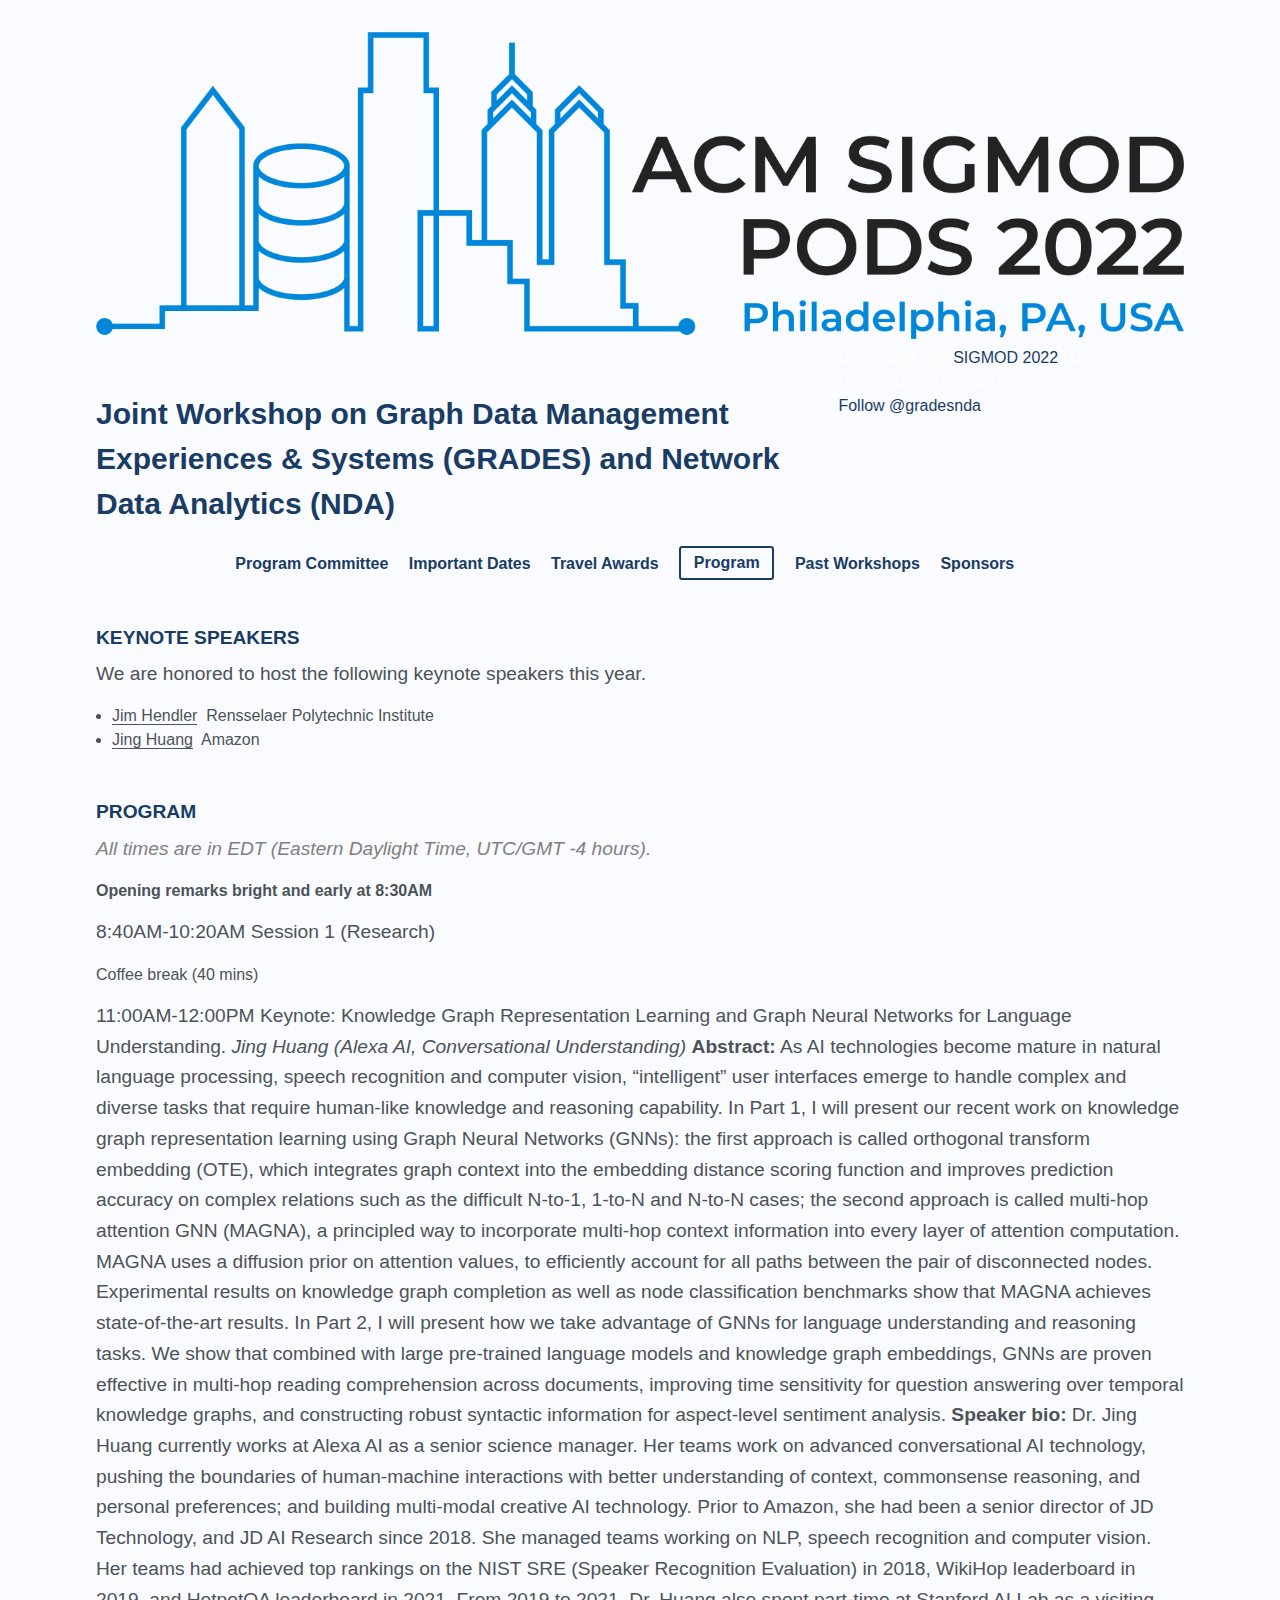
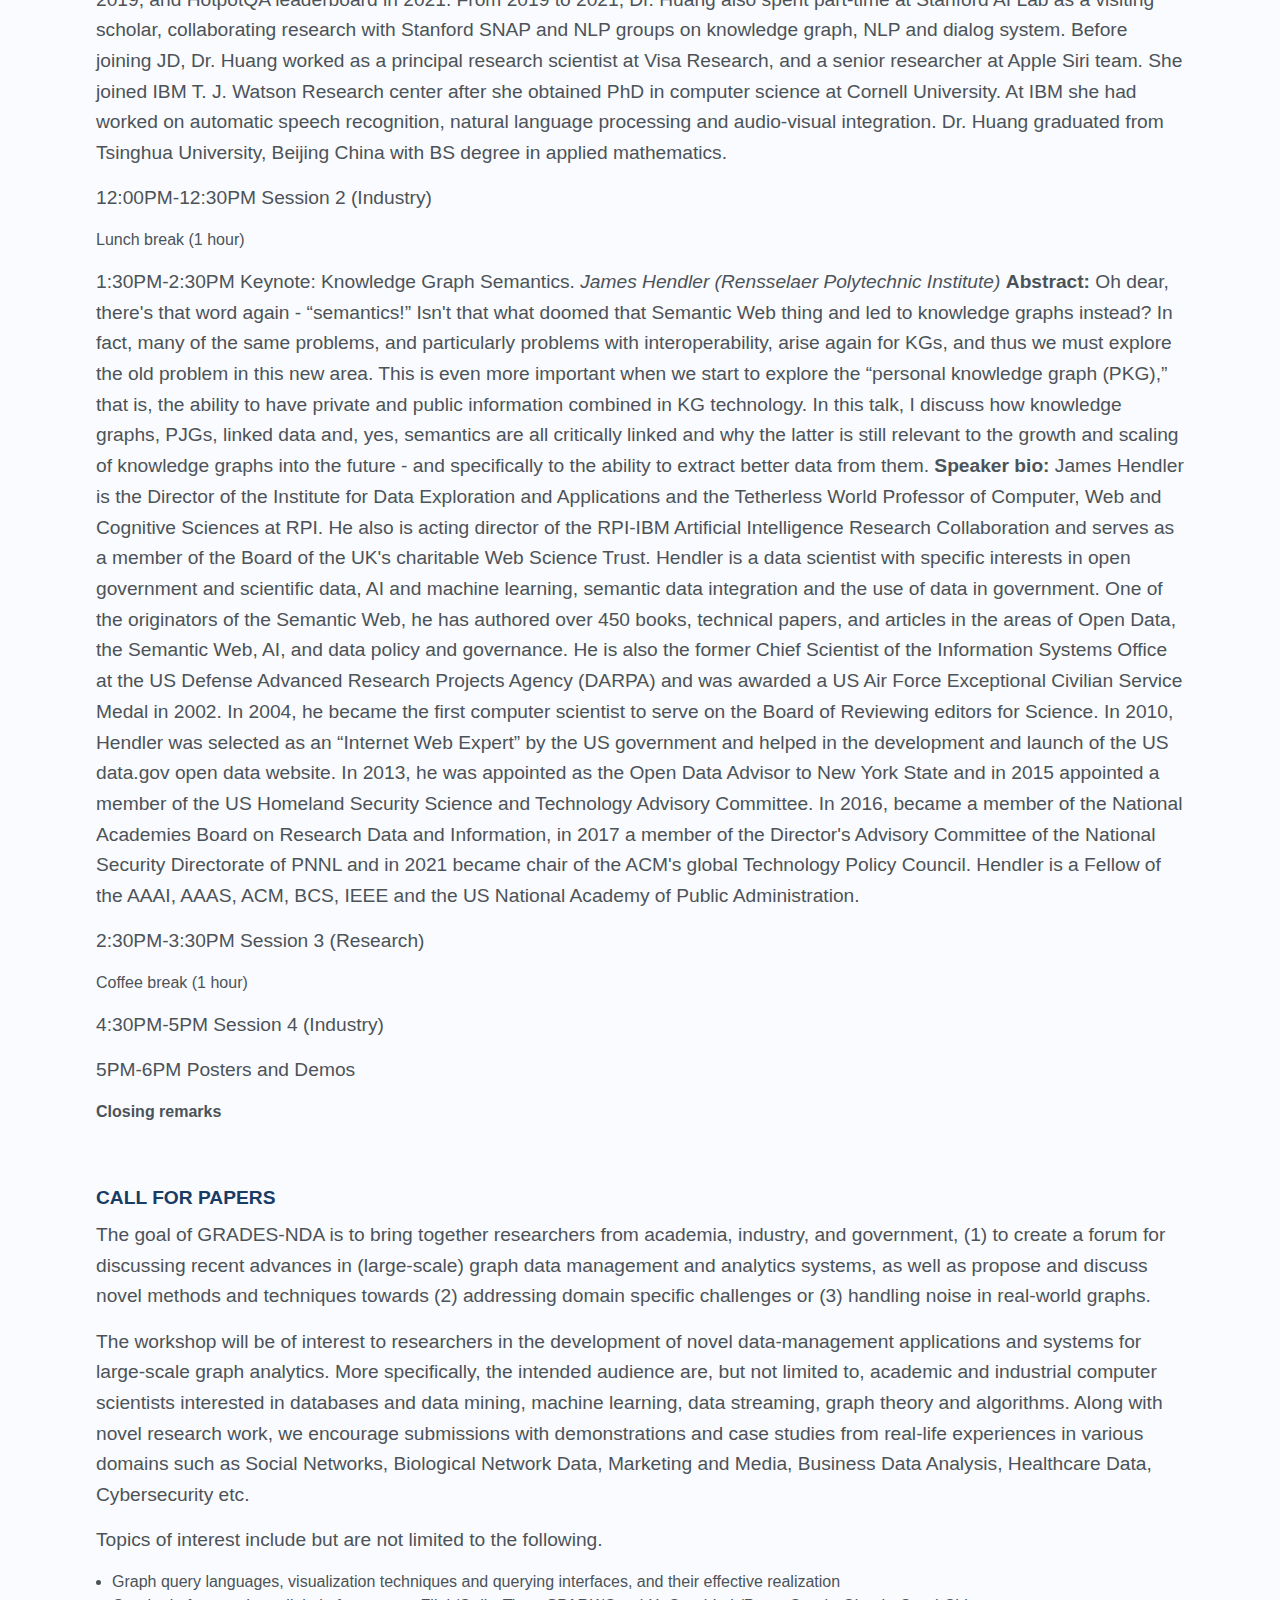
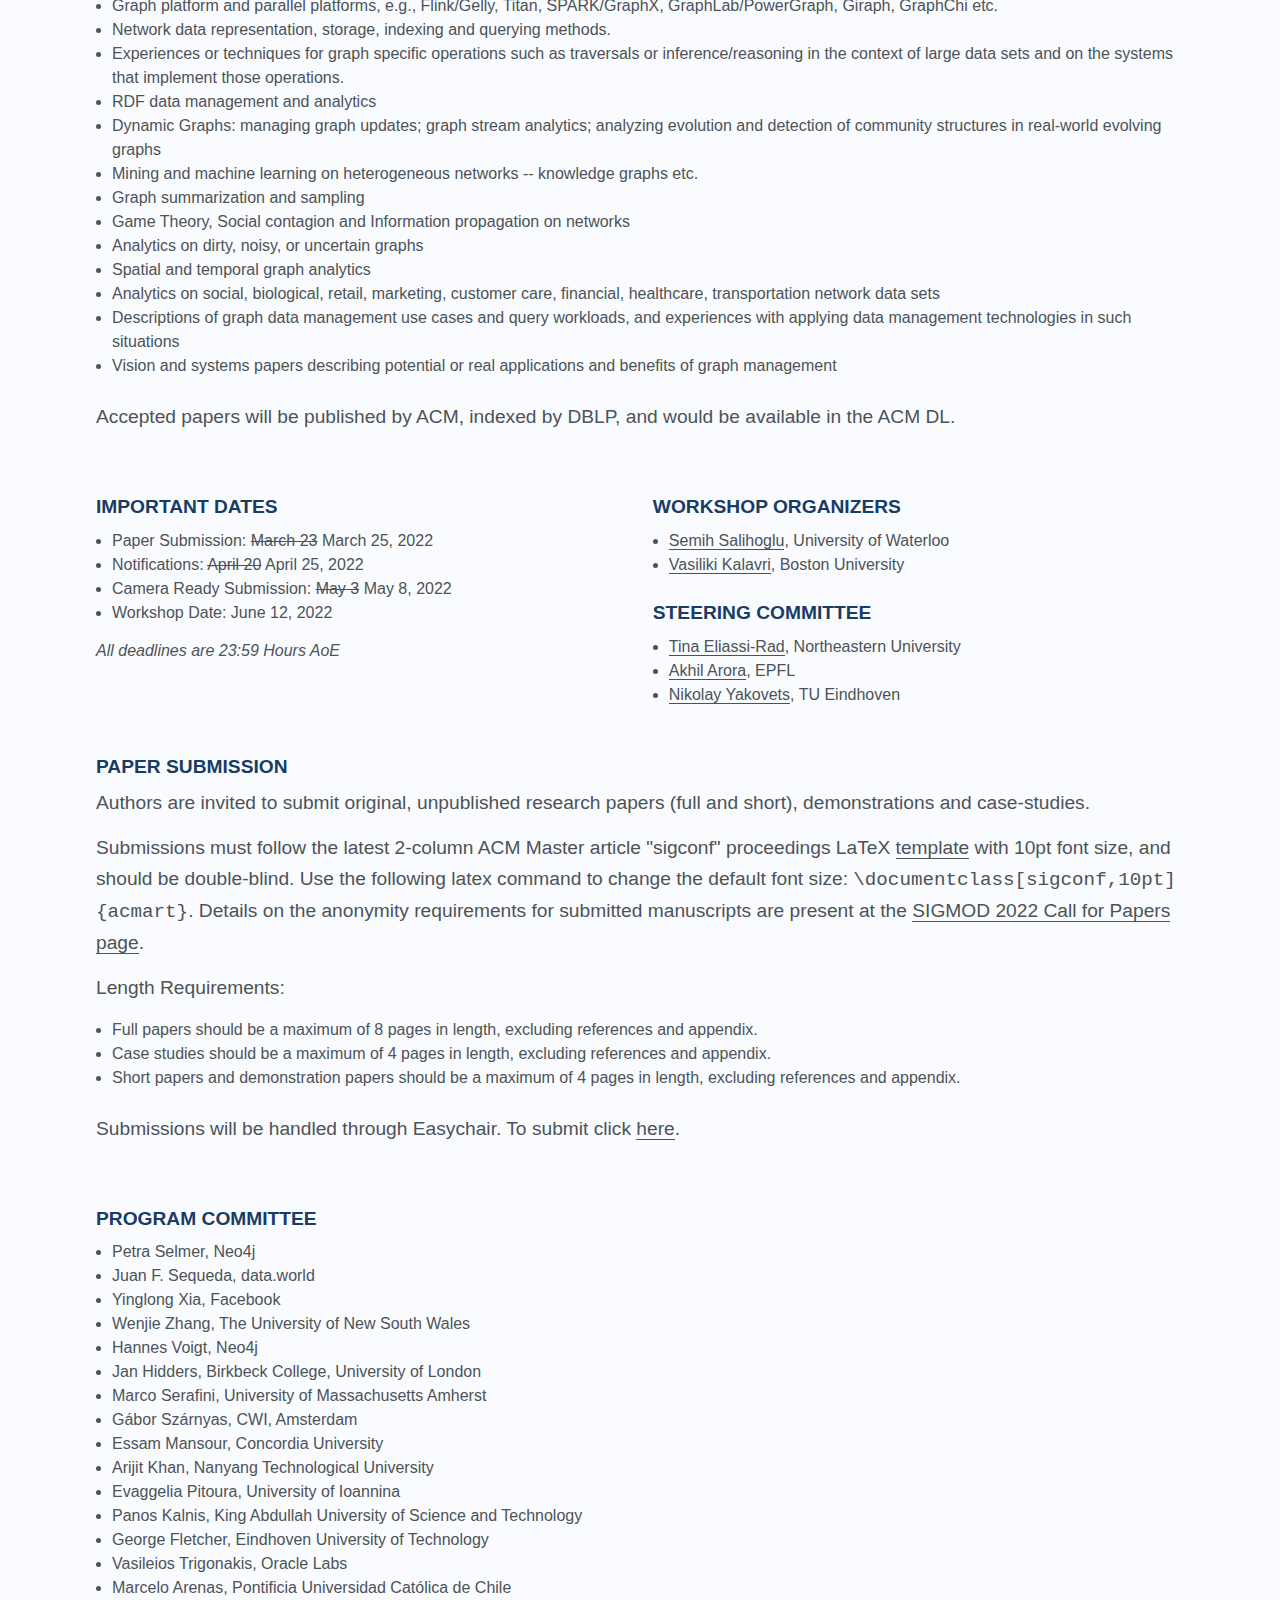
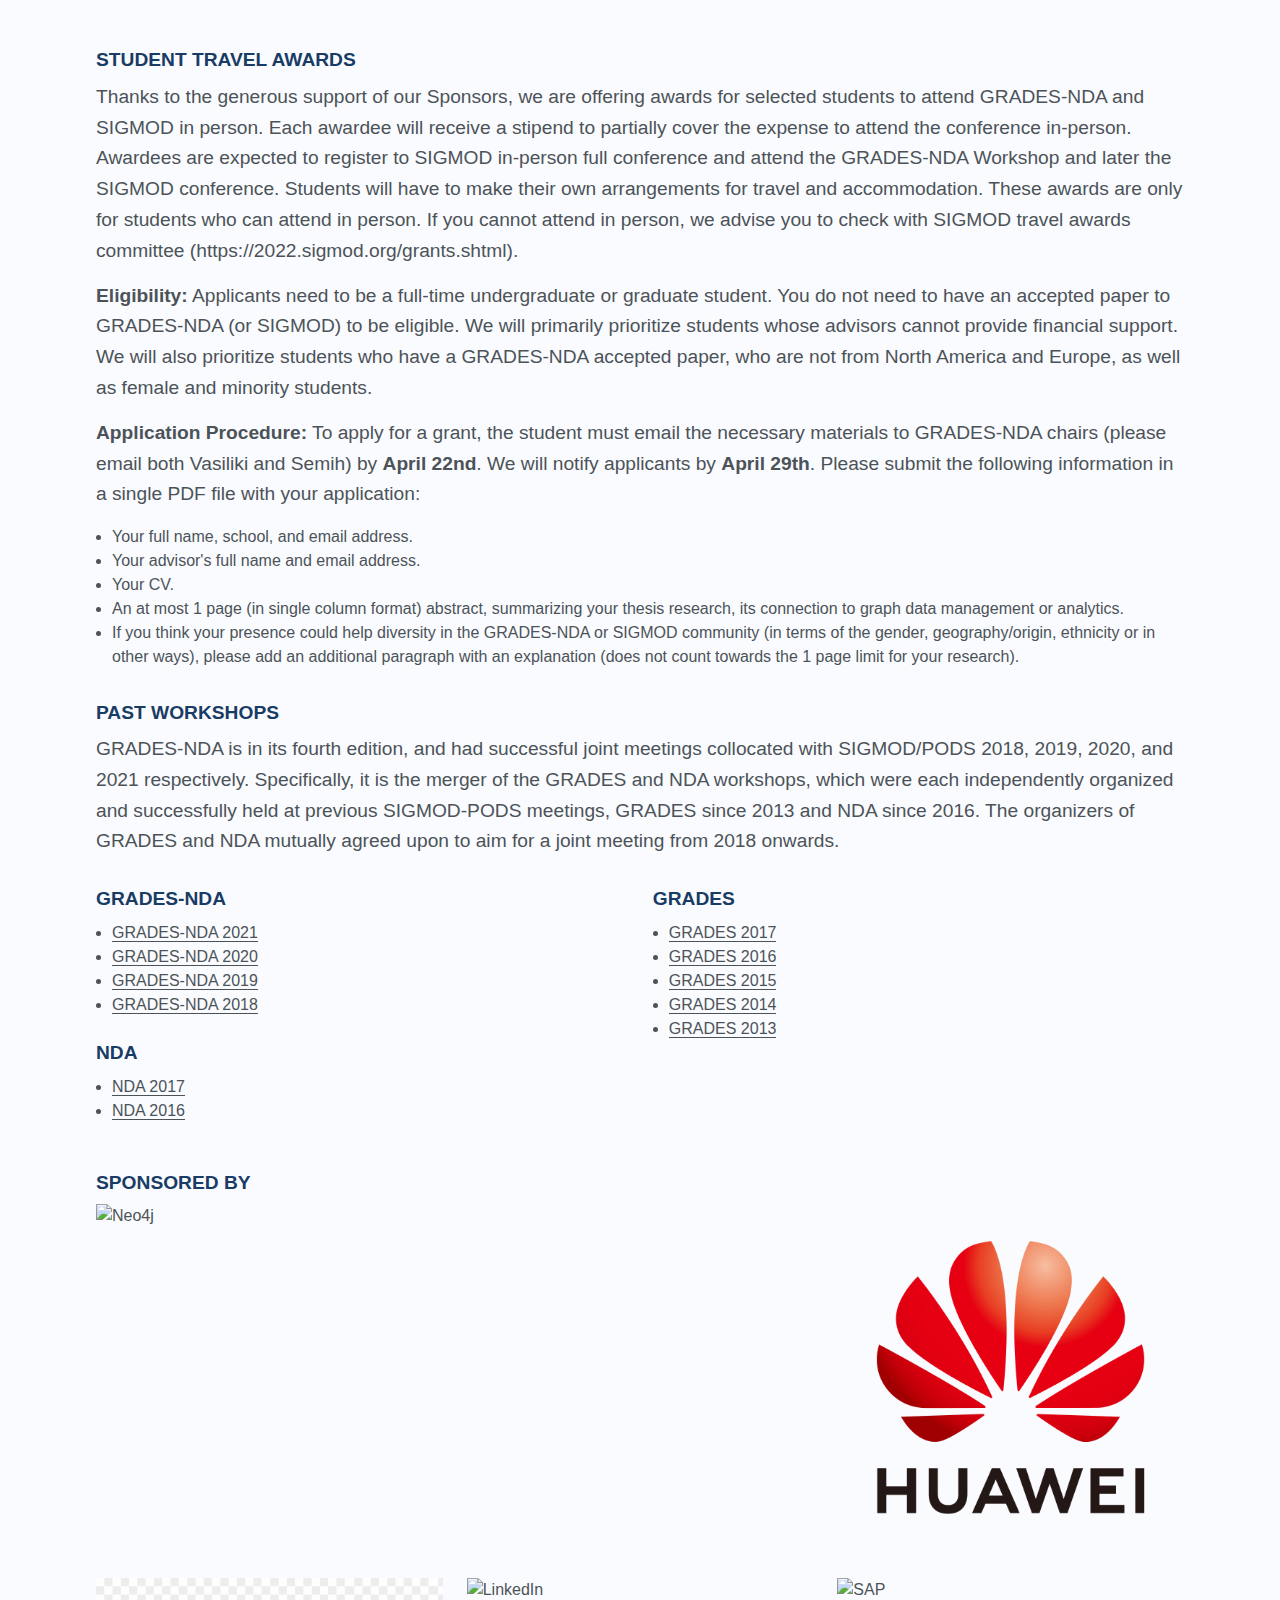
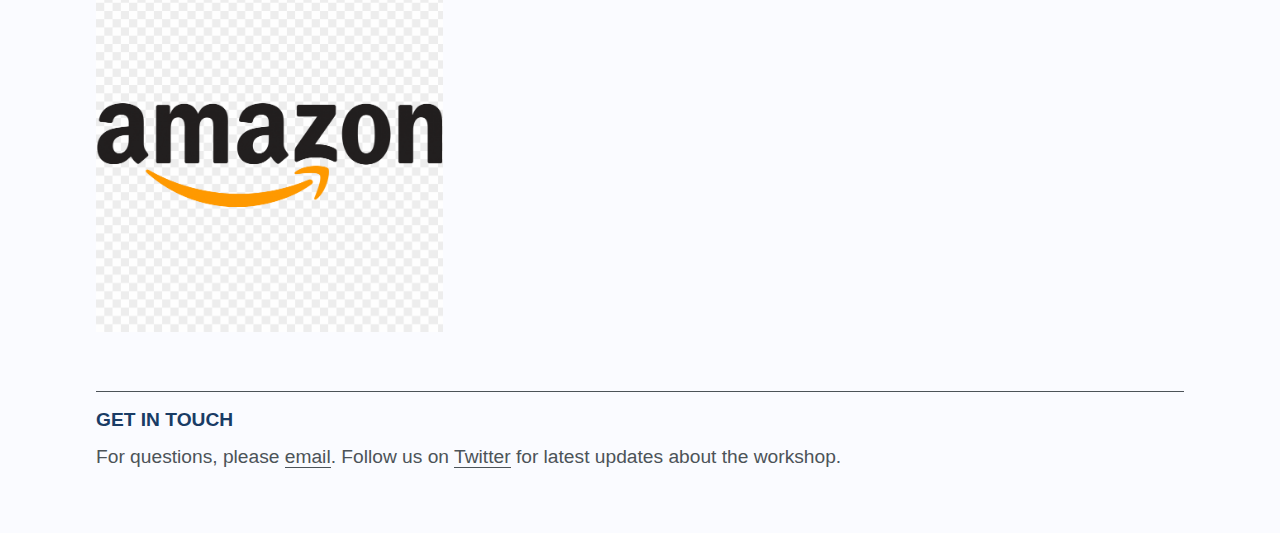
==== index.html @ 6760032d "fix typos" ====
<!doctype html>
<html>
<head>
    <meta charset="utf-8">
    <meta http-equiv="X-UA-Compatible" content="IE=edge">
    <meta name="viewport" content="width=device-width, initial-scale=1.0">

    <link rel="shortcut icon" href="img/favicon.ico">
    <link rel="stylesheet" href="css/vendor/fluidbox.min.css">
    <link rel="stylesheet" href="css/main.css">

    <title>GRADES-NDA 2022</title>
</head>
<body>

<header>
    <div class="photo-grid">
        <a href="/"><img src="img/logo.png" alt="GRADES-NDA"></a>
    </div>
    <!--
    <div id="logo-container">
        <div id="logo"><a href="/"><img src="img/grades_nda_v3_twitter.png" alt="Example photo"></a></div>
    </div>
    -->
    <div id="title-container"> Joint Workshop on Graph Data Management
        Experiences & Systems (GRADES) and Network Data Analytics (NDA)
    </div>
    <div id="subtitle-container"> Co-located with <a href="http://sigmod2022.org/"> SIGMOD 2022 </a> (12 June 2022, Philadelphia, PA, USA)
    </div>
    <div>
        <a href="https://twitter.com/gradesnda?ref_src=twsrc%5Etfw" class="twitter-follow-button" data-show-count="false" data-size="large">Follow @gradesnda</a><script async src="https://platform.twitter.com/widgets.js" charset="utf-8"></script>
<!--        <a href="https://twitter.com/intent/tweet?button_hashtag=gradesnda20&ref_src=twsrc%5Etfw" class="twitter-hashtag-button" data-show-count="false" data-size="large">Tweet #gradesnda20</a><script async src="https://platform.twitter.com/widgets.js" charset="utf-8"></script>-->
    </div>
    <nav>
        <ul>
            <li><a href="#pc">Program Committee</a></li>
<!--            <li><a href="#">Accepted Papers</a></li>-->
<!--            <li><a href="#">Registration</a></li>-->
            <li><a href="#dates">Important Dates</a></li>
	    <li><a href="#travel">Travel Awards</a></li>
            <li><a href="#program" class="bordered">Program</a></li>
            <!--li><a href="https://dl.acm.org/doi/proceedings/10.1145/3461837" class="bordered">Proceedings</a></li-->
            <!--			<li><a href="#submission" class="bordered">Paper Submission</a></li>-->
            <li><a href="#previous">Past Workshops</a></li>
            <li><a href="#sponsors">Sponsors</a></li>
	    </ul>
    </nav>
</header>

<div id="content">

    <section class="row">
        <div class="col-full">
            <h2>Keynote Speakers</h2>
            <p> We are honored to host the following keynote speakers this year.</p>
            <ul>
                <li><a href="https://en.wikipedia.org/wiki/James_Hendler">Jim Hendler</a>&nbsp; Rensselaer Polytechnic Institute</li>
                <li><a href="https://www.linkedin.com/in/jing-huang-935b0216/">Jing Huang</a>&nbsp; Amazon</li>
            </ul>
        </div>
    </section>

    <section class="row">
        <div class="col-full">
            <h2><a id="program"></a>Program</h2>
            <p style="color:gray"><i>All times are in EDT (Eastern Daylight Time, UTC/GMT -4 hours).</i></p>
            <p class='session'>
            <div class="separator"><b>Opening remarks bright and early at 8:30AM</b></div>
            </p>
            <p class='session'>
                <span class='time'>8:40AM-10:20AM</span>
                <span class='stitle'>Session 1 (Research)</span>
            </p>
            <p class='session'>
            <div class="separator">Coffee break (40 mins)</div>
            </p>
            <p class='session'>
                <span class='time'>11:00AM-12:00PM</span>
                <span class='stitle'>Keynote: Knowledge Graph Representation Learning and Graph Neural Networks for Language Understanding. <i>Jing Huang (Alexa AI, Conversational Understanding)</i></span>
                <span class='abstract'><b>Abstract:</b> As AI technologies become mature in natural language processing, speech recognition and computer vision, “intelligent” user interfaces emerge to handle complex and diverse tasks that require human-like knowledge and reasoning capability. In Part 1, I will present our recent work on knowledge graph representation learning using Graph Neural Networks (GNNs): the first approach is called orthogonal transform embedding (OTE), which integrates graph context into the embedding distance scoring function and improves prediction accuracy on complex relations such as the difficult N-to-1, 1-to-N and N-to-N cases; the second approach is called multi-hop attention GNN (MAGNA), a principled way to incorporate multi-hop context information into every layer of attention computation. MAGNA uses a diffusion prior on attention values, to efficiently account for all paths between the pair of disconnected nodes. Experimental results on knowledge graph completion as well as node classification benchmarks show that MAGNA achieves state-of-the-art results. In Part 2, I will present how we take advantage of GNNs for language understanding and reasoning tasks. We show that combined with large pre-trained language models and knowledge graph embeddings, GNNs are proven effective in multi-hop reading comprehension across documents, improving time sensitivity for question answering over temporal knowledge graphs, and constructing robust syntactic information for aspect-level sentiment analysis.</span>
                <span class='bio'><b>Speaker bio:</b> Dr. Jing Huang currently works at Alexa AI as a senior science manager. Her teams work on advanced conversational AI technology, pushing the boundaries of human-machine interactions with better understanding of context, commonsense reasoning, and personal preferences; and building multi-modal creative AI technology. Prior to Amazon, she had been a senior director of JD Technology, and JD AI Research since 2018. She managed teams working on NLP, speech recognition and computer vision. Her teams had achieved top rankings on the NIST SRE (Speaker Recognition Evaluation) in 2018, WikiHop leaderboard in 2019, and HotpotQA leaderboard in 2021. From 2019 to 2021, Dr. Huang also spent part-time at Stanford AI Lab as a visiting scholar, collaborating research with Stanford SNAP and NLP groups on knowledge graph, NLP and dialog system. Before joining JD, Dr. Huang worked as a principal research scientist at Visa Research, and a senior researcher at Apple Siri team. She joined IBM T. J. Watson Research center after she obtained PhD in computer science at Cornell University. At IBM she had worked on automatic speech recognition, natural language processing and audio-visual integration. Dr. Huang graduated from Tsinghua University, Beijing China with BS degree in applied mathematics.</span>
            </p>
            <p class='session'>
                <span class='time'>12:00PM-12:30PM</span>
                <span class='stitle'>Session 2 (Industry)</span>
            </p>
            <p class='session'>
            <div class="separator">Lunch break (1 hour)</div>
            </p>
            <p class='session'>
                <span class='time'>1:30PM-2:30PM</span>
                <span class='stitle'>Keynote: Knowledge Graph Semantics. <i>James Hendler (Rensselaer Polytechnic Institute)</i></span>
                <span class='abstract'><b>Abstract:</b> Oh dear, there's that word again - “semantics!”  Isn't that what doomed that Semantic Web thing and led to knowledge graphs instead?  In fact, many of the same problems, and particularly problems with interoperability, arise again for KGs, and thus we must explore the old problem in this new area.  This is even more important when we start to explore the “personal knowledge graph (PKG),” that is, the ability to have private and public information combined in KG technology.  In this talk, I discuss how knowledge graphs, PJGs, linked data and, yes, semantics are all critically linked and why the latter is still relevant to the growth and scaling of knowledge graphs into the future - and specifically to the ability to extract better data from them.</span>
                <span class='bio'><b>Speaker bio:</b> James Hendler is the Director of the Institute for Data Exploration and Applications and the Tetherless World Professor of Computer, Web and Cognitive Sciences at RPI.  He also is acting director of the RPI-IBM Artificial Intelligence Research Collaboration and serves as a member of the Board of the UK's charitable Web Science Trust.  Hendler is a data scientist with specific interests in open government and scientific data, AI and machine learning, semantic data integration and the use of data in government. One of the originators of the Semantic Web, he has authored over 450 books, technical papers, and articles in the areas of Open Data, the Semantic Web, AI, and data policy and governance. He is also the former Chief Scientist of the Information Systems Office at the US Defense Advanced Research Projects Agency (DARPA) and was awarded a US Air Force Exceptional Civilian Service Medal in 2002. In 2004, he became the first  computer scientist to serve on the Board of Reviewing editors for Science. In 2010, Hendler was selected as an “Internet Web Expert” by the US government and helped in the development and launch of the US data.gov open data website. In 2013, he was appointed as the Open Data Advisor to New York State and in 2015 appointed a member of the US Homeland Security Science and Technology Advisory Committee. In 2016, became a member of the National Academies Board on Research Data and Information, in 2017 a member of the Director's Advisory Committee of the National Security Directorate of PNNL and in 2021 became chair of the ACM's global Technology Policy Council. Hendler is a Fellow of the AAAI, AAAS, ACM, BCS, IEEE and the US National Academy of Public Administration.</span>
            </p>
            <p class='session'>
            <span class='time'>2:30PM-3:30PM</span>
            <span class='stitle'>Session 3 (Research)</span>
            </p>
            <p class='session'>
            <div class="separator">Coffee break (1 hour)</div>
            </p>
            <p class='session'>
                <span class='time'>4:30PM-5PM</span>
                <span class='stitle'>Session 4 (Industry)</span>
            </p>
            <p class='session'>
                <span class='time'>5PM-6PM</span>
                <span class='stitle'>Posters and Demos</span>
            </p>
            <p class='session'>
            <div class="separator"><b>Closing remarks</b></div>
            </p>

        </div>
    </section>

    <section class="row">
        <div class="col-full">
            <h2>Call for Papers</h2>
            <p> The goal of GRADES-NDA is to bring together researchers from academia, industry, and government, (1) to
                create a forum for discussing recent advances in (large-scale) graph data management and analytics
                systems, as well as propose and discuss novel methods and techniques towards (2) addressing domain
                specific challenges or (3) handling noise in real-world graphs.</p>
            <p>The workshop will be of interest to researchers in the development of novel data-management applications
                and systems for large-scale graph analytics. More specifically, the intended audience are, but not
                limited to, academic and industrial computer scientists interested in databases and data mining, machine
                learning, data streaming, graph theory and algorithms. Along with novel research work, we encourage
                submissions with demonstrations and case studies from real-life experiences in various domains such as
                Social Networks, Biological Network Data, Marketing and Media, Business Data Analysis, Healthcare Data,
                Cybersecurity etc.
            </p>
            <p>Topics of interest include but are not limited to the following.</p>
            <ul>
                <li>Graph query languages, visualization techniques and querying interfaces, and their effective realization</li>
                <li>Graph platform and parallel platforms,  e.g., Flink/Gelly, Titan, SPARK/GraphX, GraphLab/PowerGraph, Giraph, GraphChi etc.</li>
                <li>Network data representation, storage, indexing and querying methods.</li>
                <li>Experiences or techniques for graph specific operations such as traversals or inference/reasoning in the context of large data sets and on the systems that implement those operations.</li>
                <li>RDF data management and analytics</li>
                <li>Dynamic Graphs: managing graph updates; graph stream analytics; analyzing evolution and detection of community structures in real-world evolving graphs</li>
                <li>Mining and machine learning on heterogeneous networks -- knowledge graphs etc.</li>
                <li>Graph summarization and sampling</li>
                <li>Game Theory, Social contagion and Information propagation on networks</li>
                <li>Analytics on dirty, noisy, or uncertain graphs</li>
                <li>Spatial and temporal graph analytics</li>
                <li>Analytics on social, biological, retail, marketing, customer care, financial, healthcare, transportation network data sets</li>
                <li> Descriptions of graph data management use cases and query workloads, and experiences with applying data management technologies in such situations</li>
                <li>Vision and systems papers describing potential or real applications and benefits of graph management</li>
            </ul>
            <br>
            <p> Accepted papers will be published by ACM, indexed by DBLP, and would be available in the ACM DL.</p>
        </div>
    </section>

	<section class="row">
		<div class="col">
			<h2><a id="dates"></a>Important Dates</h2>
			<ul>
                <li>Paper Submission: <strike>March 23</strike> March 25, 2022</li>
                <li>Notifications: <strike>April 20</strike> April 25, 2022</li>
                <li>Camera Ready Submission: <strike>May 3</strike> May 8, 2022</li>
                <li>Workshop Date: June 12, 2022</li>
<!--				<li>Paper Submission: <strike>March 23</strike> April 6, 2020</li>-->
<!--				<li>Notifications: <strike>April 13</strike> April 27, 2020</li>-->
<!--				<li>Camera Ready Submission: <strike>April 27</strike> May 11, 2020</li>-->
<!--				<li>Workshop Date: June 14, 2020</li>-->
			</ul>
			<p></p>
			<i>All deadlines are 23:59 Hours AoE</i>
            <p></p>
<!--            <i> We are aware that many people are trying to adapt to a new and challenging life circumstances due to the global spread of COVID-19. To accommodate for this, we decided to extend the GRADES-NDA submission and review deadlines by 2 weeks.</i>-->
		</div>
		<div class="col">
			<h2>Workshop Organizers</h2>
			<ul>
                <li><a href="https://cs.uwaterloo.ca/~ssalihog/">Semih Salihoglu</a>, University of Waterloo</li>
				<li><a href="https://cs-people.bu.edu/vkalavri/">Vasiliki Kalavri</a>, Boston University</li>
			</ul><br>
			<h2>Steering Committee</h2>
			<ul>
                <li><a href="http://eliassi.org/">Tina Eliassi-Rad</a>, Northeastern University</li>
                <li><a href="https://dlab.epfl.ch/people/aarora/">Akhil Arora</a>, EPFL</li>
                <li><a href="http://yakovets.ca/">Nikolay Yakovets</a>, TU Eindhoven</li>
			</ul>
		</div>
	</section>

    <section class="row">
        <div class="col-full">
            <h2><a id="submission"></a>Paper Submission</h2>
            <p>Authors are invited to submit original, unpublished research papers (full and short), demonstrations and case-studies. </p>
            <p>Submissions must follow the latest 2-column ACM Master article "sigconf" proceedings LaTeX <a href="https://www.acm.org/binaries/content/assets/publications/consolidated-tex-template/acmart-master.zip"> template</a> with 10pt font size, and should be double-blind. 
Use the following latex command to change the default font size: <code>\documentclass[sigconf,10pt]{acmart}</code>.
Details on the anonymity requirements for submitted manuscripts are present at the <a href="https://2022.sigmod.org/calls_papers_sigmod_research.shtml">SIGMOD 2022 Call for Papers page</a>.
            </p>
            <p>Length Requirements:</p>
            <ul>
                <li>Full papers should be a maximum of 8 pages in length, excluding references and appendix.</li>
                <li>Case studies should be a maximum of 4 pages in length, excluding references and appendix.</li>
                <li>Short papers and demonstration papers should be a maximum of 4 pages in length, excluding references and appendix.</li>
            </ul>
            <br>
            <p>Submissions will be handled through Easychair. To submit click <a href="https://easychair.org/conferences/?conf=gradesnda2022">here</a>.</p>
        </div>
    </section>

    <section class="row">
        <div class="col-full">
            <h2><a id="pc"></a>Program Committee</h2>
            <ul>
		<li>Petra Selmer, Neo4j</li>
		<li>Juan F. Sequeda, data.world</li>
		<li>Yinglong Xia, Facebook</li>
		<li>Wenjie Zhang, The University of New South Wales</li>
		<li>Hannes Voigt, Neo4j</li>
		<li>Jan Hidders, Birkbeck College, University of London</li>
		<li>Marco Serafini, University of Massachusetts Amherst</li>
		<li>Gábor Szárnyas, CWI, Amsterdam</li>
		<li>Essam Mansour, Concordia University</li>
		<li>Arijit Khan, Nanyang Technological University</li>
		<li>Evaggelia Pitoura, University of Ioannina</li>
		<li>Panos Kalnis, King Abdullah University of Science and Technology</li>
		<li>George Fletcher, Eindhoven University of Technology</li>
		<li>Vasileios Trigonakis, Oracle Labs</li>
		<li>Marcelo Arenas, Pontificia Universidad Católica de Chile</li>
            </ul>
        </div>
    </section>

    <section class="row">
        <div class="col-full">
            <h2><a id="travel"></a>Student Travel Awards</h2>
            <p>Thanks to the generous support of our Sponsors, we are offering awards for selected students to attend GRADES-NDA and SIGMOD in person. 
		    Each awardee will receive a stipend to partially cover the expense to attend the conference in-person. 
		    Awardees are expected to register to SIGMOD in-person full conference and attend the GRADES-NDA Workshop 
		    and later the SIGMOD conference. Students will have to make their own arrangements for travel and accommodation. 
		    These awards are only for students who can attend in person. 
		    If you cannot attend in person, we advise you to check with SIGMOD travel awards committee (https://2022.sigmod.org/grants.shtml). </p>
            <p><b>Eligibility:</b> Applicants need to be a full-time undergraduate or graduate student. 
		    You  do not need to have an accepted paper to GRADES-NDA (or SIGMOD) to be eligible. 
		    We will primarily prioritize students whose advisors cannot provide financial support. 
		    We will also prioritize students who have a GRADES-NDA accepted paper, who are not from North America and Europe, 
		    as well as female and minority students. </p>
            <p><b>Application Procedure:</b> To apply for a grant, the student must email the necessary materials to GRADES-NDA chairs 
		    (please email both Vasiliki and Semih) by <b>April 22nd</b>. We will notify applicants by <b>April 29th</b>.
		Please submit the following information in a single PDF file with your application:</p>
            <ul>
                <li>Your full name, school, and email address.</li>
                <li>Your advisor's full name and email address.</li>
                <li>Your CV.</li>
		<li>An at most 1 page (in single column format) abstract, summarizing your thesis research, its connection to graph data management or analytics.</li>
		<li>If you think your presence could help diversity in the GRADES-NDA or SIGMOD community (in terms of the gender, geography/origin, ethnicity or in other ways), please add an additional paragraph with an explanation (does not count towards the 1 page limit for your research).</li>
            </ul>
        </div>
    </section>

    <section class="row">
        <h2 id="previous">Past Workshops</h2>
        <p>GRADES-NDA is in its fourth edition, and had successful joint meetings collocated with SIGMOD/PODS 2018, 2019, 2020, and 2021 respectively. Specifically, it is the merger of the GRADES and NDA workshops, which were each independently organized and successfully held at previous SIGMOD-PODS meetings, GRADES since 2013 and NDA since 2016. The organizers of GRADES and NDA mutually agreed upon to aim for a joint meeting from 2018 onwards.</p>
        <div class="col">
            <h2>GRADES-NDA</h2>
            <ul>
                <li><a href="http://gradesnda.github.io/2021/">GRADES-NDA 2021</a></li>
                <li><a href="http://gradesnda.github.io/2020/">GRADES-NDA 2020</a></li>
                <li><a href="https://sites.google.com/site/gradesnda2019/">GRADES-NDA 2019</a></li>
                <li><a href="https://sites.google.com/site/gradesnda2018/">GRADES-NDA 2018</a></li>
            </ul><br>
            <h2>NDA</h2>
            <ul>
                <li><a href="https://sites.google.com/site/networkdataanalytics2017/">NDA 2017</a></li>
                <li><a href="https://sites.google.com/site/networkdataanalytics2016/">NDA 2016</a></li>
            </ul>
        </div>
        <div class="col">
            <h2>GRADES</h2>
            <ul>
                <li><a href="https://event.cwi.nl/grades/2017/index.shtml">GRADES 2017</a></li>
                <li><a href="https://event.cwi.nl/grades/2016/index.shtml">GRADES 2016</a></li>
                <li><a href="https://event.cwi.nl/grades/2015/index.shtml">GRADES 2015</a></li>
                <li><a href="https://event.cwi.nl/grades/2014/index.shtml">GRADES 2014</a></li>
                <li><a href="https://event.cwi.nl/grades/2013/index.shtml">GRADES 2013</a></li>
            </ul>
        </div>
    </section>

    <section class="row">
        <div class="col-full">
            <h2 id="sponsors">Sponsored by</h2>
            <div class="photo-grid">
                <a href="https://neo4j.com/" class="col-3"><img src="img/neo4j-logo.png" alt="Neo4j"></a>
                <a href="https://http://huawei.com/" class="col-3"><img src="img/huawei-logo.png" alt="Huawei"></a>
            </div>
	    <div class="photo-grid">
		<a href="https://www.amazon.com/" class="col-3"><img src="img/amazon-logo.png" alt="Amazon"></a>
		<a href="https://http://linkedin.com/" class="col-3"><img src="img/linkedin-logo.png" alt="LinkedIn"></a>
		<a href="https://www.sap.com/index.html" class="col-3"><img src="img/sap-logo.png" alt="SAP"></a>
	    </div>
            <!--div class="photo-grid">
                <a href="https://www.sap.com/index.html" class="col-3"><img src="img/sap-logo.png" alt="SAP"></a>
                <a href="https://www.google.com/" class="col-3"><img src="img/google.png" alt="GOOGLE"></a>
            </div-->
        </div>
    </section>

    <section class="row">
        <div class="col-full-b">
            <h2>Get in touch</h2>
            <p>
                For questions, please <a href="mailto:gradesnda2022@easychair.org">email</a>. Follow us on <a href="https://twitter.com/gradesnda">Twitter</a> for latest updates about the workshop.
            </p>
        </div>
    </section>

</div>

<script src="//ajax.googleapis.com/ajax/libs/jquery/1.11.0/jquery.min.js"></script>
<script>
    if (!window.jQuery) {
        document.write('<script src="js/vendor/jquery.1.11.min.js"><\/script>');
    }
</script>

<script src="js/vendor/jquery.fluidbox.min.js"></script>
<script src="js/main.js"></script>

<script>
    (function (i, s, o, g, r, a, m) {
        i['GoogleAnalyticsObject'] = r;
        i[r] = i[r] || function () {
            (i[r].q = i[r].q || []).push(arguments)
        }, i[r].l = 1 * new Date();
        a = s.createElement(o),
            m = s.getElementsByTagName(o)[0];
        a.async = 1;
        a.src = g;
        m.parentNode.insertBefore(a, m)
    })(window, document, 'script', '//www.google-analytics.com/analytics.js', 'ga');

    ga('create', 'YOUR_GOOGLE_ANALYTICS_ID', 'auto');
    ga('send', 'pageview');

</script>

</body>
</html>

<!-- © 2014 - Based on free website template by <a href="http://www.pixelsbyrick.com">Rick Waalders</a> -->
---- css/vendor/fluidbox.min.css ----
.fluidbox{outline:0}.hidden{display:none}.fluidbox-overlay{background-color:rgba(255,255,255,.85);cursor:pointer;cursor:-webkit-zoom-out;cursor:-moz-zoom-out;opacity:0;position:fixed;top:0;left:0;bottom:0;right:0;transition:all .25s ease-in-out}.fluidbox-wrap{background-position:center center;background-size:cover;margin:0 auto;position:relative;transition:all .25s ease-in-out}.fluidbox-ghost{background-size:cover;background-position:center center;position:absolute;transition:all .25s ease-in-out}.fluidbox-closed .fluidbox-ghost{-webkit-transition-property:top,left,opacity,-webkit-transform;-moz-transition-property:top,left,opacity,-moz-transform;-o-transition-property:top,left,opacity,-o-transform;transition-property:top,left,opacity,transform;transition-delay:0,0,.25s,0}.fluidbox-closed .fluidbox-wrap img{transition-property:opacity;transition-delay:.25s;transition-duration:0s}
---- css/main.css ----
@charset "UTF-8";
html, body, div, span, object, iframe,
h1, h2, h3, h4, h5, h6, p, blockquote, pre,
abbr, address, cite, code,
del, dfn, em, img, ins, kbd, q, samp,
small, strong, sub, sup, var,
b, i,
dl, dt, dd, ol, ul, li,
fieldset, form, label, legend,
table, caption, tbody, tfoot, thead, tr, th, td,
article, aside, canvas, details, figcaption, figure,
footer, header, hgroup, menu, nav, section, summary,
time, mark, audio, video {
  margin: 0;
  padding: 0;
  border: 0;
  outline: 0;
  vertical-align: baseline;
  background: transparent;
}

html, body {
  font-size: 100%;
}

article, aside, details, figcaption, figure, footer, header, hgroup, nav, section {
  display: block;
}

audio, canvas, video {
  display: inline-block;
}

audio:not([controls]) {
  display: none;
}

[hidden] {
  display: none;
}

html {
  font-size: 100%;
  -webkit-text-size-adjust: 100%;
  -ms-text-size-adjust: 100%;
}

html, button, input, select, textarea {
  font-family: sans-serif;
}

a:focus {
  outline: thin dotted;
  outline: 5px auto -webkit-focus-ring-color;
  outline-offset: -2px;
}
a:hover, a:active {
  outline: 0;
}

abbr[title] {
  border-bottom: 1px dotted;
}

b, strong {
  font-weight: bold;
}

blockquote {
  margin: 1em 40px;
}

dfn {
  font-style: italic;
}

mark {
  background: #ff0;
  color: #000;
}

pre, code, kbd, samp {
  font-family: monospace, serif;
  _font-family: "courier new", monospace;
  font-size: 1em;
}

pre {
  white-space: pre;
  white-space: pre-wrap;
  word-wrap: break-word;
}

blockquote, q {
  quotes: none;
}
blockquote:before, blockquote:after, q:before, q:after {
  content: "";
  content: none;
}

small {
  font-size: 75%;
}

sub, sup {
  font-size: 75%;
  line-height: 0;
  position: relative;
  vertical-align: baseline;
}

sup {
  top: -0.5em;
}

sub {
  bottom: -0.25em;
}

nav ul, nav ol {
  list-style: none;
  list-style-image: none;
}

img {
  border: 0;
  height: auto;
  max-width: 100%;
  -ms-interpolation-mode: bicubic;
}

svg:not(:root) {
  overflow: hidden;
}

fieldset {
  border: 1px solid #c0c0c0;
  margin: 0 2px;
  padding: 0.35em 0.625em 0.75em;
}

legend {
  border: 0;
  padding: 0;
  white-space: normal;
}

button, input, select, textarea {
  font-size: 100%;
  margin: 0;
  vertical-align: baseline;
}

button, input {
  line-height: normal;
}

button, input[type=button], input[type=reset], input[type=submit] {
  cursor: pointer;
  -webkit-appearance: button;
}

button[disabled], input[disabled] {
  cursor: default;
}

input[type=checkbox], input[type=radio] {
  box-sizing: border-box;
  padding: 0;
}

input[type=search] {
  -webkit-appearance: textfield;
  -moz-box-sizing: content-box;
  -webkit-box-sizing: content-box;
  box-sizing: content-box;
}

input[type=search]::-webkit-search-decoration, input[type=search]::-webkit-search-cancel-button {
  -webkit-appearance: none;
}

button::-moz-focus-inner, input::-moz-focus-inner {
  border: 0;
  padding: 0;
}

textarea {
  overflow: auto;
  vertical-align: top;
}

table {
  border-collapse: collapse;
  border-spacing: 0;
}

/* Neat 1.7.0
 * http://neat.bourbon.io
 * Copyright 2012-2014 thoughtbot, inc.
 * MIT License */
html {
  -webkit-box-sizing: border-box;
  -moz-box-sizing: border-box;
  box-sizing: border-box;
}

*, *:before, *:after {
  -webkit-box-sizing: inherit;
  -moz-box-sizing: inherit;
  box-sizing: inherit;
}

body {
  -webkit-font-feature-settings: "kern", "liga", "frac", "pnum";
  -moz-font-feature-settings: "kern", "liga", "frac", "pnum";
  -ms-font-feature-settings: "kern", "liga", "frac", "pnum";
  font-feature-settings: "kern", "liga", "frac", "pnum";
  -webkit-font-smoothing: antialiased;
  text-rendering: optimizeLegibility;
  background-color: #fafbff;
  color: #4c5358;
  font-family: "Gill Sans", "Gill Sans MT", Calibri, sans-serif;
  font-size: 1em;
  line-height: 1.5;
}

h1,
h2,
h3,
h4,
h5,
h6 {
  font-family: "Gill Sans", "Gill Sans MT", Calibri, sans-serif;
  line-height: 1.25;
  margin: 0;
  color: #fff;
}

h1 {
  font-size: 2.25em;
}

h2 {
  font-size: 2em;
}

h3 {
  font-size: 1.75em;
}

h4 {
  font-size: 1.5em;
}

h5 {
  font-size: 1.25em;
}

h6 {
  font-size: 1em;
}

p {
  margin: 0 0 0.75em;
  font-family: "Gill Sans", "Gill Sans MT", Calibri, sans-serif;
}

a {
  -webkit-transition: color 0.1s linear;
  -moz-transition: color 0.1s linear;
  transition: color 0.1s linear;
  color: #4c5358;
  text-decoration: none;
}
a:hover {
  color: #292c2f;
  border-color: #292c2f;
}
a:active, a:focus {
  color: #292c2f;
  border-color: #292c2f;
  outline: none;
}

header {
  color: #fff;
}

hr {
  border-bottom: 1px solid #ddd;
  border-left: none;
  border-right: none;
  border-top: none;
  margin: 1.5em 0;
}

img,
picture {
  margin: 0;
  max-width: 100%;
}

blockquote {
  border-left: 2px solid #ddd;
  color: #6f7a81;
  margin: 1.5em 0;
  padding-left: 0.75em;
}

cite {
  color: #8a939a;
  font-style: italic;
}
cite:before {
  content: "— ";
}

body {
  padding-left: 1em;
  padding-right: 1em;
}

a {
  border-bottom: 1px solid #4c5358;
}

a:hover {
  color: #193c65;
}

header {
  max-width: 68em;
  margin-left: auto;
  margin-right: auto;
  margin-top: 2em;
  opacity: 0;
  -webkit-transform: translateY(50px);
  -moz-transform: translateY(50px);
  -ms-transform: translateY(50px);
  -o-transform: translateY(50px);
  transform: translateY(50px);
  -webkit-transition: all 1200ms ease;
  -moz-transition: all 1200ms ease;
  transition: all 1200ms ease;
  -webkit-transition-delay: 50ms;
  -moz-transition-delay: 50ms;
  transition-delay: 50ms;
}
header:after {
  content: "";
  display: table;
  clear: both;
}
@media screen and (max-width: 540px) {
  header {
    margin-top: 1em;
  }
}
header #logo-container {
  float: left;
  display: block;
  margin-right: 2.3576515979%;
  width: 23.2317613015%;
}
header #logo-container:last-child {
  margin-right: 0;
}
@media screen and (max-width: 540px) {
  header #logo-container {
    float: left;
    display: block;
    margin-right: 7.4229703521%;
    width: 46.288514824%;
  }
  header #logo-container:last-child {
    margin-right: 0;
  }
  header #logo-container #logo {
    display: none;
  }
}
header #logo-container #logo {
  padding-top: 0.5em;
  font-weight: bold;
  font-size: 48px;
  line-height: 60px;
  letter-spacing: -0.05em;
  float: left;
}
header #logo-container #subtitle {
  color: #193c65;
  font-weight: bold;
  font-size: 18px;
}
header #title-container {
  float: left;
  display: block;
  margin-right: 2.3576515979%;
  width: 65.8807828007%;
  padding-top: 1.5em;
  color: #193c65;
  font-weight: bold;
  font-size: 30px;
  text-align: left;
}
@media screen and (max-width: 540px) {
  header #title-container {
    float: left;
    display: block;
    margin-right: 7.4229703521%;
    width: 100%;
    font-size: 20px;
  }
  header #title-container:last-child {
    margin-right: 0;
  }
}
header #title-container:last-child {
  margin-right: 0;
}
header a {
  color: #193c65;
  text-decoration: none;
  border: none;
}
header a:hover {
  color: #0a1828;
  border-color: #0a1828;
}
header a:active, header a:focus {
  color: #0a1828;
  border-color: #0a1828;
}
header nav {
  text-align: center;
  float: left;
  display: block;
  margin-right: 2.3576515979%;
  width: 95.7350978501%;
}
header nav:last-child {
  margin-right: 0;
}
@media screen and (max-width: 540px) {
  header nav {
    text-align: left;
    margin-top: 1em;
    float: left;
    display: block;
    margin-right: 7.4229703521%;
    width: 100%;
  }
  header nav:last-child {
    margin-right: 0;
  }
}
header nav ul {
  padding-top: 0.5em;
  line-height: 60px;
}
header nav ul li {
  display: inline-block;
  margin-left: 1em;
}
@media screen and (max-width: 540px) {
  header nav ul li {
    margin-left: 0;
    margin-right: 1em;
  }
}
header nav ul li a {
  font-weight: bold;
}
header nav ul li a.bordered {
  border-radius: 0.2em;
  padding: 0.4em;
  padding-left: 0.8em;
  padding-right: 0.8em;
  border: 2px solid #193c65;
}

#content {
  max-width: 68em;
  margin-left: auto;
  margin-right: auto;
  padding-bottom: 2em;
  opacity: 0;
  -webkit-transform: translateY(50px);
  -moz-transform: translateY(50px);
  -ms-transform: translateY(50px);
  -o-transform: translateY(50px);
  transform: translateY(50px);
  -webkit-transition: all 1200ms ease;
  -moz-transition: all 1200ms ease;
  transition: all 1200ms ease;
  -webkit-transition-delay: 350ms;
  -moz-transition-delay: 350ms;
  transition-delay: 350ms;
}
#content:after {
  content: "";
  display: table;
  clear: both;
}
#content section.intro {
  max-width: 68em;
  margin-left: auto;
  margin-right: auto;
  margin-bottom: 1em;
}
#content section.intro:after {
  content: "";
  display: table;
  clear: both;
}
@media screen and (max-width: 540px) {
  #content section.intro {
    margin-bottom: 1em;
  }
}
#content section.intro h1 {
  font-size: 8em;
  border-top: 1px solid #fff;
  letter-spacing: -0.05em;
  margin-top: 1.2em;
  margin-bottom: 1em;
}
@media screen and (max-width: 540px) {
  #content section.intro h1 {
    font-size: 4em;
    line-height: 1.2em;
    padding-top: 0.4em;
  }
}
#content section.intro h1 span.nl {
  display: none;
}
@media screen and (max-width: 540px) {
  #content section.intro h1 span.nl {
    display: block;
  }
}
#content section.intro p {
  font-size: 2em;
  line-height: 1.5em;
  letter-spacing: 0.02em;
}
#content section.row {
  max-width: 68em;
  margin-left: auto;
  margin-right: auto;
  padding-top: 1em;
}
#content section.row:after {
  content: "";
  display: table;
  clear: both;
}
#content section.row h2 {
  text-transform: uppercase;
  font-size: 1.2em;
  font-weight: bold;
  color: #193c65;
  margin-bottom: 0.5em;
}
#content section.row p {
  font-size: 1.2em;
  line-height: 1.6em;
}
#content section.row .col, #content section.row .col-full {
  float: left;
  display: block;
  margin-right: 2.3576515979%;
  width: 48.821174201%;
  padding-top: 1em;
  padding-bottom: 1em;
}
#content section.row .col:last-child, #content section.row .col-full:last-child {
  margin-right: 0;
}
#content section.row .col ul, #content section.row .col-full ul {
  padding-left: 1em;
}
@media screen and (max-width: 540px) {
  #content section.row .col, #content section.row .col-full {
    float: left;
    display: block;
    margin-right: 7.4229703521%;
    width: 100%;
  }
  #content section.row .col:last-child, #content section.row .col-full:last-child {
    margin-right: 0;
  }
}
#content section.row .col-b, #content section.row .col-full-b {
  float: left;
  display: block;
  margin-right: 2.3576515979%;
  width: 48.821174201%;
  border-top: 1px solid #4c5358;
  padding-top: 1em;
  padding-bottom: 1em;
}
#content section.row .col-b:last-child, #content section.row .col-full-b:last-child {
  margin-right: 0;
}
#content section.row .col-b ul, #content section.row .col-full-b ul {
  padding-left: 1em;
}
@media screen and (max-width: 540px) {
  #content section.row .col-b, #content section.row .col-full-b {
    float: left;
    display: block;
    margin-right: 7.4229703521%;
    width: 100%;
  }
  #content section.row .col-b:last-child, #content section.row .col-full-b:last-child {
    margin-right: 0;
  }
}
#content section.row .col-full {
  float: left;
  display: block;
  margin-right: 2.3576515979%;
  width: 100%;
}
#content section.row .col-full:last-child {
  margin-right: 0;
}
@media screen and (max-width: 540px) {
  #content section.row .col-full {
    float: left;
    display: block;
    margin-right: 7.4229703521%;
    width: 100%;
  }
  #content section.row .col-full:last-child {
    margin-right: 0;
  }
}
#content section.row .col-full-b {
  float: left;
  display: block;
  margin-right: 2.3576515979%;
  width: 100%;
}
#content section.row .col-full-b:last-child {
  margin-right: 0;
}
@media screen and (max-width: 540px) {
  #content section.row .col-full-b {
    float: left;
    display: block;
    margin-right: 7.4229703521%;
    width: 100%;
  }
  #content section.row .col-full-b:last-child {
    margin-right: 0;
  }
}
#content .photo-grid {
  display: -webkit-box;
  display: -moz-box;
  display: box;
  display: -webkit-flex;
  display: -moz-flex;
  display: -ms-flexbox;
  display: flex;
  -webkit-flex-flow: row wrap;
  -moz-flex-flow: row wrap;
  flex-flow: row wrap;
  -webkit-box-pack: justify;
  -moz-box-pack: justify;
  box-pack: justify;
  -webkit-justify-content: space-between;
  -moz-justify-content: space-between;
  -ms-justify-content: space-between;
  -o-justify-content: space-between;
  justify-content: space-between;
  -ms-flex-pack: justify;
}
#content .photo-grid a {
  margin-bottom: 20px;
  border: none;
  text-decoration: none;
}
#content .photo-grid a.col-1 {
  width: 100%;
}
#content .photo-grid a.col-2 {
  width: 49%;
  width: calc(50% - 12px);
}
#content .photo-grid a.col-3 {
  width: 32%;
  width: calc(33.33333% - 16px);
}
@media screen and (max-width: 540px) {
  #content .photo-grid a {
    margin-bottom: 10px;
  }
  #content .photo-grid a.col-2 {
    width: 49%;
    width: calc(50% - 7px);
  }
}

.loaded header {
  -webkit-transform: none;
  -moz-transform: none;
  -ms-transform: none;
  -o-transform: none;
  transform: none;
  opacity: 1;
}
.loaded #content {
  -webkit-transform: none;
  -moz-transform: none;
  -ms-transform: none;
  -o-transform: none;
  transform: none;
  opacity: 1;
}

/*# sourceMappingURL=main.css.map */
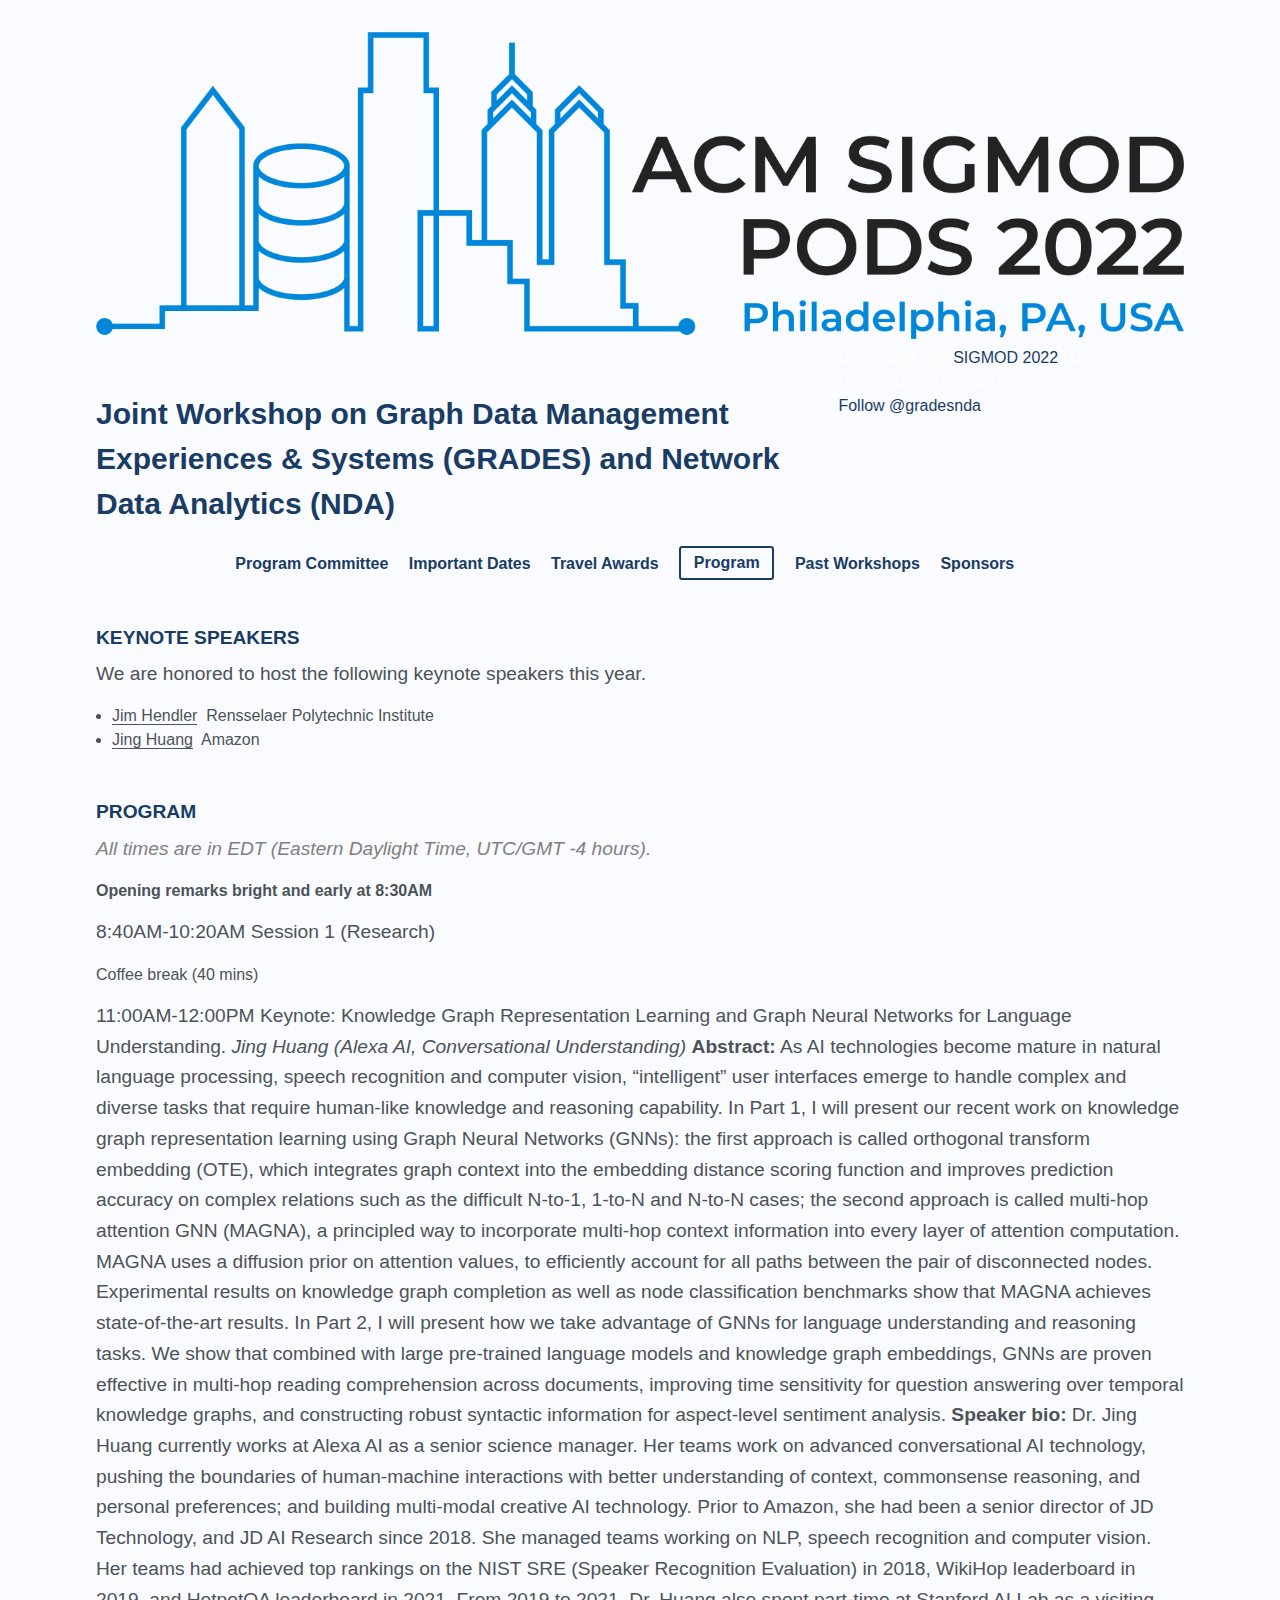
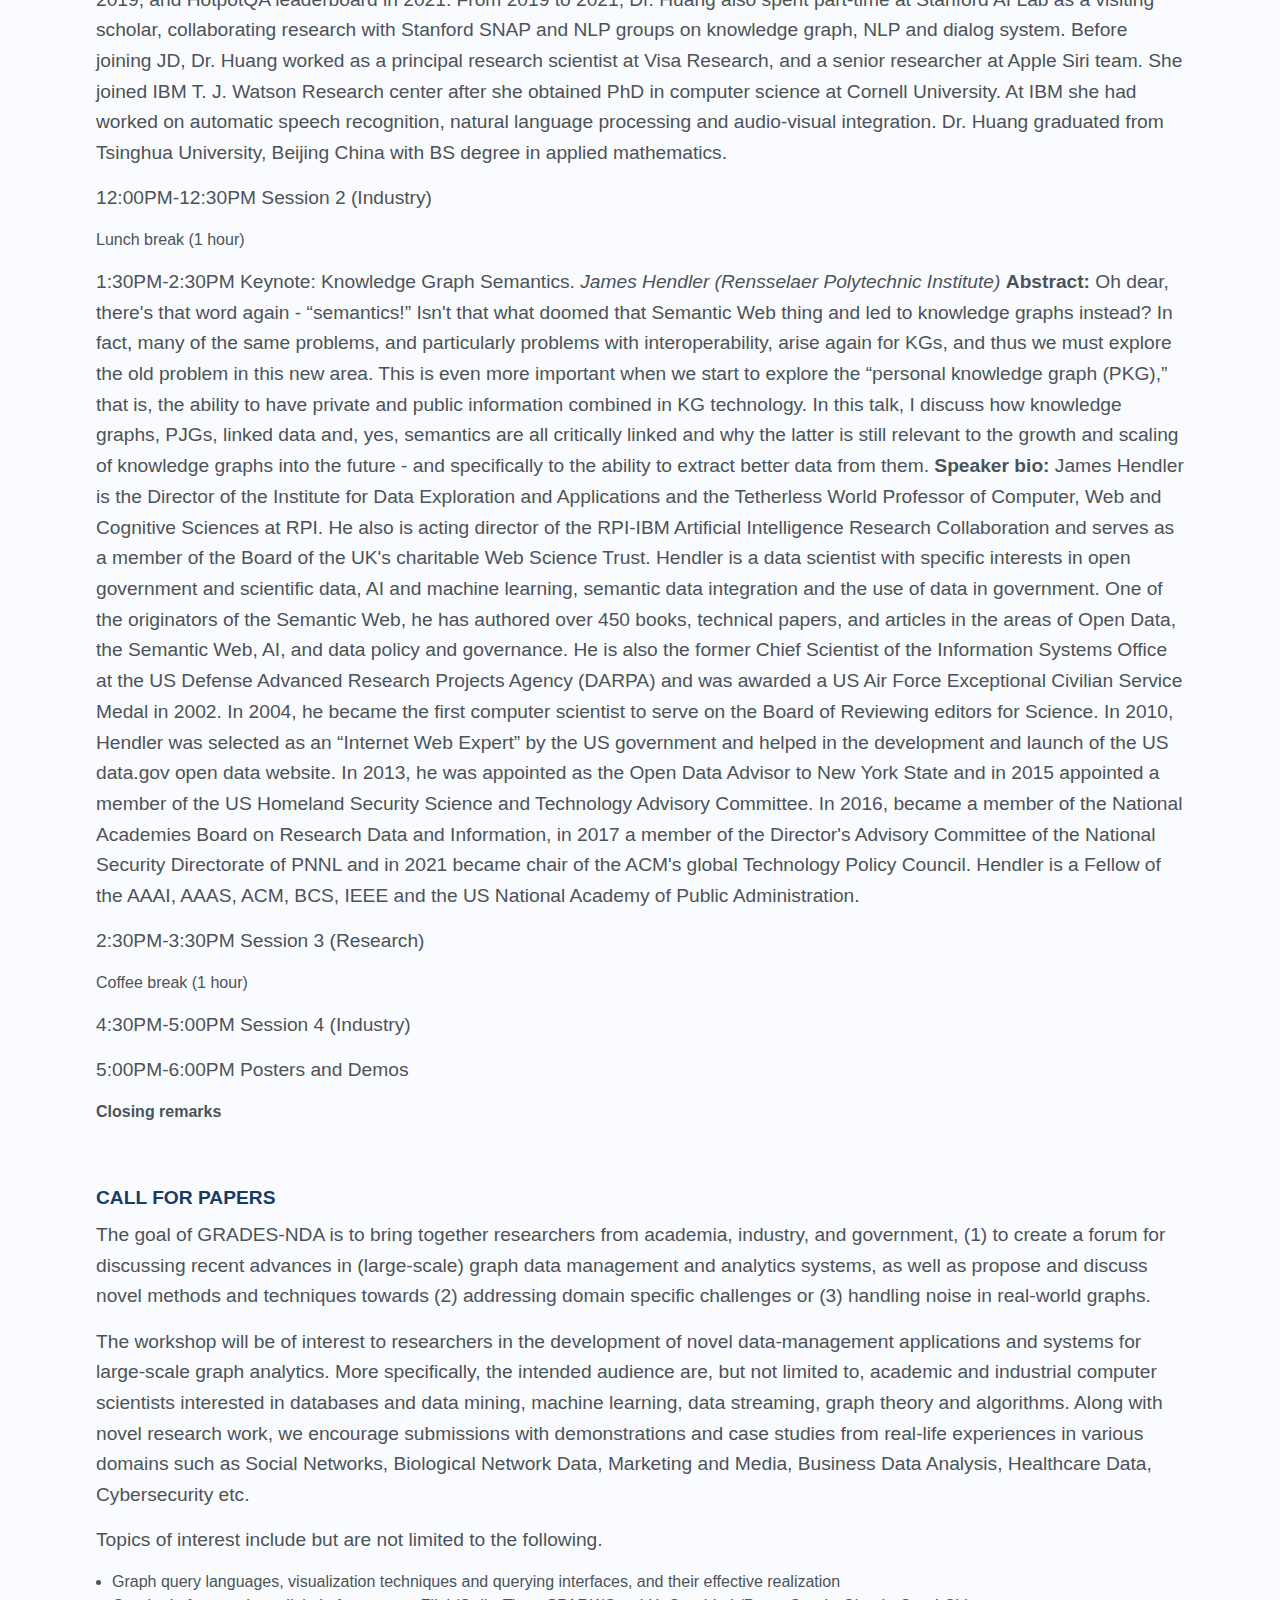
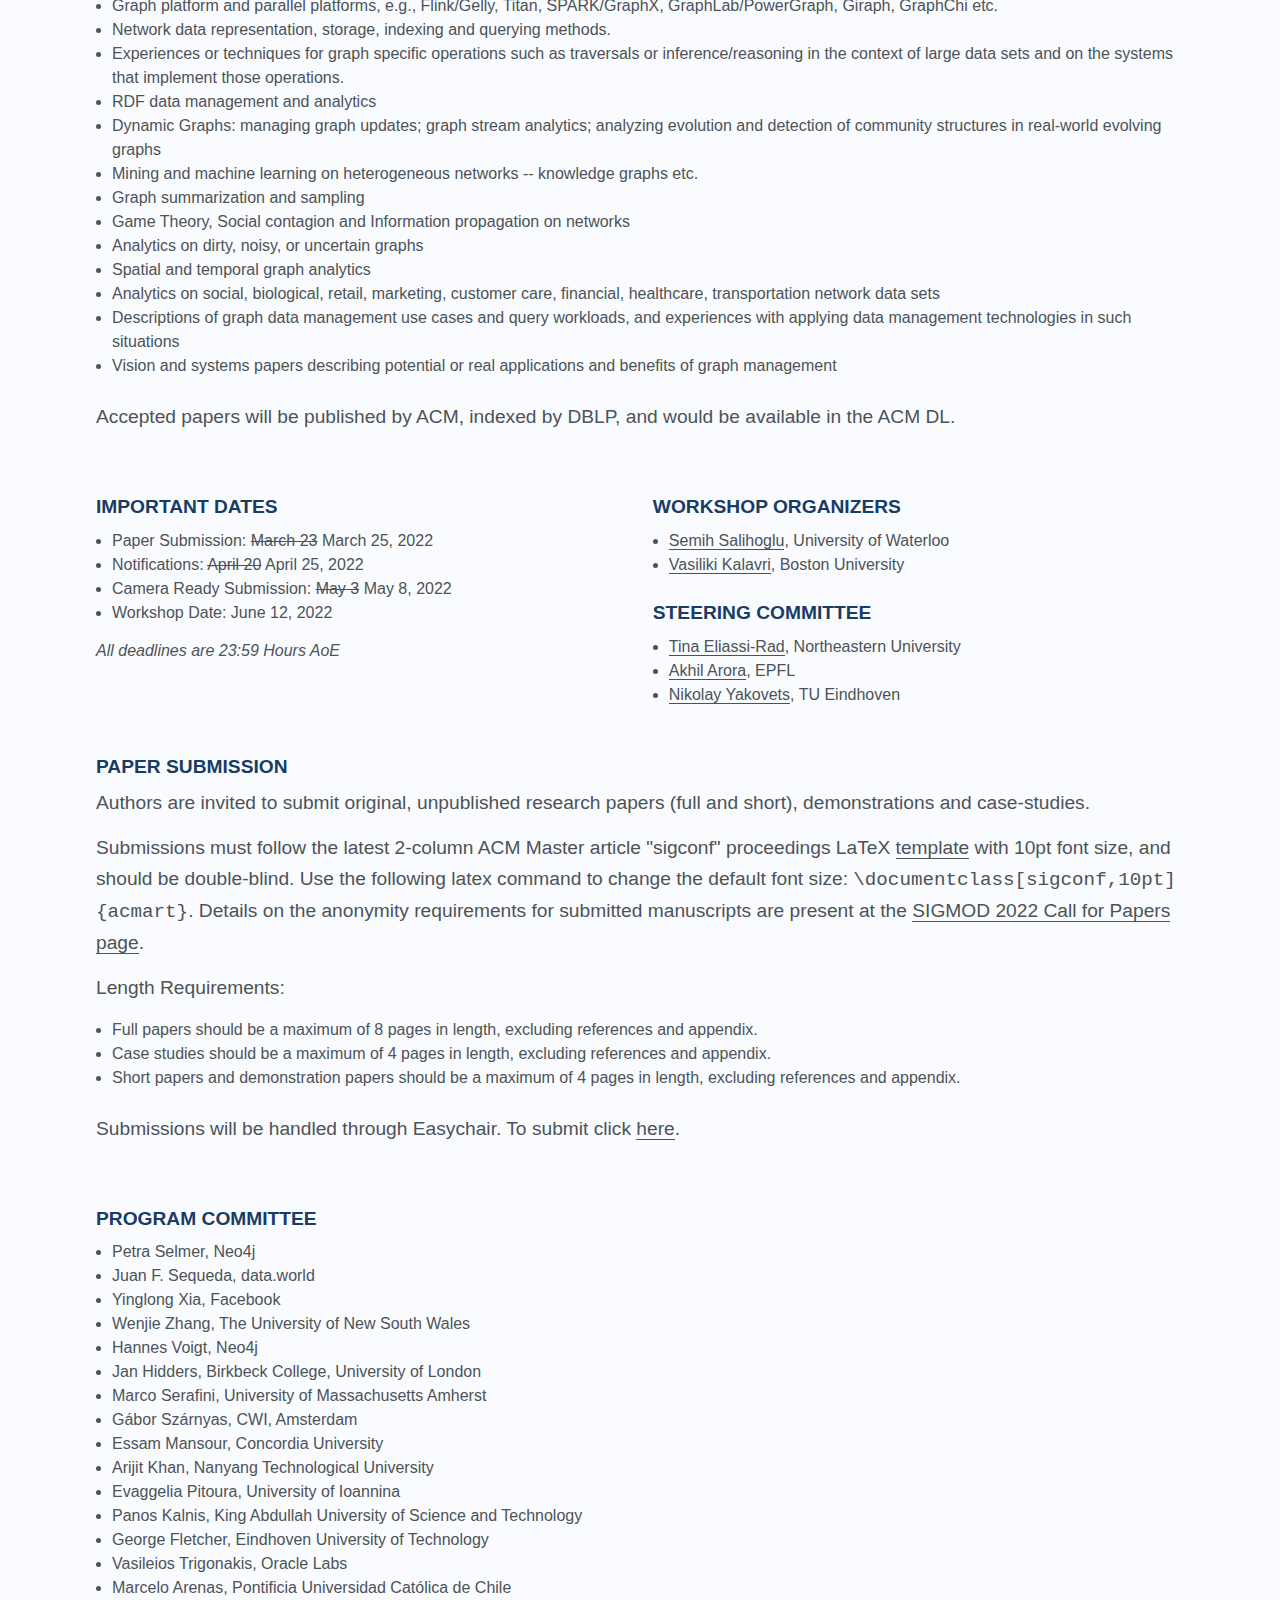
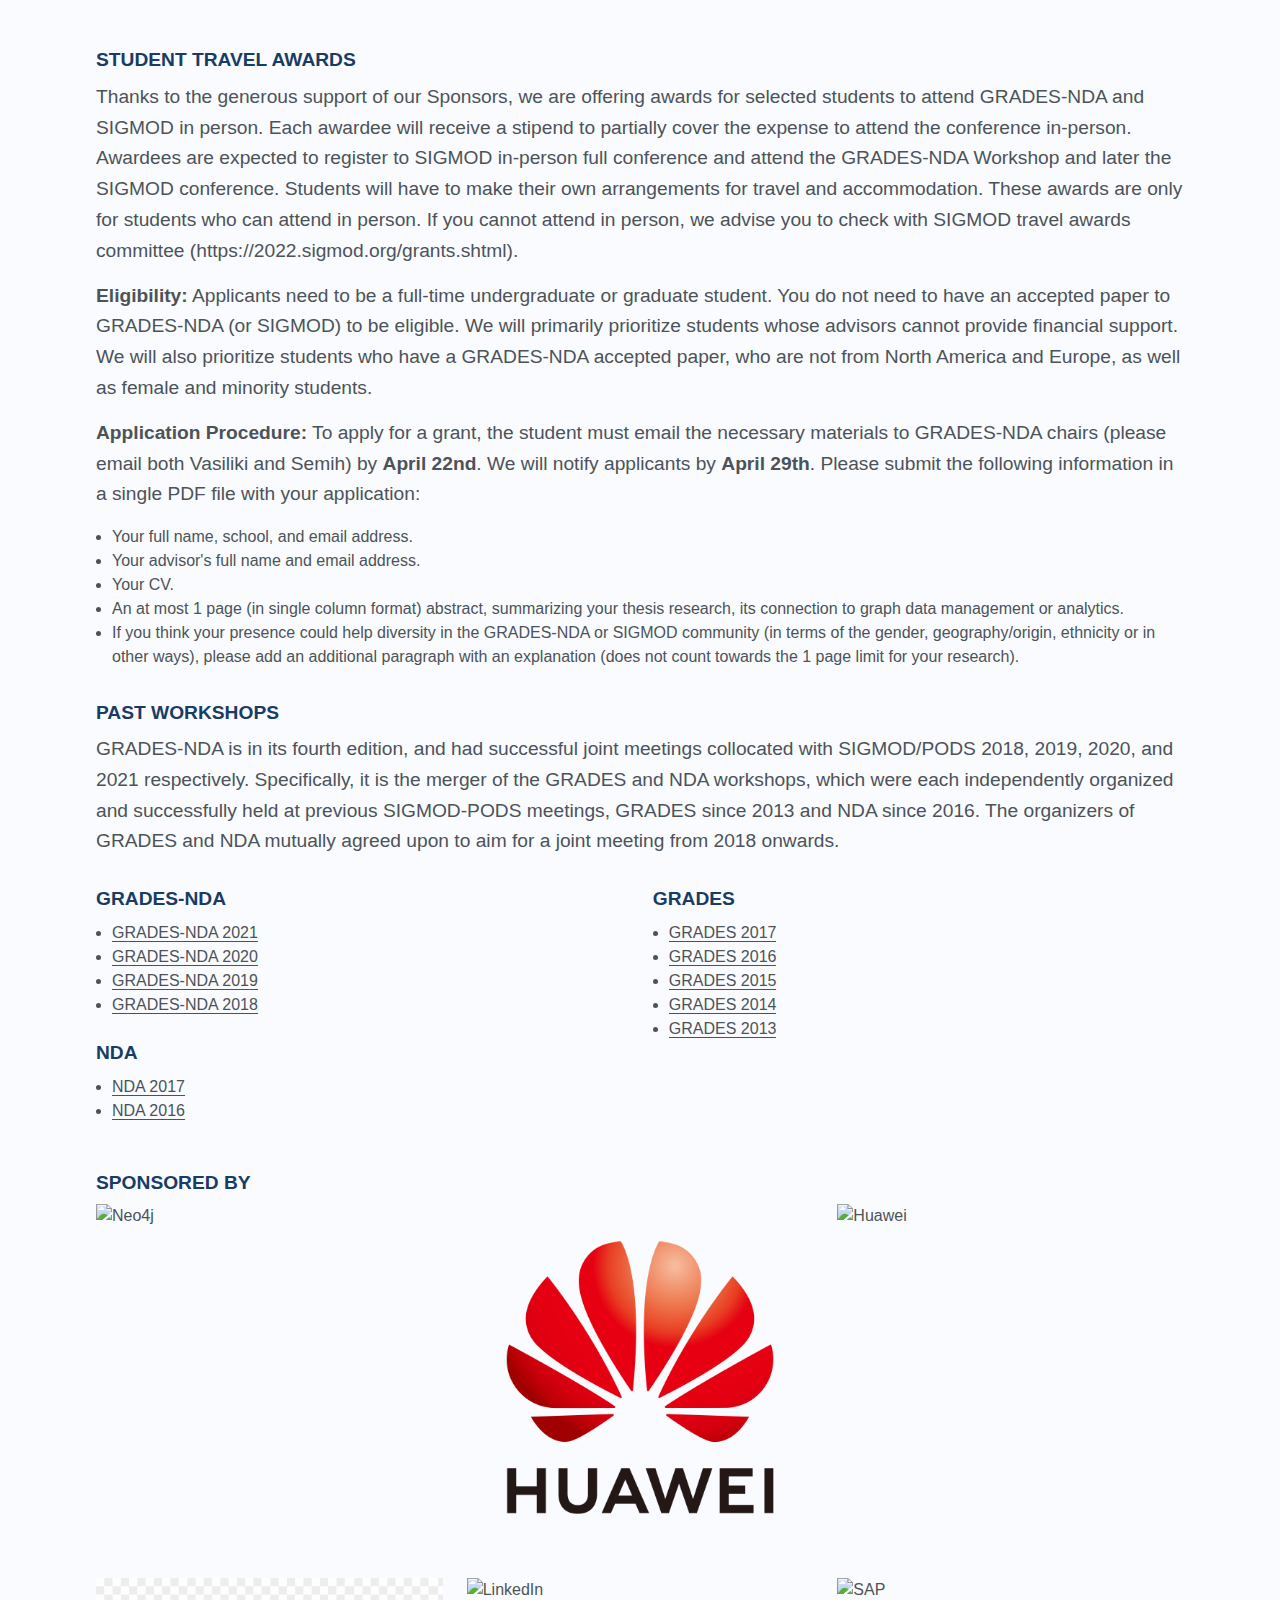
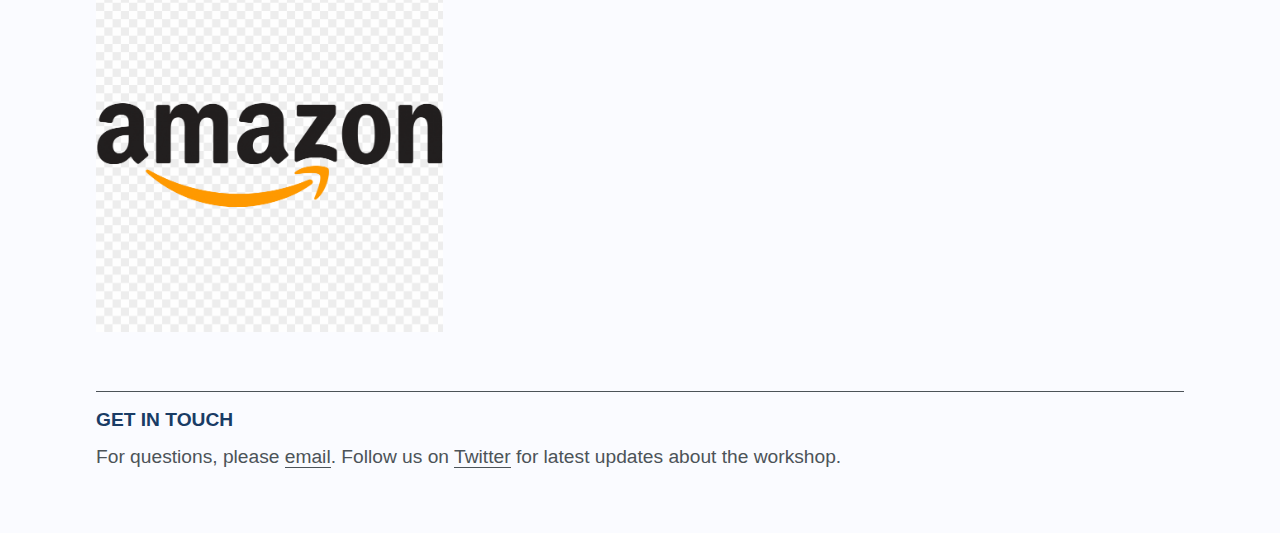
==== commit 0e86fdbe: "Update index.html" ====
--- a/index.html
+++ b/index.html
@@ -101,11 +101,11 @@
             <div class="separator">Coffee break (1 hour)</div>
             </p>
             <p class='session'>
-                <span class='time'>4:30PM-5PM</span>
+                <span class='time'>4:30PM-5:00PM</span>
                 <span class='stitle'>Session 4 (Industry)</span>
             </p>
             <p class='session'>
-                <span class='time'>5PM-6PM</span>
+                <span class='time'>5:00PM-6:00PM</span>
                 <span class='stitle'>Posters and Demos</span>
             </p>
             <p class='session'>
@@ -289,6 +289,7 @@
             <div class="photo-grid">
                 <a href="https://neo4j.com/" class="col-3"><img src="img/neo4j-logo.png" alt="Neo4j"></a>
                 <a href="https://http://huawei.com/" class="col-3"><img src="img/huawei-logo.png" alt="Huawei"></a>
+		<a href="https://relational.ai/" class="col-3"><img src="img/Logo-RAI-Color-4x" alt="Huawei"></a>
             </div>
 	    <div class="photo-grid">
 		<a href="https://www.amazon.com/" class="col-3"><img src="img/amazon-logo.png" alt="Amazon"></a>
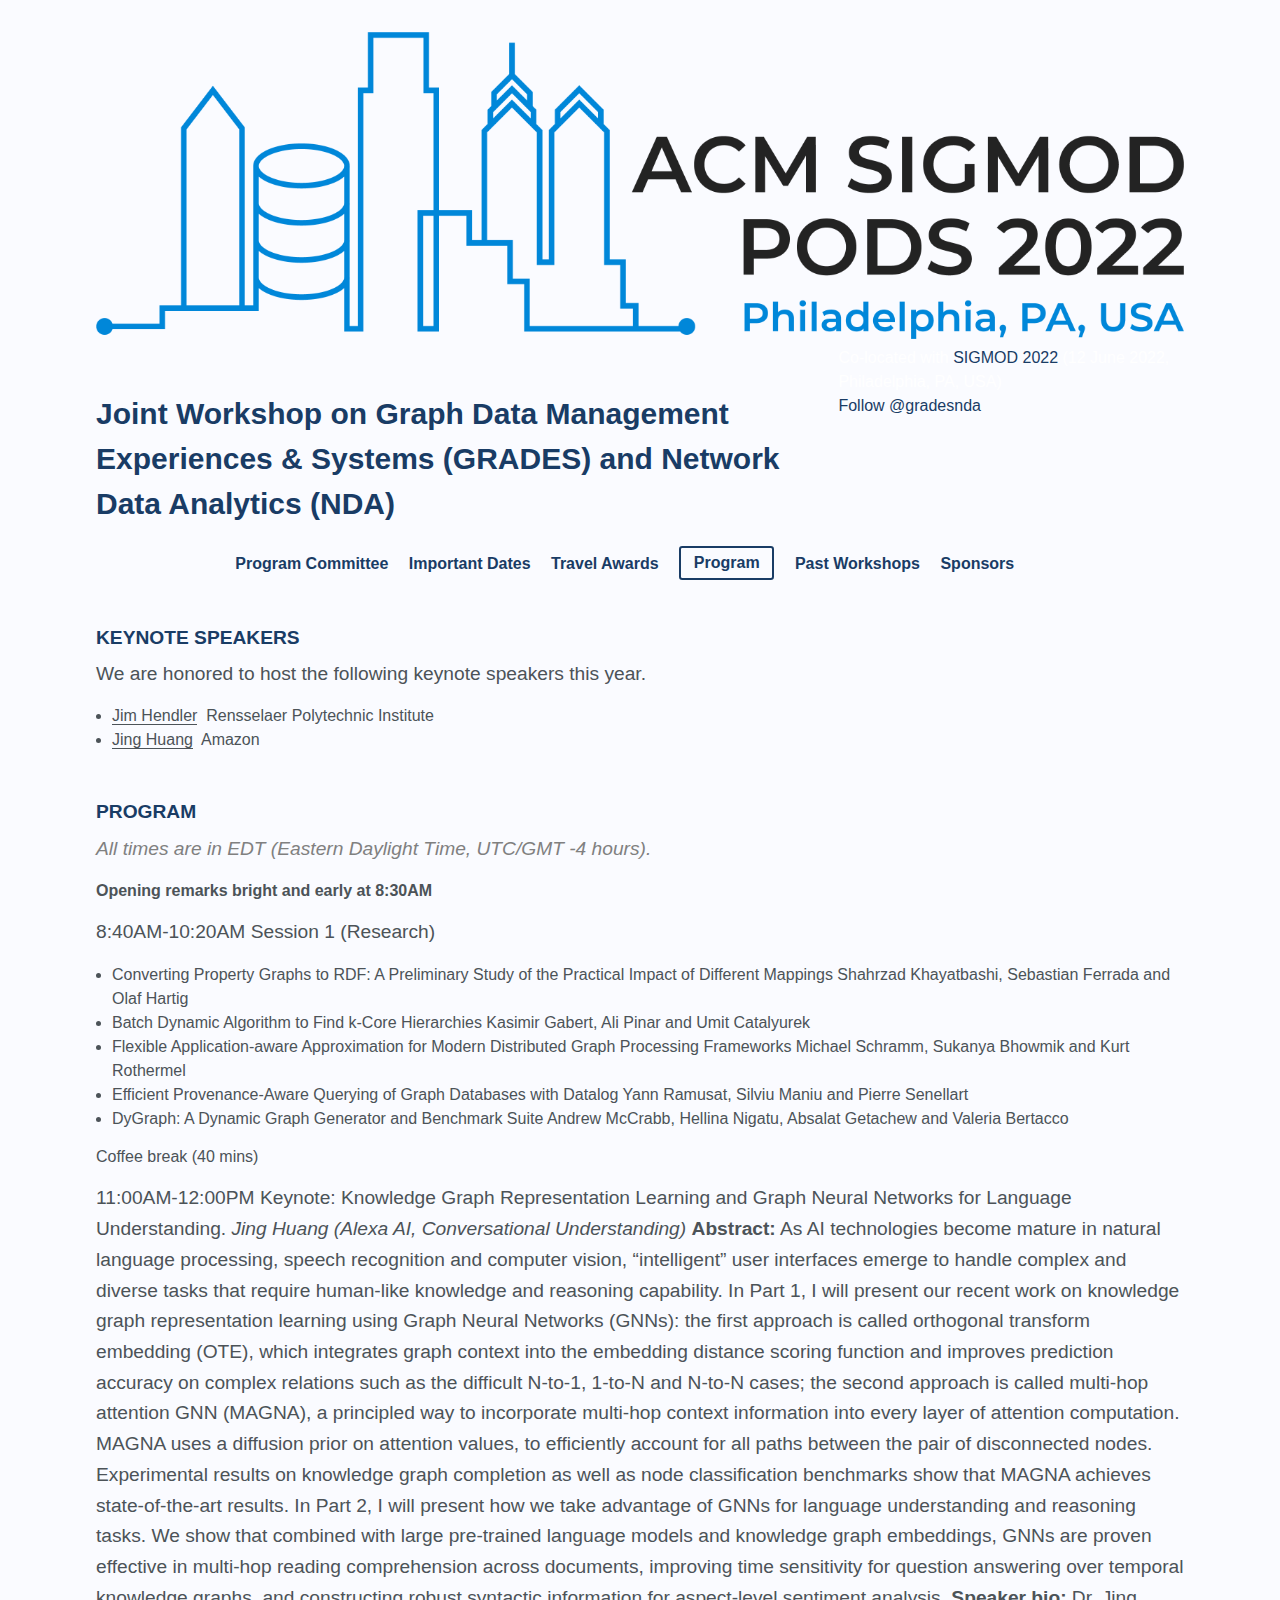
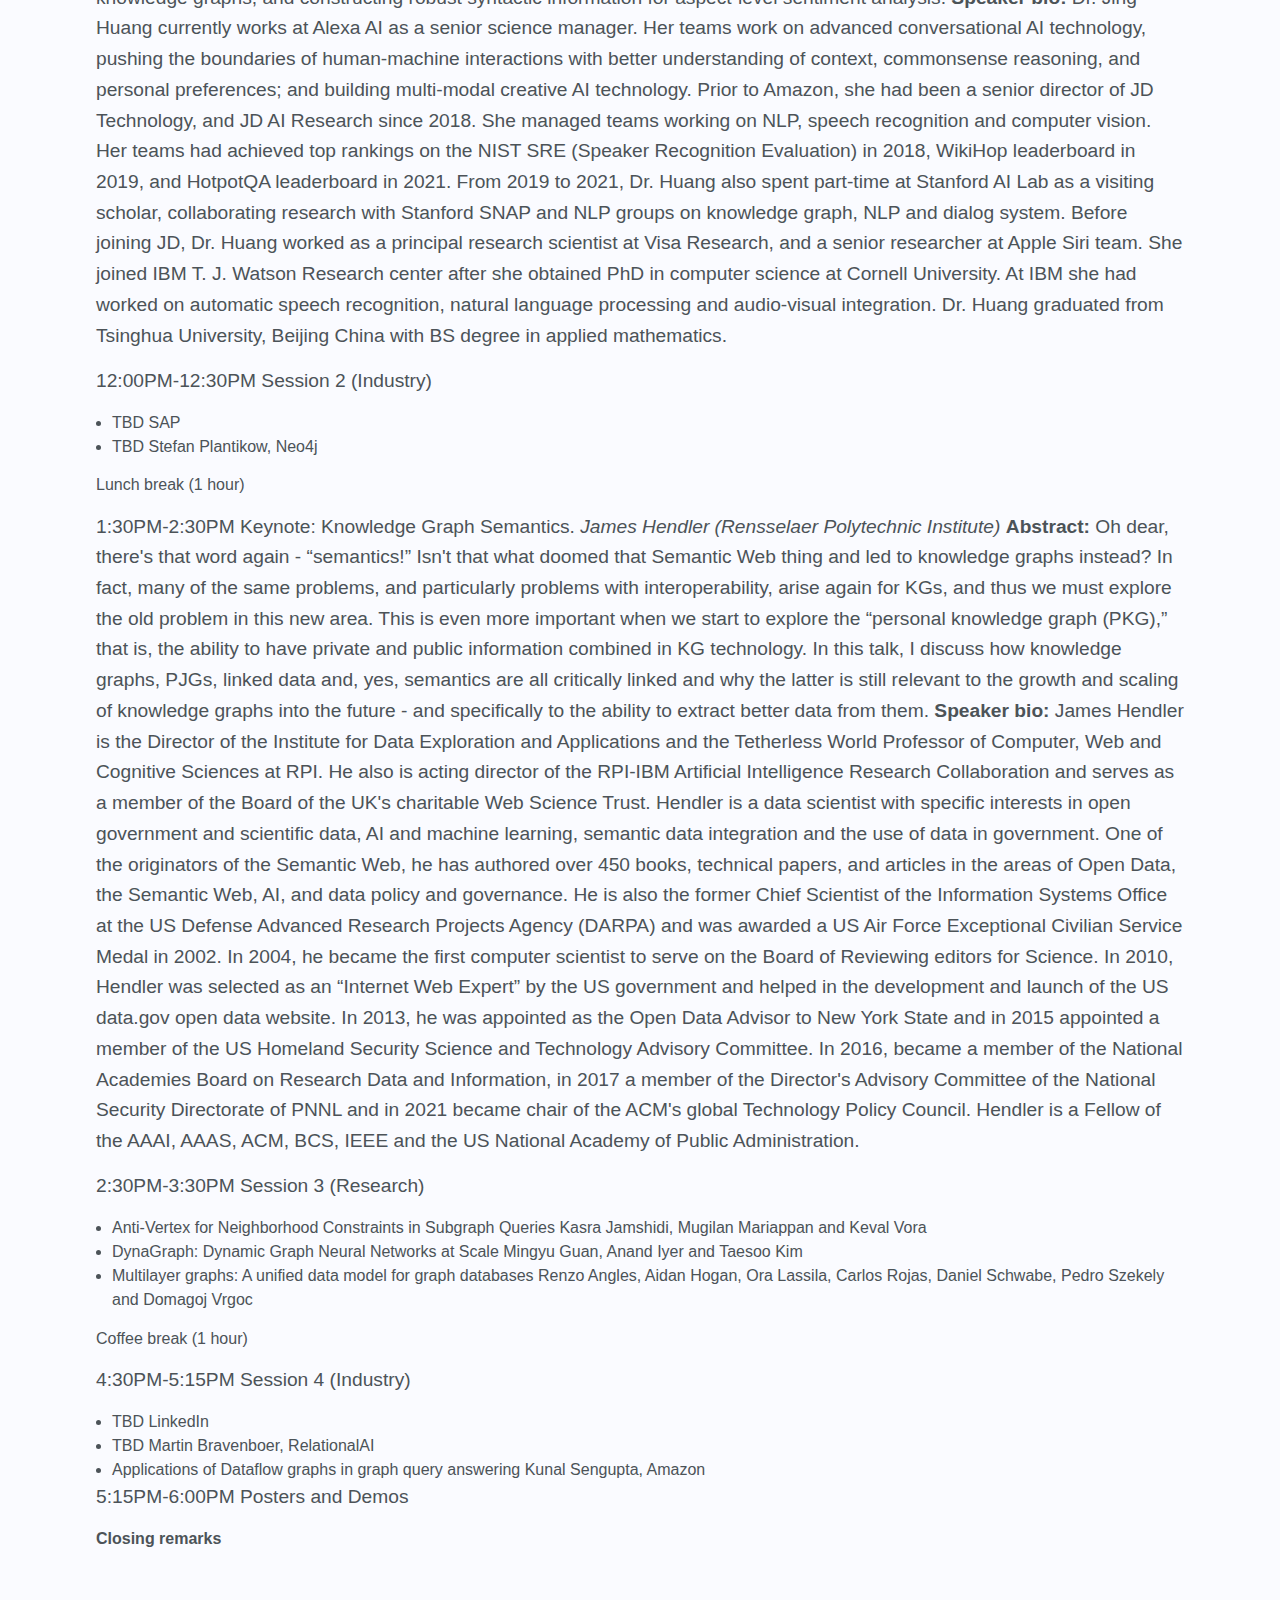
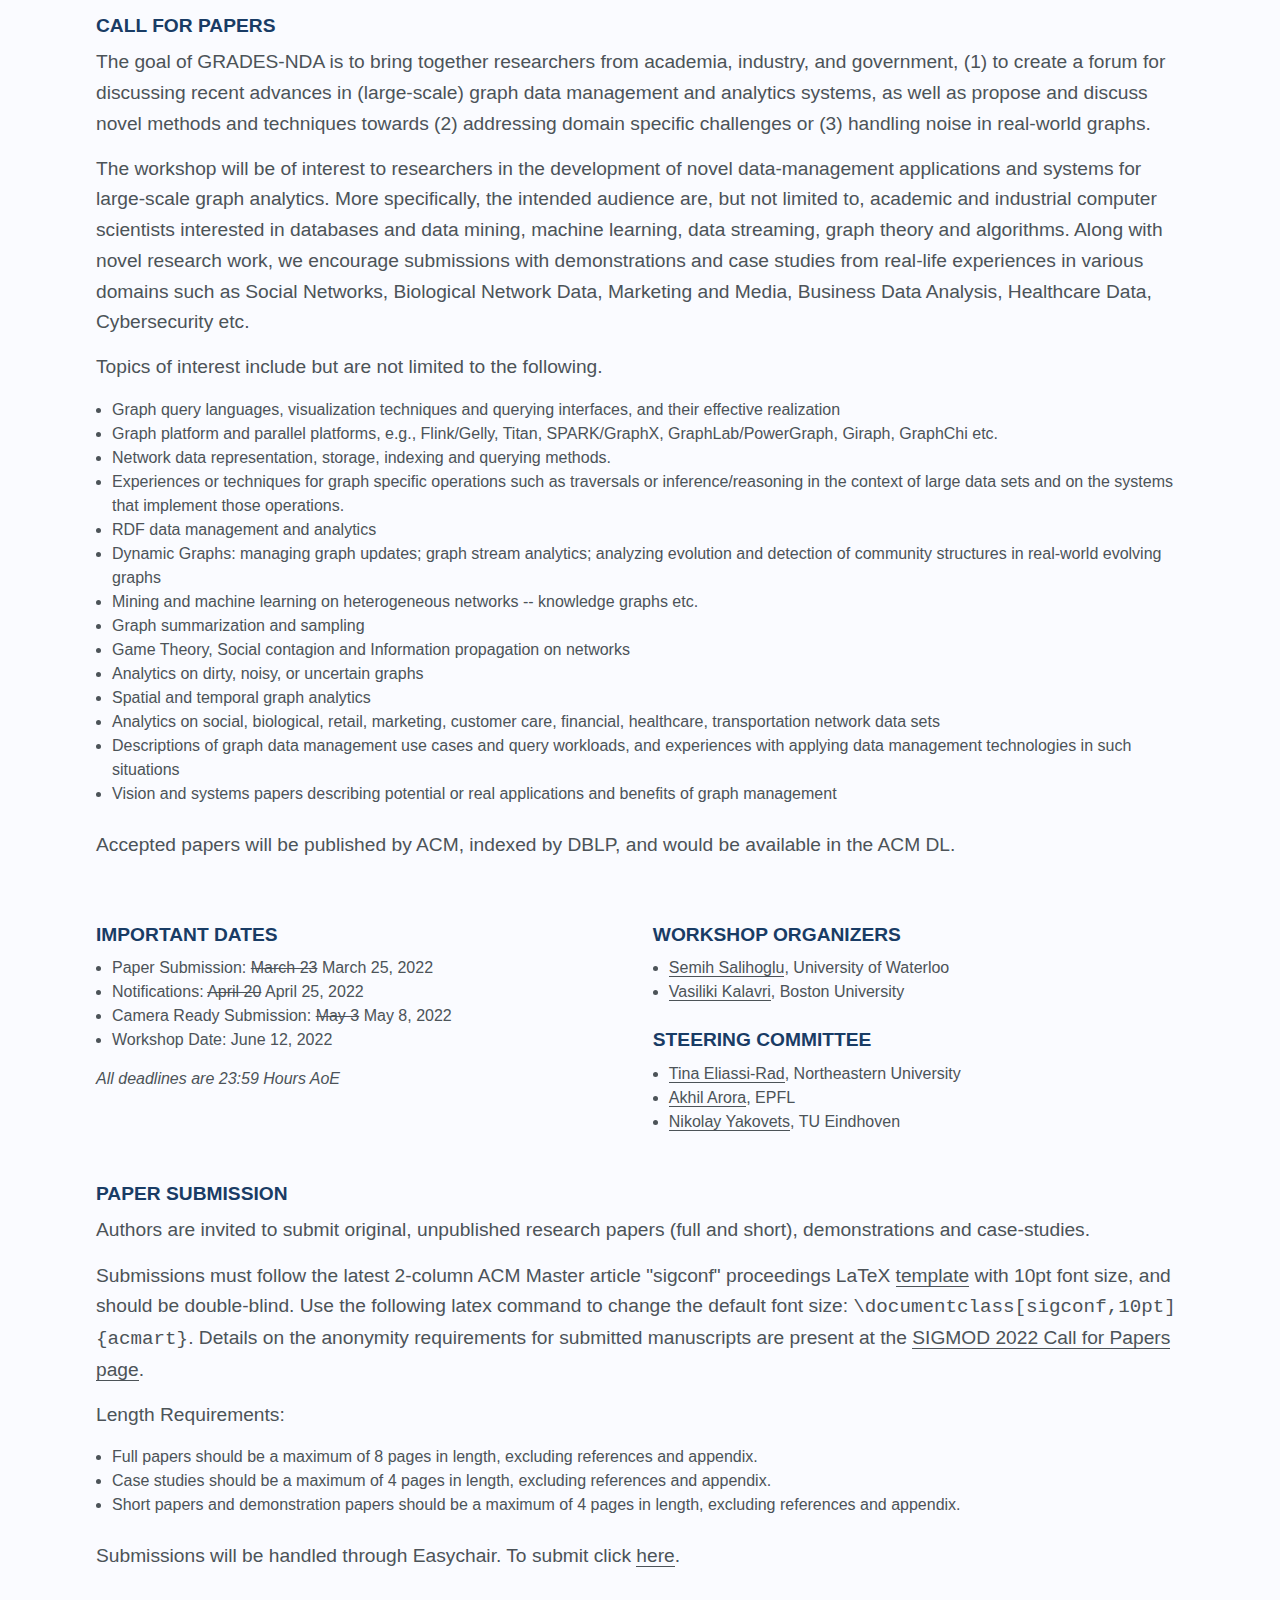
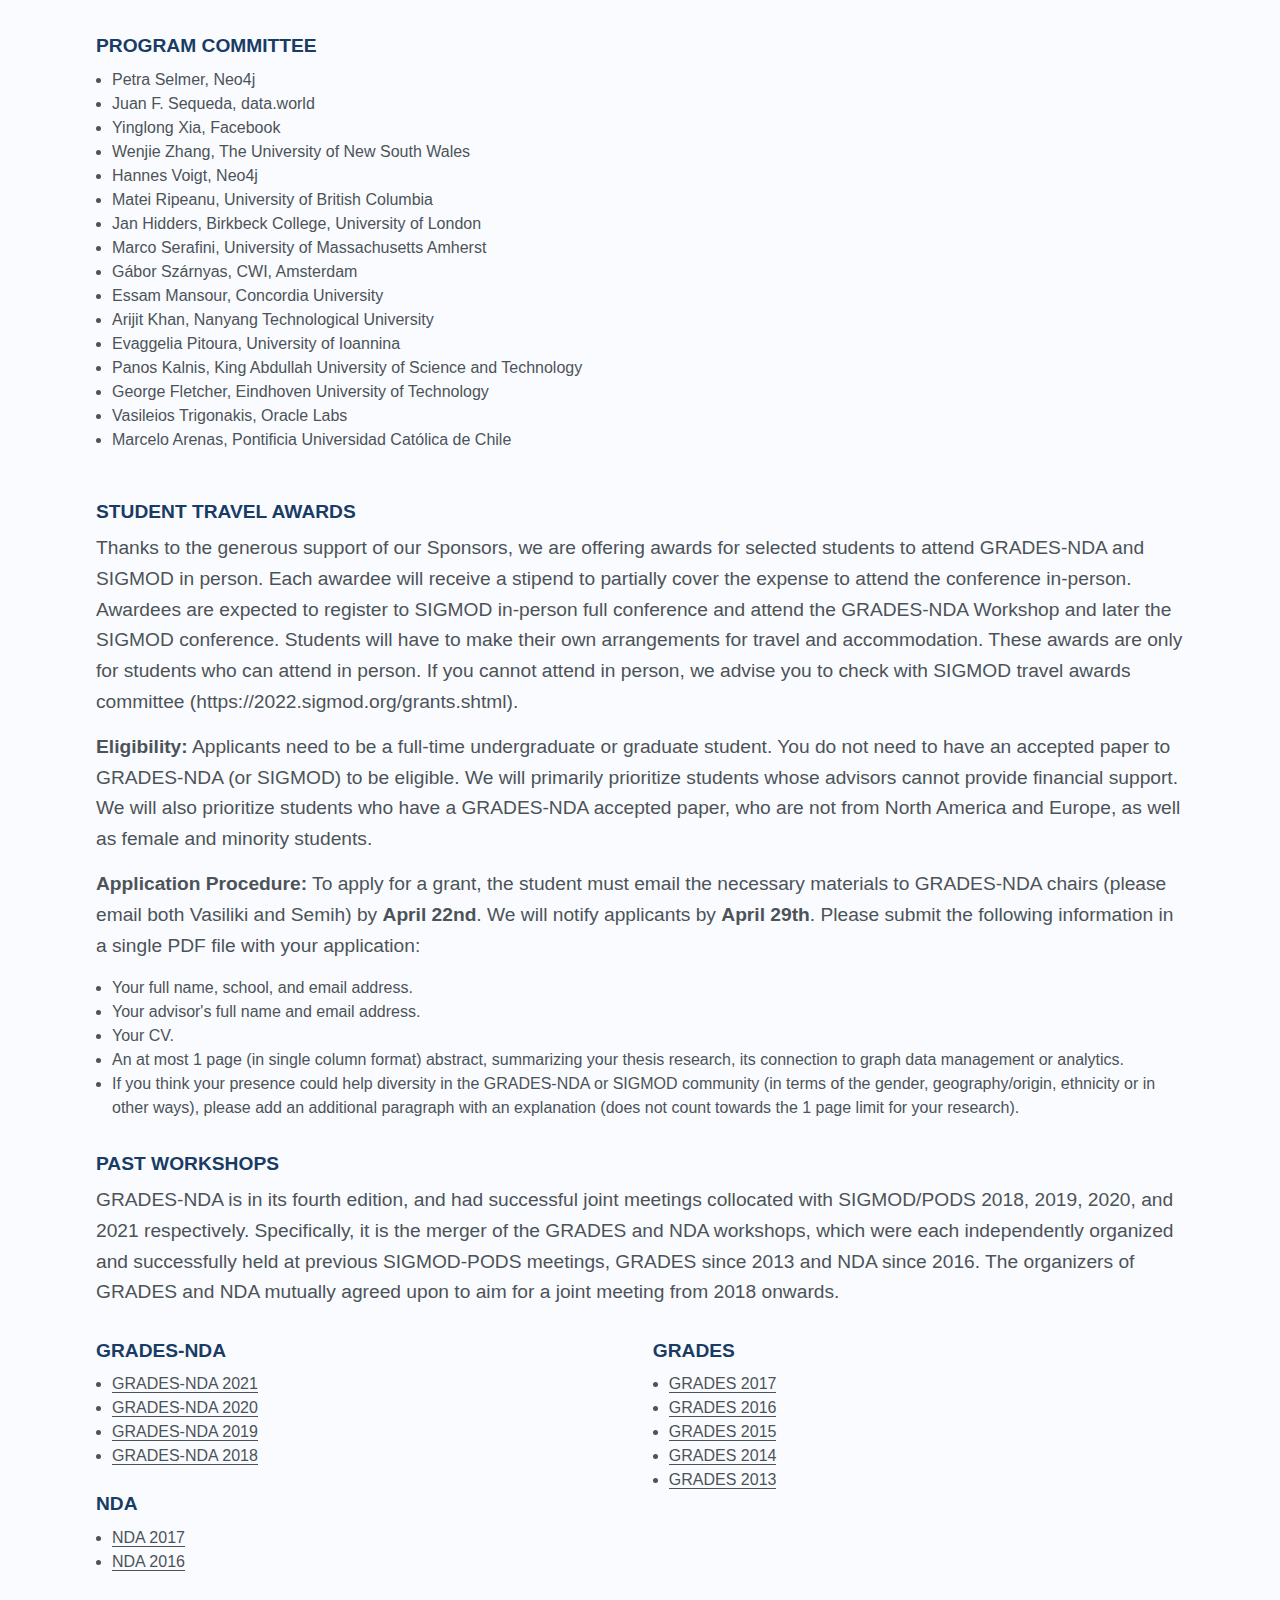
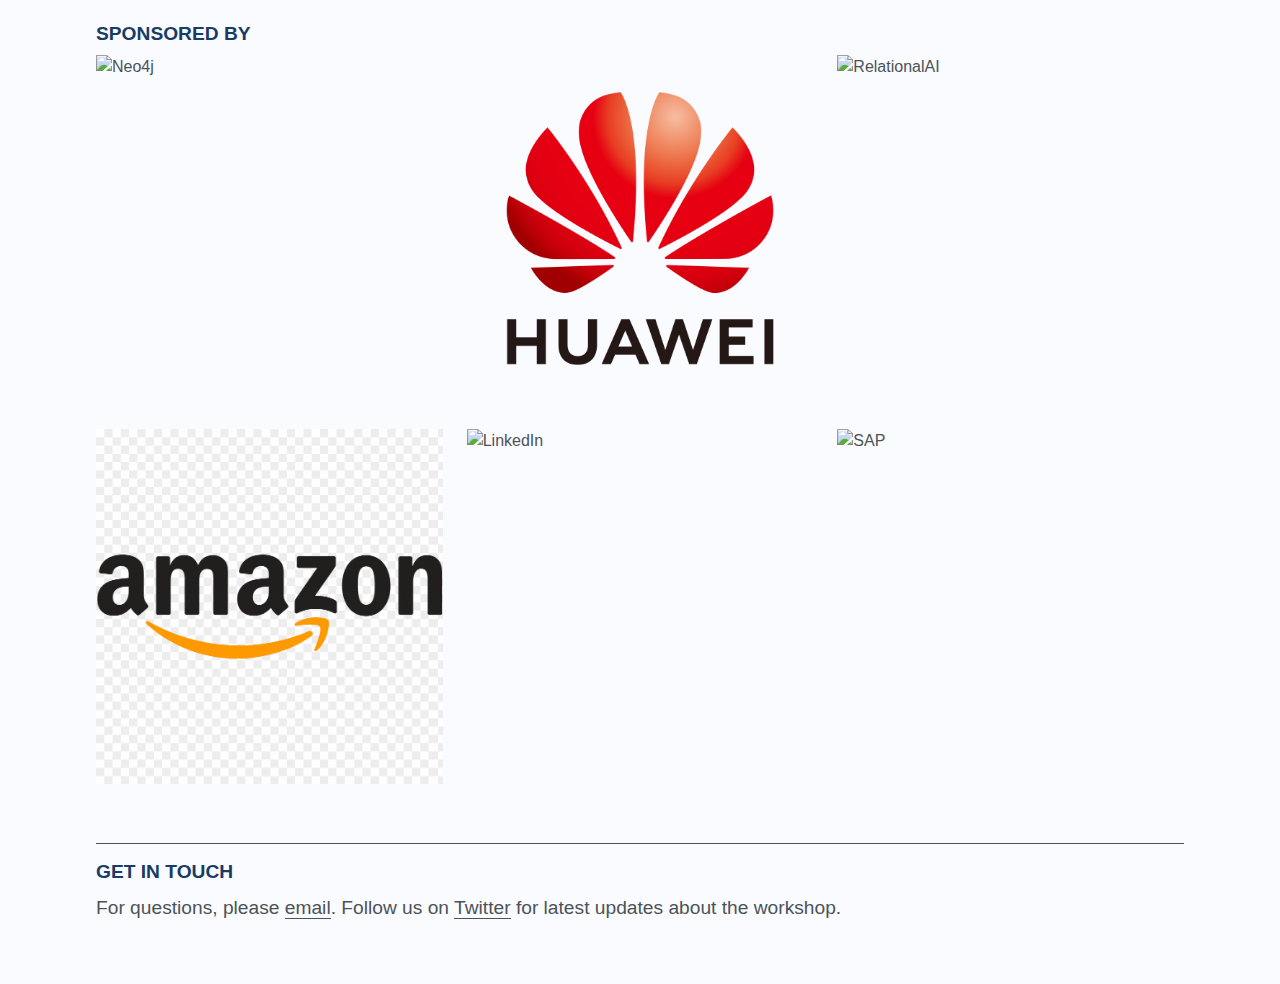
==== commit 8d1a6410: "Update industry talks" ====
--- a/index.html
+++ b/index.html
@@ -71,6 +71,28 @@
                 <span class='time'>8:40AM-10:20AM</span>
                 <span class='stitle'>Session 1 (Research)</span>
             </p>
+	    <ul>
+                <li class='paper'>
+                    <span class='title'>Converting Property Graphs to RDF: A Preliminary Study of the Practical Impact of Different Mappings</span>
+                    <span class='authors'>Shahrzad Khayatbashi, Sebastian Ferrada and Olaf Hartig</span>
+                </li>
+                <li class='paper'>
+                    <span class='title'>Batch Dynamic Algorithm to Find k-Core Hierarchies</span>
+                    <span class='authors'>Kasimir Gabert, Ali Pinar and Umit Catalyurek</span>
+                </li>
+                <li class='paper'>
+                    <span class='title'>Flexible Application-aware Approximation for Modern Distributed Graph Processing Frameworks</span>
+                    <span class='authors'>Michael Schramm, Sukanya Bhowmik and Kurt Rothermel</span>
+                </li>
+                <li class='paper'>
+                    <span class='title'>Efficient Provenance-Aware Querying of Graph Databases with Datalog</span>
+                    <span class='authors'>Yann Ramusat, Silviu Maniu and Pierre Senellart</span>
+                </li>
+		<li class='paper'>
+                    <span class='title'>DyGraph: A Dynamic Graph Generator and Benchmark Suite</span>
+                    <span class='authors'>Andrew McCrabb, Hellina Nigatu, Absalat Getachew and Valeria Bertacco</span>
+                </li>
+            </ul>
             <p class='session'>
             <div class="separator">Coffee break (40 mins)</div>
             </p>
@@ -84,6 +106,16 @@
                 <span class='time'>12:00PM-12:30PM</span>
                 <span class='stitle'>Session 2 (Industry)</span>
             </p>
+	    <ul>
+                <li class='paper'>
+                    <span class='title'>TBD</span>
+                    <span class='authors'>SAP</span>
+                </li>
+                <li class='paper'>
+                    <span class='title'>TBD</span>
+                    <span class='authors'>Stefan Plantikow, Neo4j</span>
+                </li>
+            </ul>
             <p class='session'>
             <div class="separator">Lunch break (1 hour)</div>
             </p>
@@ -97,15 +129,43 @@
             <span class='time'>2:30PM-3:30PM</span>
             <span class='stitle'>Session 3 (Research)</span>
             </p>
+		<ul>
+                <li class='paper'>
+                    <span class='title'>Anti-Vertex for Neighborhood Constraints in Subgraph Queries</span>
+                    <span class='authors'>Kasra Jamshidi, Mugilan Mariappan and Keval Vora</span>
+                </li>
+                <li class='paper'>
+                    <span class='title'>DynaGraph: Dynamic Graph Neural Networks at Scale</span>
+                    <span class='authors'>Mingyu Guan, Anand Iyer and Taesoo Kim</span>
+                </li>
+                <li class='paper'>
+                    <span class='title'>Multilayer graphs: A unified data model for graph databases</span>
+                    <span class='authors'>Renzo Angles, Aidan Hogan, Ora Lassila, Carlos Rojas, Daniel Schwabe, Pedro Szekely and Domagoj Vrgoc</span>
+                </li>
+            </ul>
             <p class='session'>
             <div class="separator">Coffee break (1 hour)</div>
             </p>
             <p class='session'>
-                <span class='time'>4:30PM-5:00PM</span>
+                <span class='time'>4:30PM-5:15PM</span>
                 <span class='stitle'>Session 4 (Industry)</span>
             </p>
-            <p class='session'>
-                <span class='time'>5:00PM-6:00PM</span>
+    	    <ul>
+                <li class='paper'>
+                    <span class='title'>TBD</span>
+                    <span class='authors'>LinkedIn</span>
+                </li>
+                <li class='paper'>
+                    <span class='title'>TBD</span>
+                    <span class='authors'>Martin Bravenboer, RelationalAI</span>
+                </li>
+		<li class='paper'>
+                    <span class='title'>Applications of Dataflow graphs in graph query answering</span>
+                    <span class='authors'>Kunal Sengupta, Amazon</span>
+                </li>
+            </ul>
+            <p class='session'>
+                <span class='time'>5:15PM-6:00PM</span>
                 <span class='stitle'>Posters and Demos</span>
             </p>
             <p class='session'>
@@ -213,6 +273,7 @@
 		<li>Yinglong Xia, Facebook</li>
 		<li>Wenjie Zhang, The University of New South Wales</li>
 		<li>Hannes Voigt, Neo4j</li>
+		<li>Matei Ripeanu, University of British Columbia</li>
 		<li>Jan Hidders, Birkbeck College, University of London</li>
 		<li>Marco Serafini, University of Massachusetts Amherst</li>
 		<li>Gábor Szárnyas, CWI, Amsterdam</li>
@@ -289,7 +350,7 @@
             <div class="photo-grid">
                 <a href="https://neo4j.com/" class="col-3"><img src="img/neo4j-logo.png" alt="Neo4j"></a>
                 <a href="https://http://huawei.com/" class="col-3"><img src="img/huawei-logo.png" alt="Huawei"></a>
-		<a href="https://relational.ai/" class="col-3"><img src="img/Logo-RAI-Color-4x" alt="Huawei"></a>
+		<a href="https://relational.ai/" class="col-3"><img src="img/Logo-RAI-Color-4x.png" alt="RelationalAI"></a>
             </div>
 	    <div class="photo-grid">
 		<a href="https://www.amazon.com/" class="col-3"><img src="img/amazon-logo.png" alt="Amazon"></a>
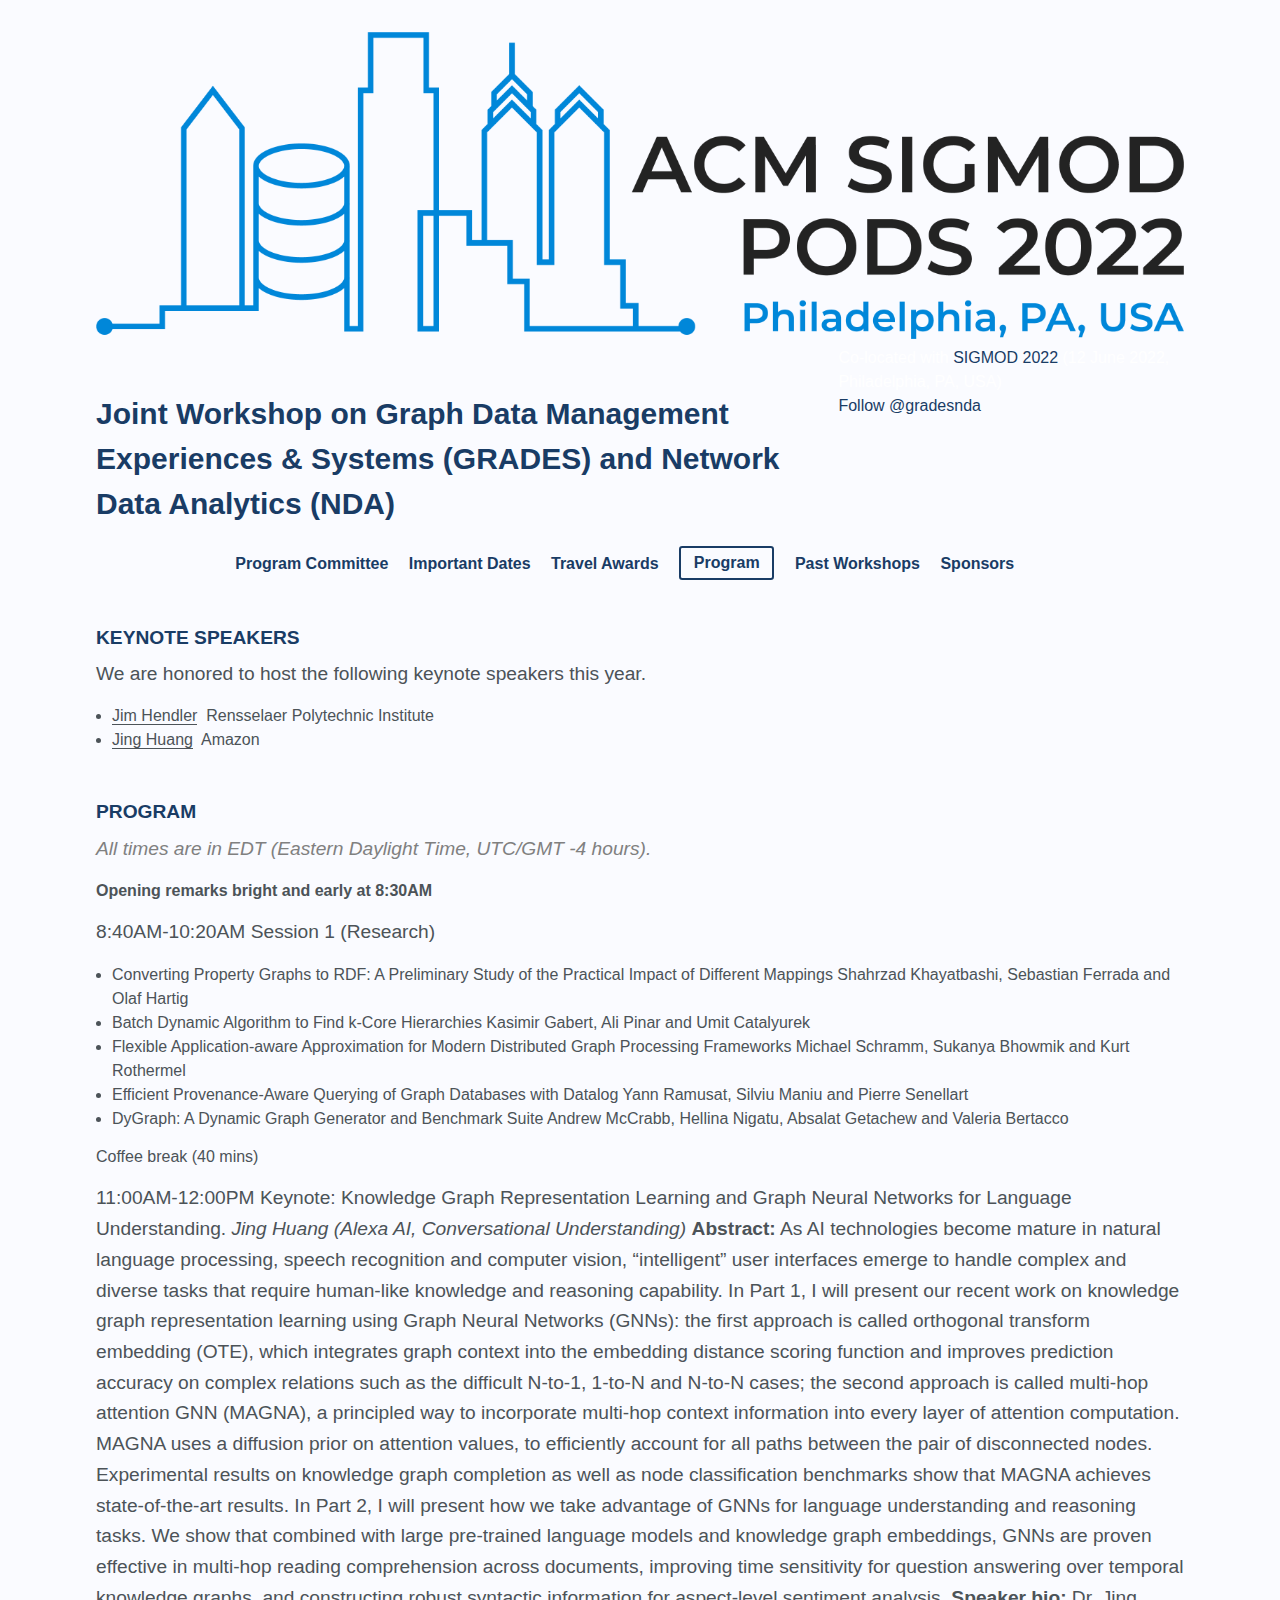
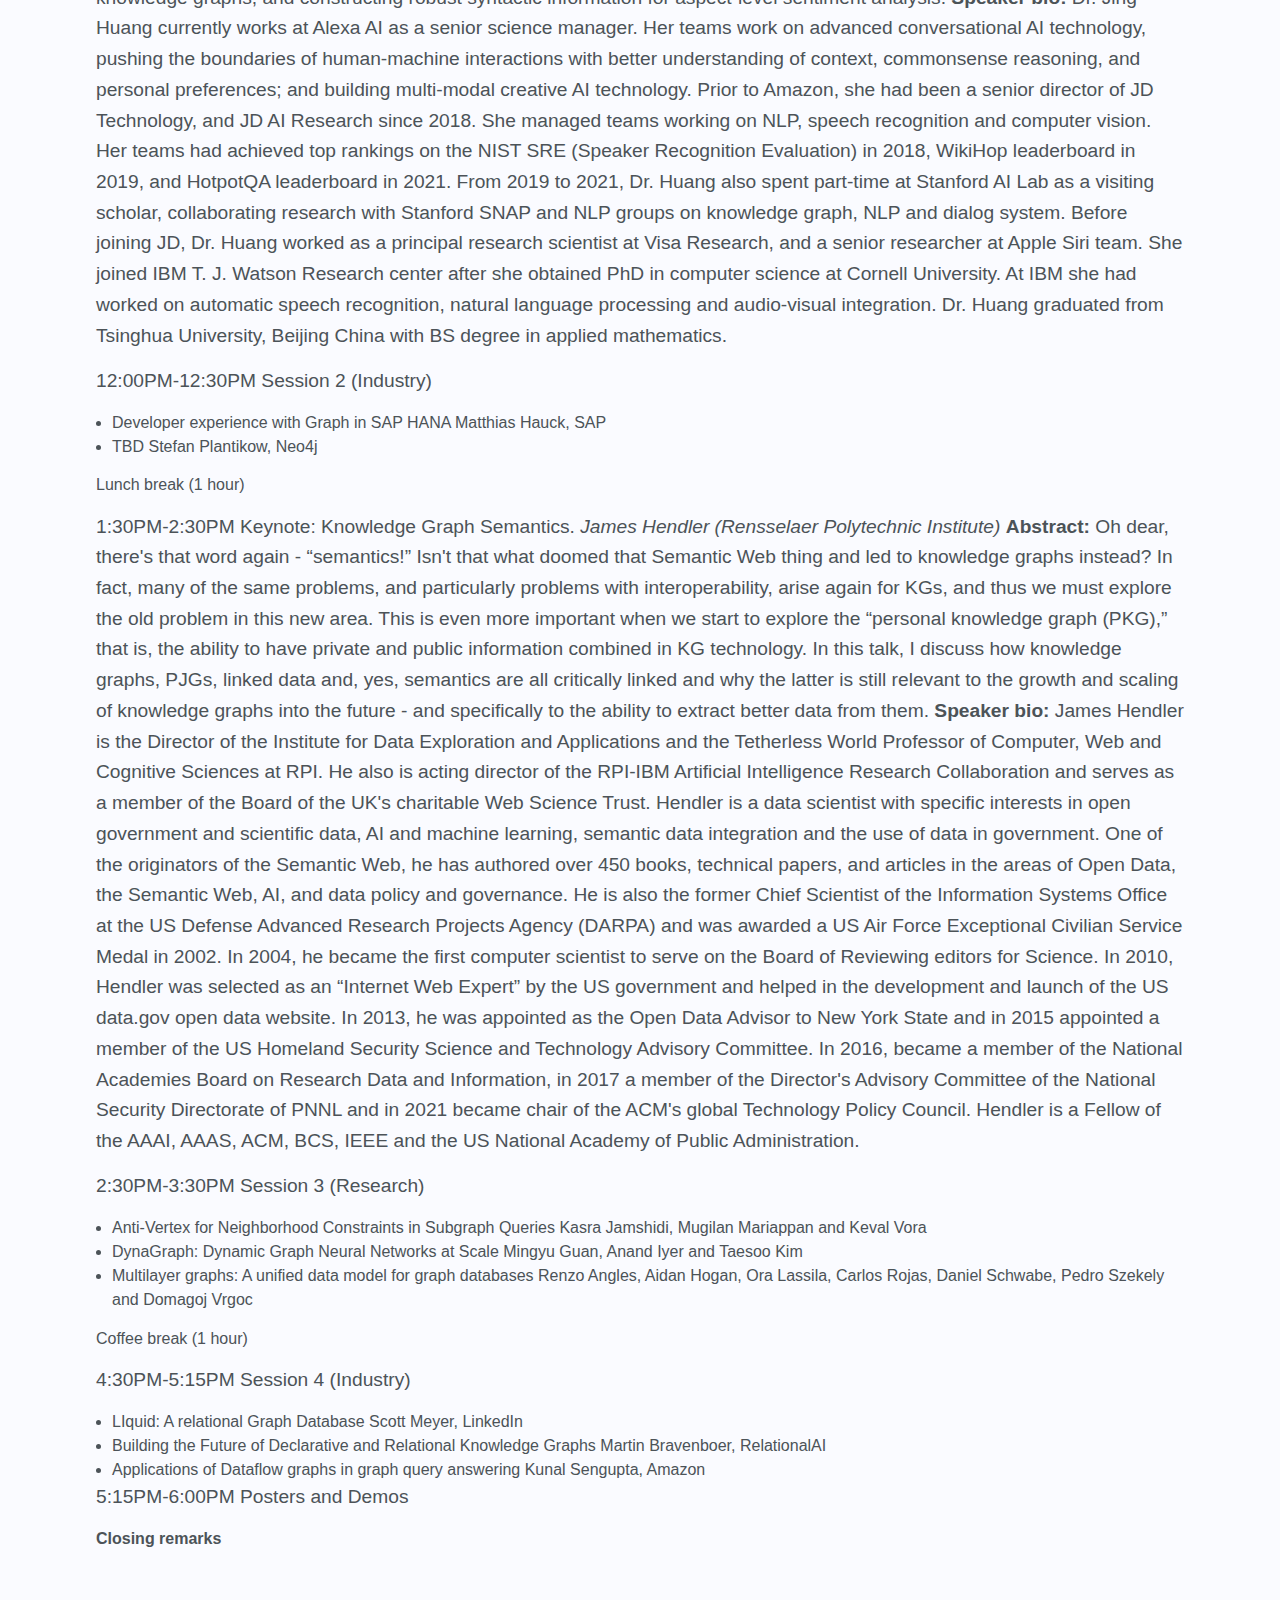
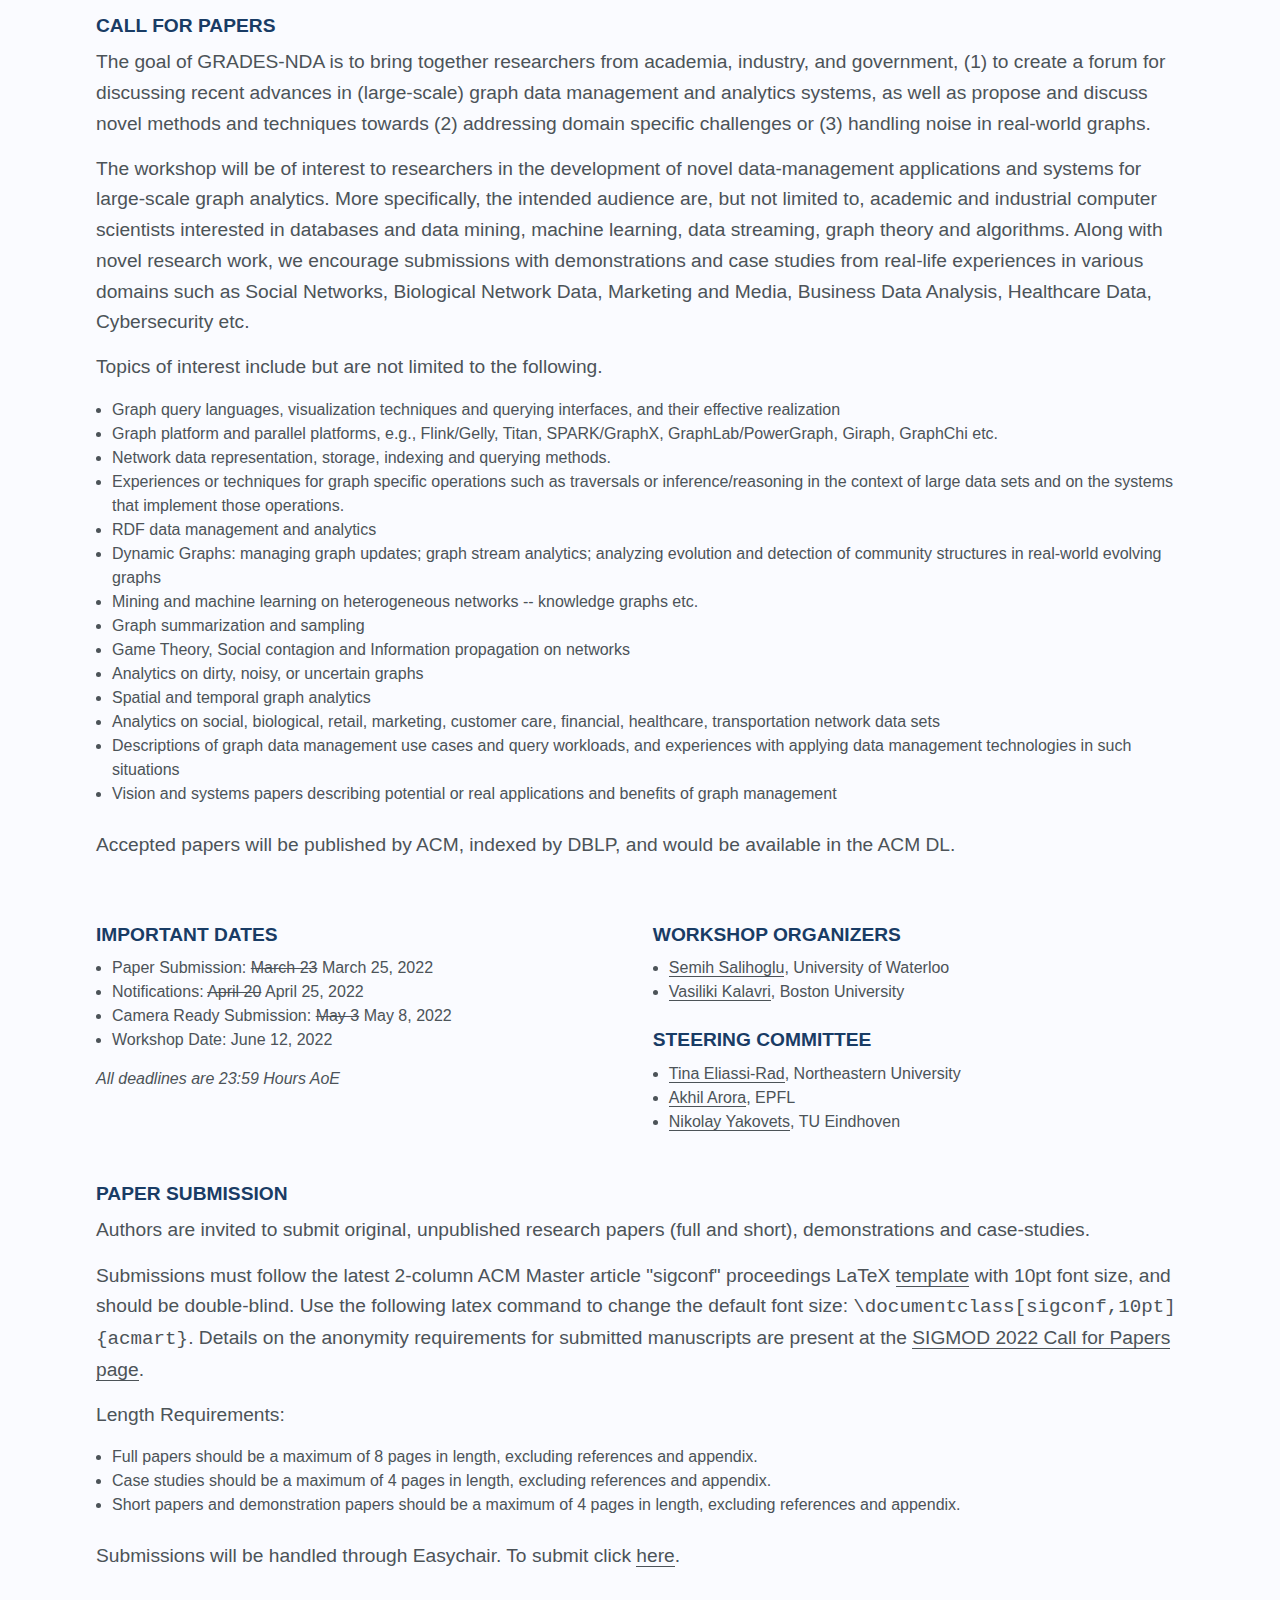
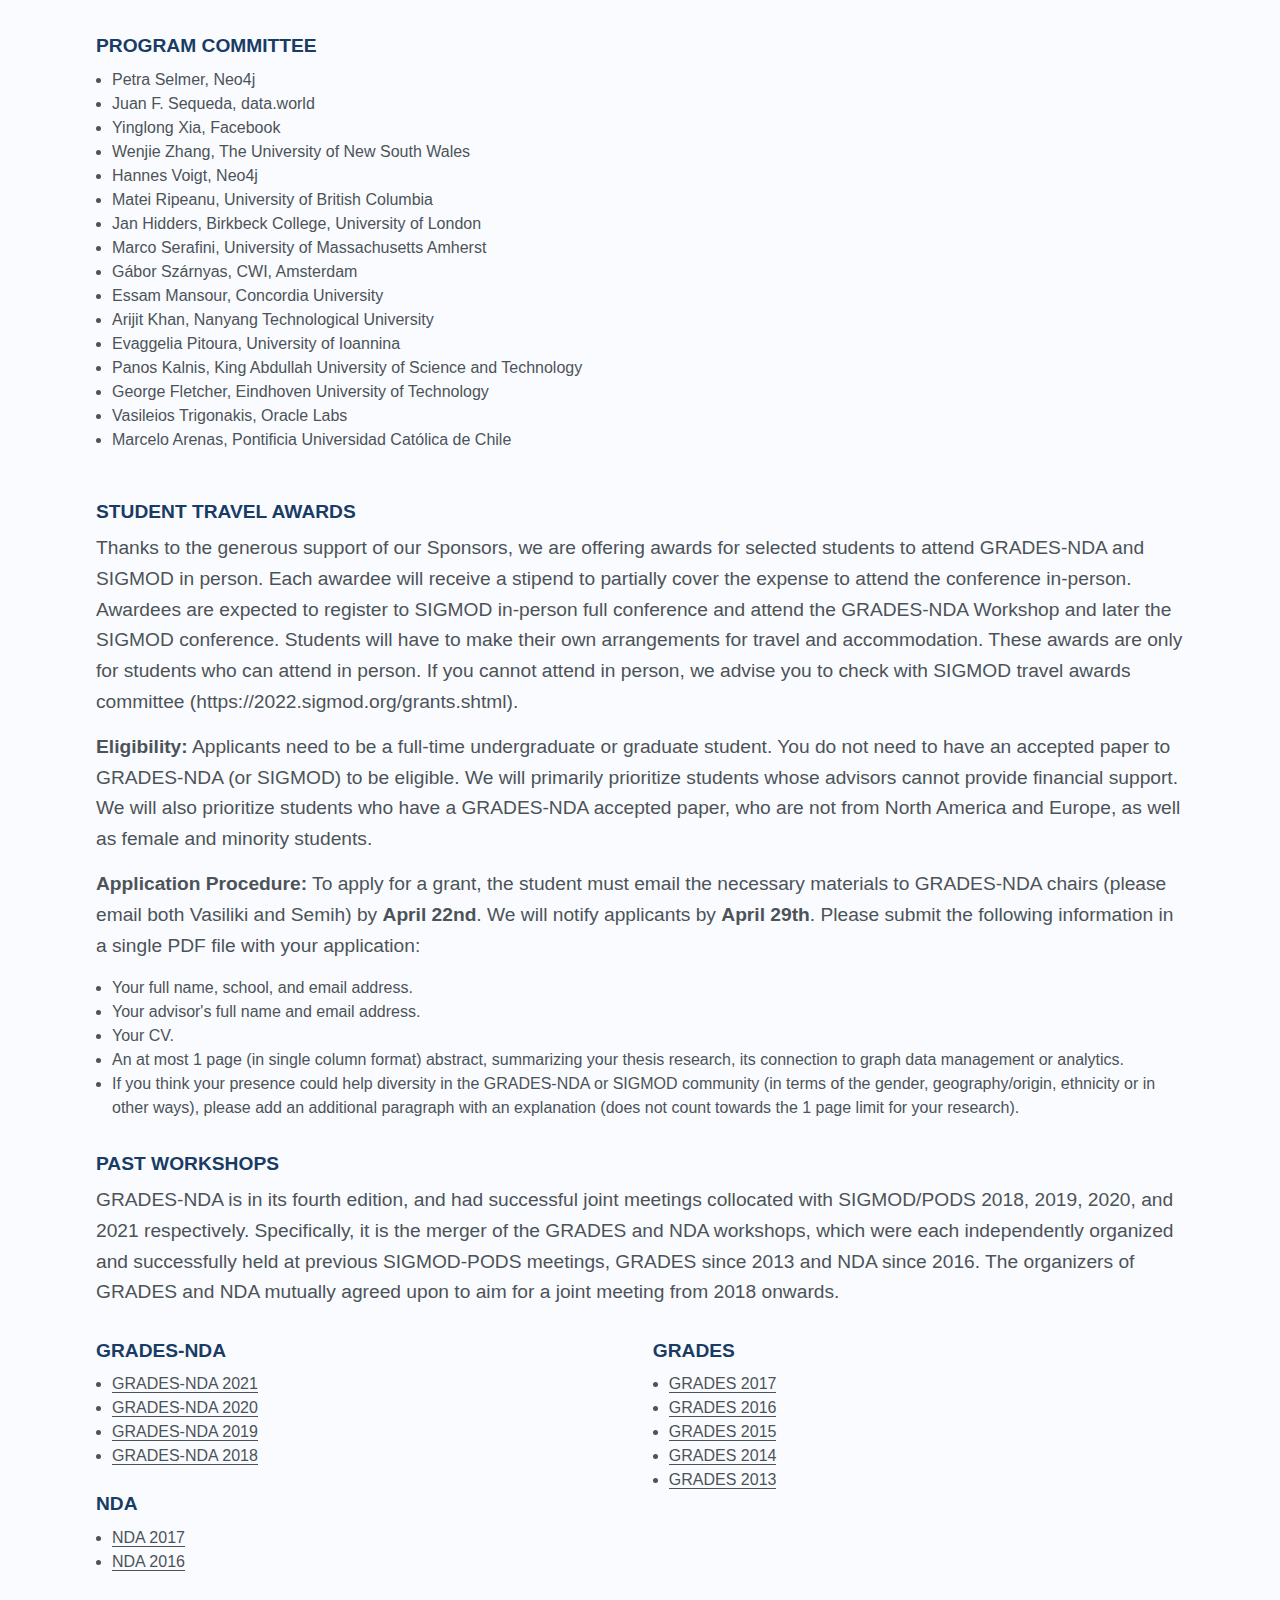
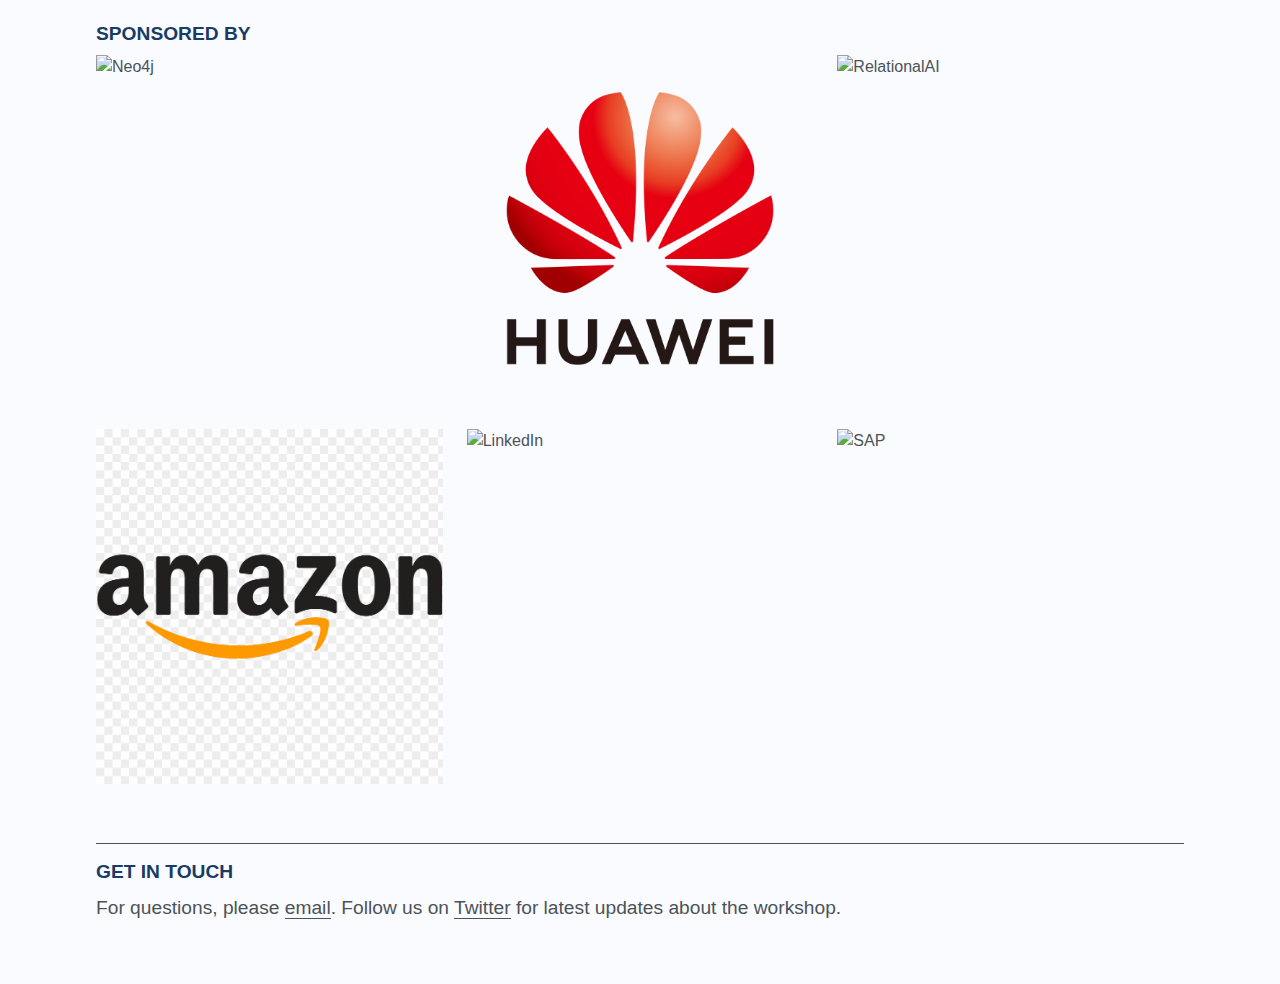
==== commit 698bb627: "Add industry talks info" ====
--- a/index.html
+++ b/index.html
@@ -108,8 +108,8 @@
             </p>
 	    <ul>
                 <li class='paper'>
-                    <span class='title'>TBD</span>
-                    <span class='authors'>SAP</span>
+                    <span class='title'>Developer experience with Graph in SAP HANA</span>
+                    <span class='authors'>Matthias Hauck, SAP</span>
                 </li>
                 <li class='paper'>
                     <span class='title'>TBD</span>
@@ -152,11 +152,11 @@
             </p>
     	    <ul>
                 <li class='paper'>
-                    <span class='title'>TBD</span>
-                    <span class='authors'>LinkedIn</span>
-                </li>
-                <li class='paper'>
-                    <span class='title'>TBD</span>
+                    <span class='title'>LIquid: A relational Graph Database</span>
+                    <span class='authors'>Scott Meyer, LinkedIn</span>
+                </li>
+                <li class='paper'>
+                    <span class='title'>Building the Future of Declarative and Relational Knowledge Graphs</span>
                     <span class='authors'>Martin Bravenboer, RelationalAI</span>
                 </li>
 		<li class='paper'>
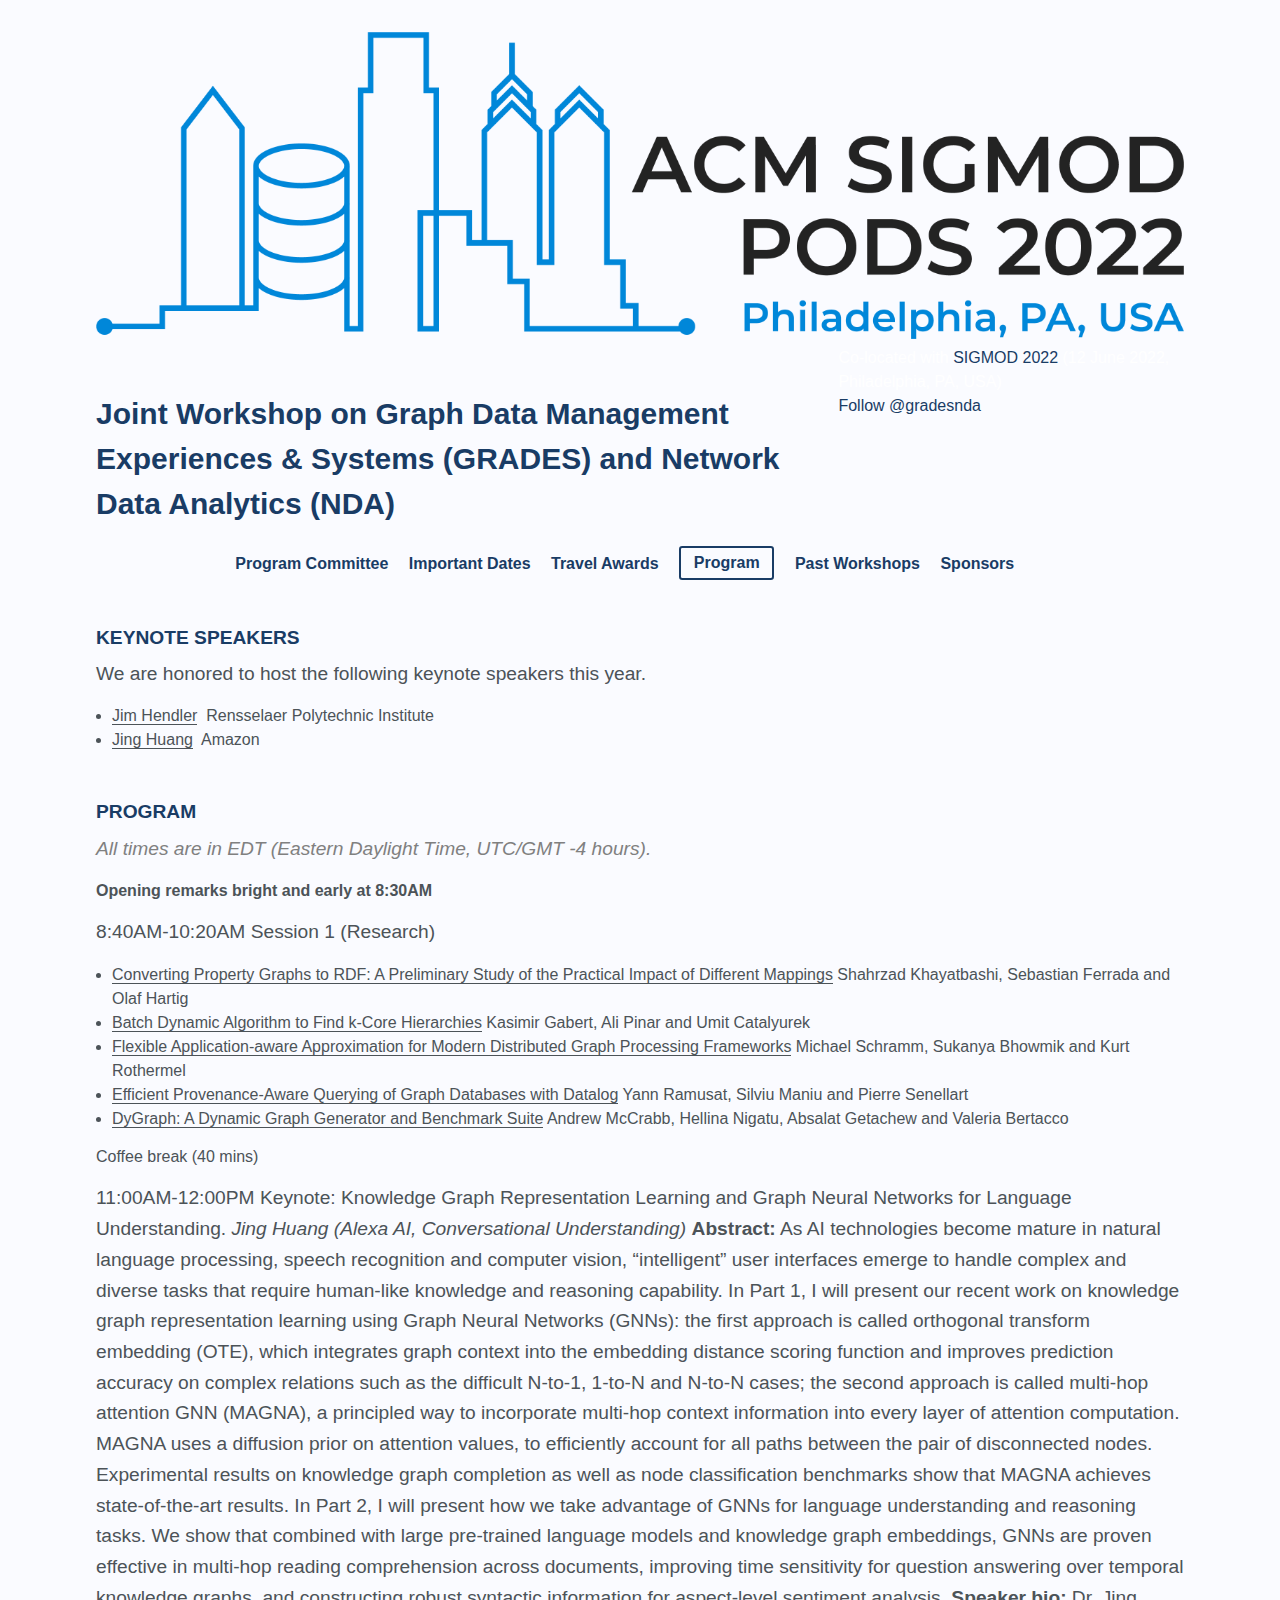
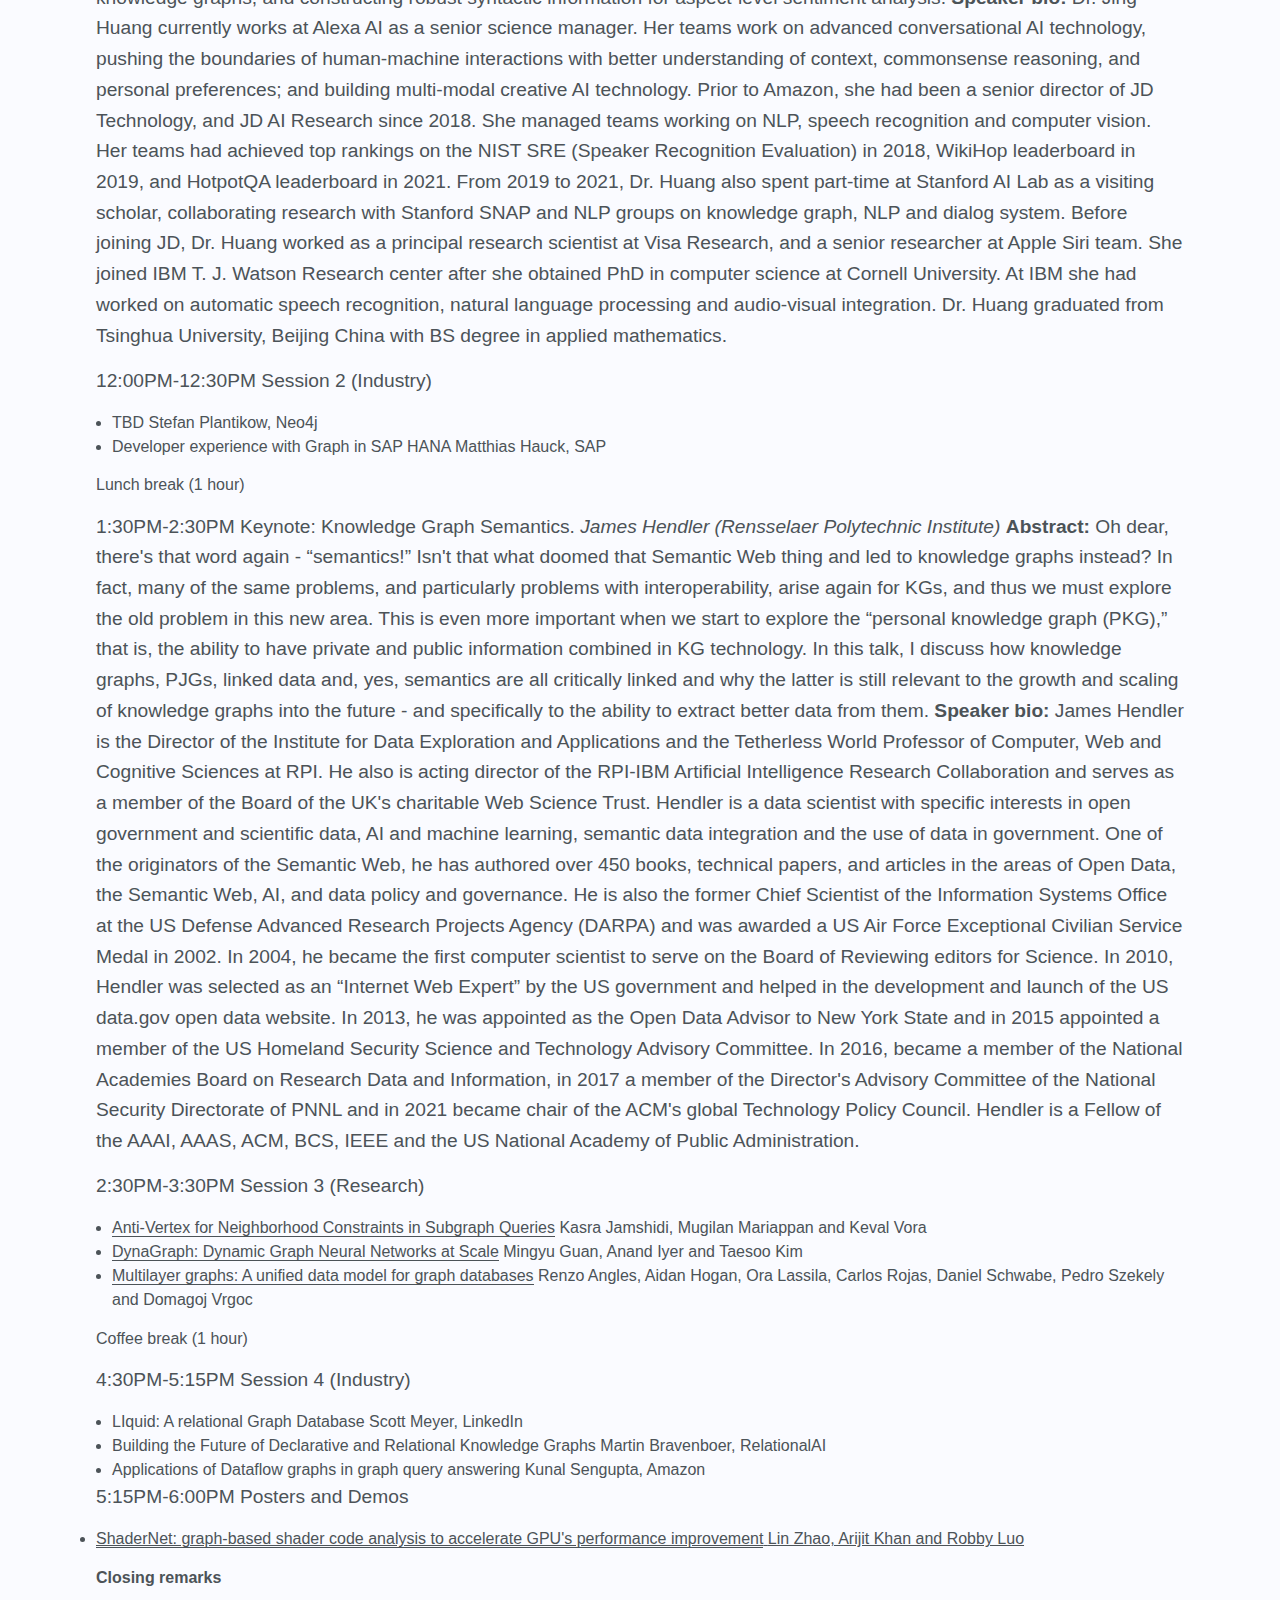
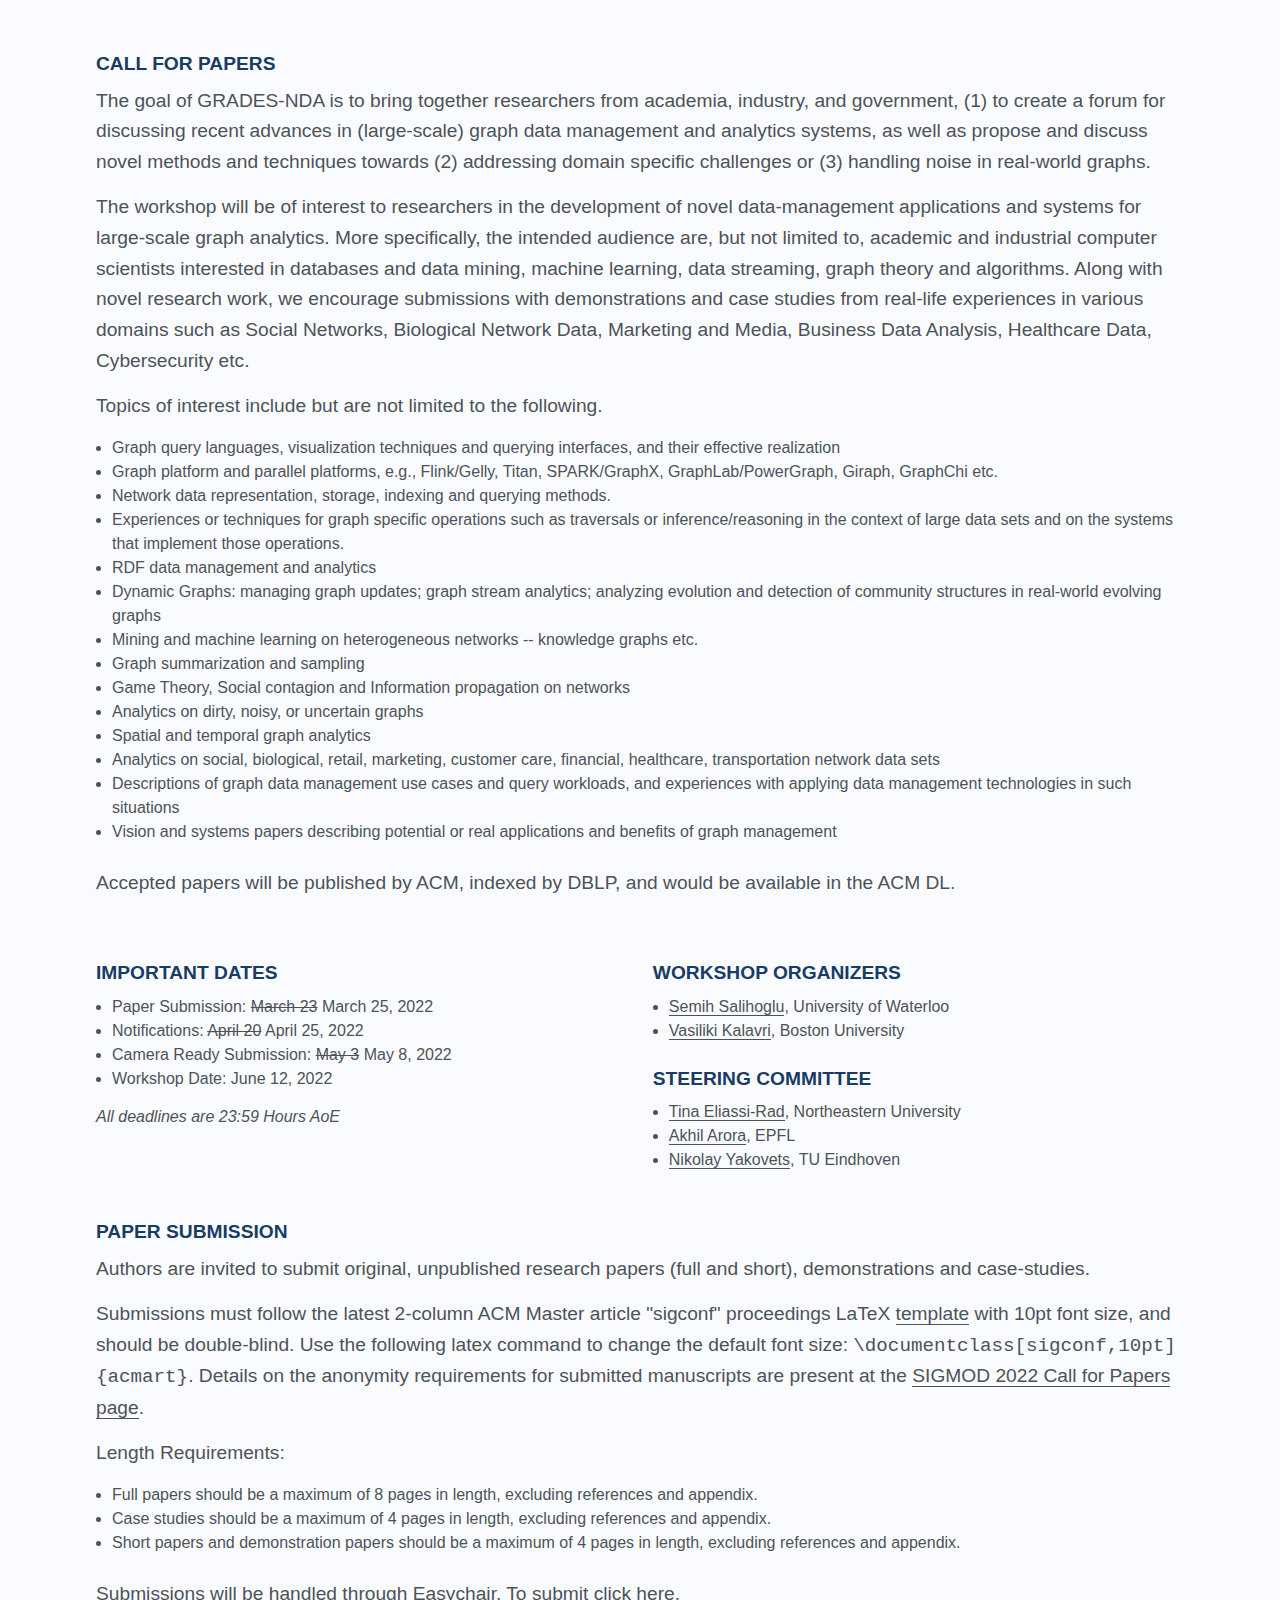
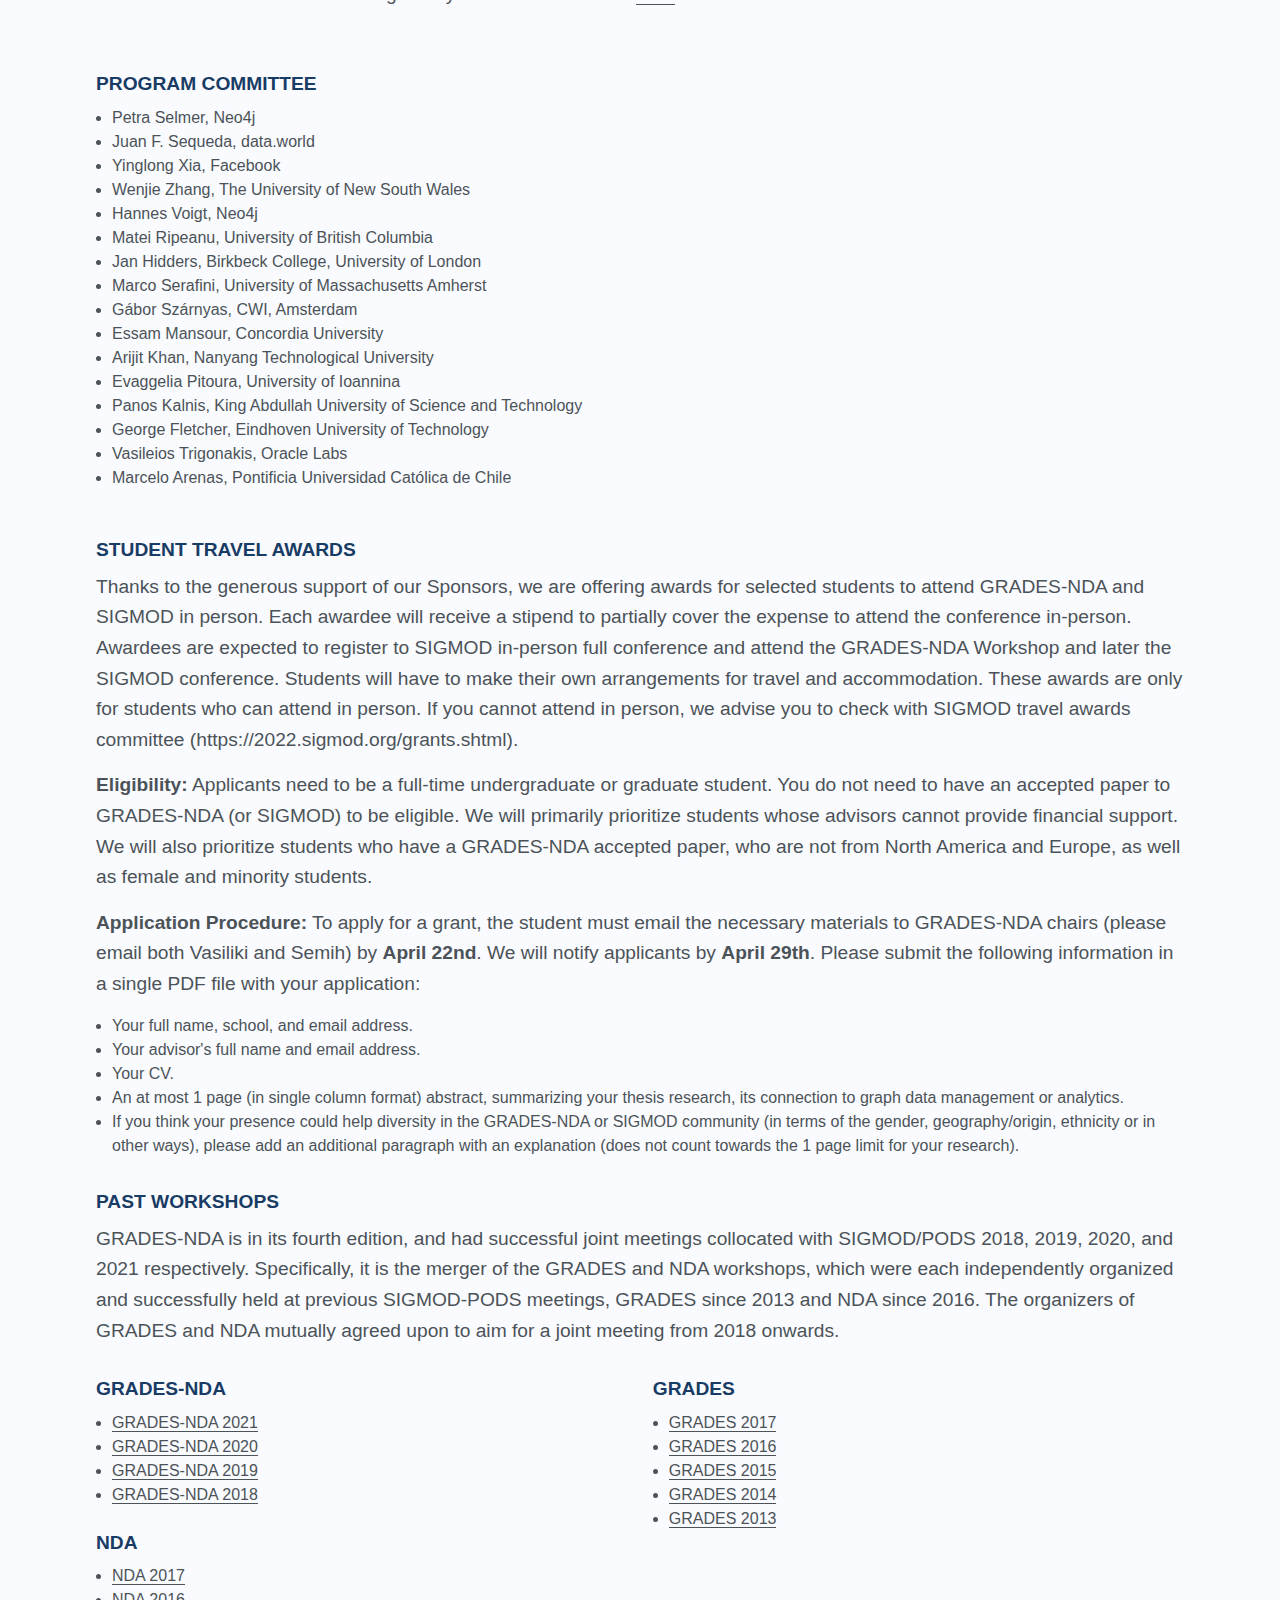
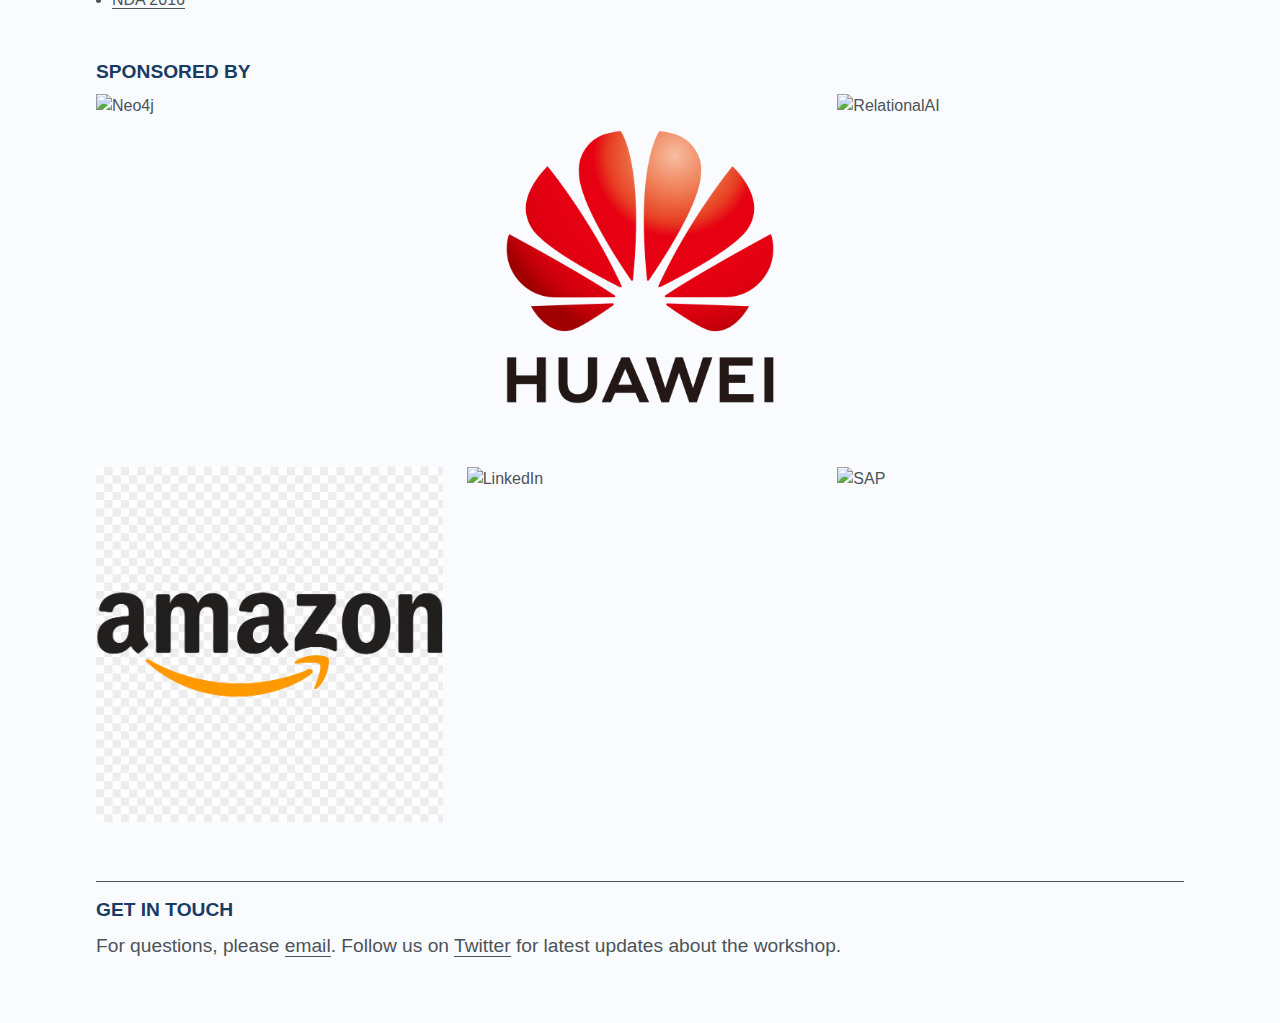
==== commit 30a063f6: "Update index.html" ====
--- a/index.html
+++ b/index.html
@@ -73,23 +73,23 @@
             </p>
 	    <ul>
                 <li class='paper'>
-                    <span class='title'>Converting Property Graphs to RDF: A Preliminary Study of the Practical Impact of Different Mappings</span>
+                    <span class='title'><a href="https://dl.acm.org/doi/abs/10.1145/3534540.3534695">Converting Property Graphs to RDF: A Preliminary Study of the Practical Impact of Different Mappings</a></span>
                     <span class='authors'>Shahrzad Khayatbashi, Sebastian Ferrada and Olaf Hartig</span>
                 </li>
                 <li class='paper'>
-                    <span class='title'>Batch Dynamic Algorithm to Find k-Core Hierarchies</span>
+                    <span class='title'><a href="https://dl.acm.org/doi/abs/10.1145/3534540.3534694">Batch Dynamic Algorithm to Find k-Core Hierarchies</a></span>
                     <span class='authors'>Kasimir Gabert, Ali Pinar and Umit Catalyurek</span>
                 </li>
                 <li class='paper'>
-                    <span class='title'>Flexible Application-aware Approximation for Modern Distributed Graph Processing Frameworks</span>
+                    <span class='title'><a href="https://dl.acm.org/doi/abs/10.1145/3534540.3534693">Flexible Application-aware Approximation for Modern Distributed Graph Processing Frameworks</a></span>
                     <span class='authors'>Michael Schramm, Sukanya Bhowmik and Kurt Rothermel</span>
                 </li>
                 <li class='paper'>
-                    <span class='title'>Efficient Provenance-Aware Querying of Graph Databases with Datalog</span>
+                    <span class='title'><a href="https://dl.acm.org/doi/abs/10.1145/3534540.3534689">Efficient Provenance-Aware Querying of Graph Databases with Datalog</a></span>
                     <span class='authors'>Yann Ramusat, Silviu Maniu and Pierre Senellart</span>
                 </li>
 		<li class='paper'>
-                    <span class='title'>DyGraph: A Dynamic Graph Generator and Benchmark Suite</span>
+                    <span class='title'><a href="https://dl.acm.org/doi/abs/10.1145/3534540.3534692">DyGraph: A Dynamic Graph Generator and Benchmark Suite</a></span>
                     <span class='authors'>Andrew McCrabb, Hellina Nigatu, Absalat Getachew and Valeria Bertacco</span>
                 </li>
             </ul>
@@ -108,12 +108,12 @@
             </p>
 	    <ul>
                 <li class='paper'>
+                    <span class='title'>TBD</span>
+                    <span class='authors'>Stefan Plantikow, Neo4j</span>
+                </li>
+                <li class='paper'>
                     <span class='title'>Developer experience with Graph in SAP HANA</span>
                     <span class='authors'>Matthias Hauck, SAP</span>
-                </li>
-                <li class='paper'>
-                    <span class='title'>TBD</span>
-                    <span class='authors'>Stefan Plantikow, Neo4j</span>
                 </li>
             </ul>
             <p class='session'>
@@ -131,15 +131,15 @@
             </p>
 		<ul>
                 <li class='paper'>
-                    <span class='title'>Anti-Vertex for Neighborhood Constraints in Subgraph Queries</span>
+                    <span class='title'><a href="https://dl.acm.org/doi/abs/10.1145/3534540.3534690">Anti-Vertex for Neighborhood Constraints in Subgraph Queries</a></span>
                     <span class='authors'>Kasra Jamshidi, Mugilan Mariappan and Keval Vora</span>
                 </li>
                 <li class='paper'>
-                    <span class='title'>DynaGraph: Dynamic Graph Neural Networks at Scale</span>
+                    <span class='title'><a href="https://dl.acm.org/doi/abs/10.1145/3534540.3534691">DynaGraph: Dynamic Graph Neural Networks at Scale</a></span>
                     <span class='authors'>Mingyu Guan, Anand Iyer and Taesoo Kim</span>
                 </li>
                 <li class='paper'>
-                    <span class='title'>Multilayer graphs: A unified data model for graph databases</span>
+                    <span class='title'><a href="https://dl.acm.org/doi/10.1145/3534540.3534696">Multilayer graphs: A unified data model for graph databases</a></span>
                     <span class='authors'>Renzo Angles, Aidan Hogan, Ora Lassila, Carlos Rojas, Daniel Schwabe, Pedro Szekely and Domagoj Vrgoc</span>
                 </li>
             </ul>
@@ -167,6 +167,13 @@
             <p class='session'>
                 <span class='time'>5:15PM-6:00PM</span>
                 <span class='stitle'>Posters and Demos</span>
+		    <u>
+		    <li class='paper'>
+                    <span class='title'><a href="https://dl.acm.org/doi/abs/10.1145/3534540.3534688">ShaderNet: graph-based shader code analysis to accelerate GPU's performance improvement</a></span>
+                    <span class='authors'>Lin Zhao, Arijit Khan and Robby Luo</span>
+                </li>
+		    </u>
+            </ul>
             </p>
             <p class='session'>
             <div class="separator"><b>Closing remarks</b></div>
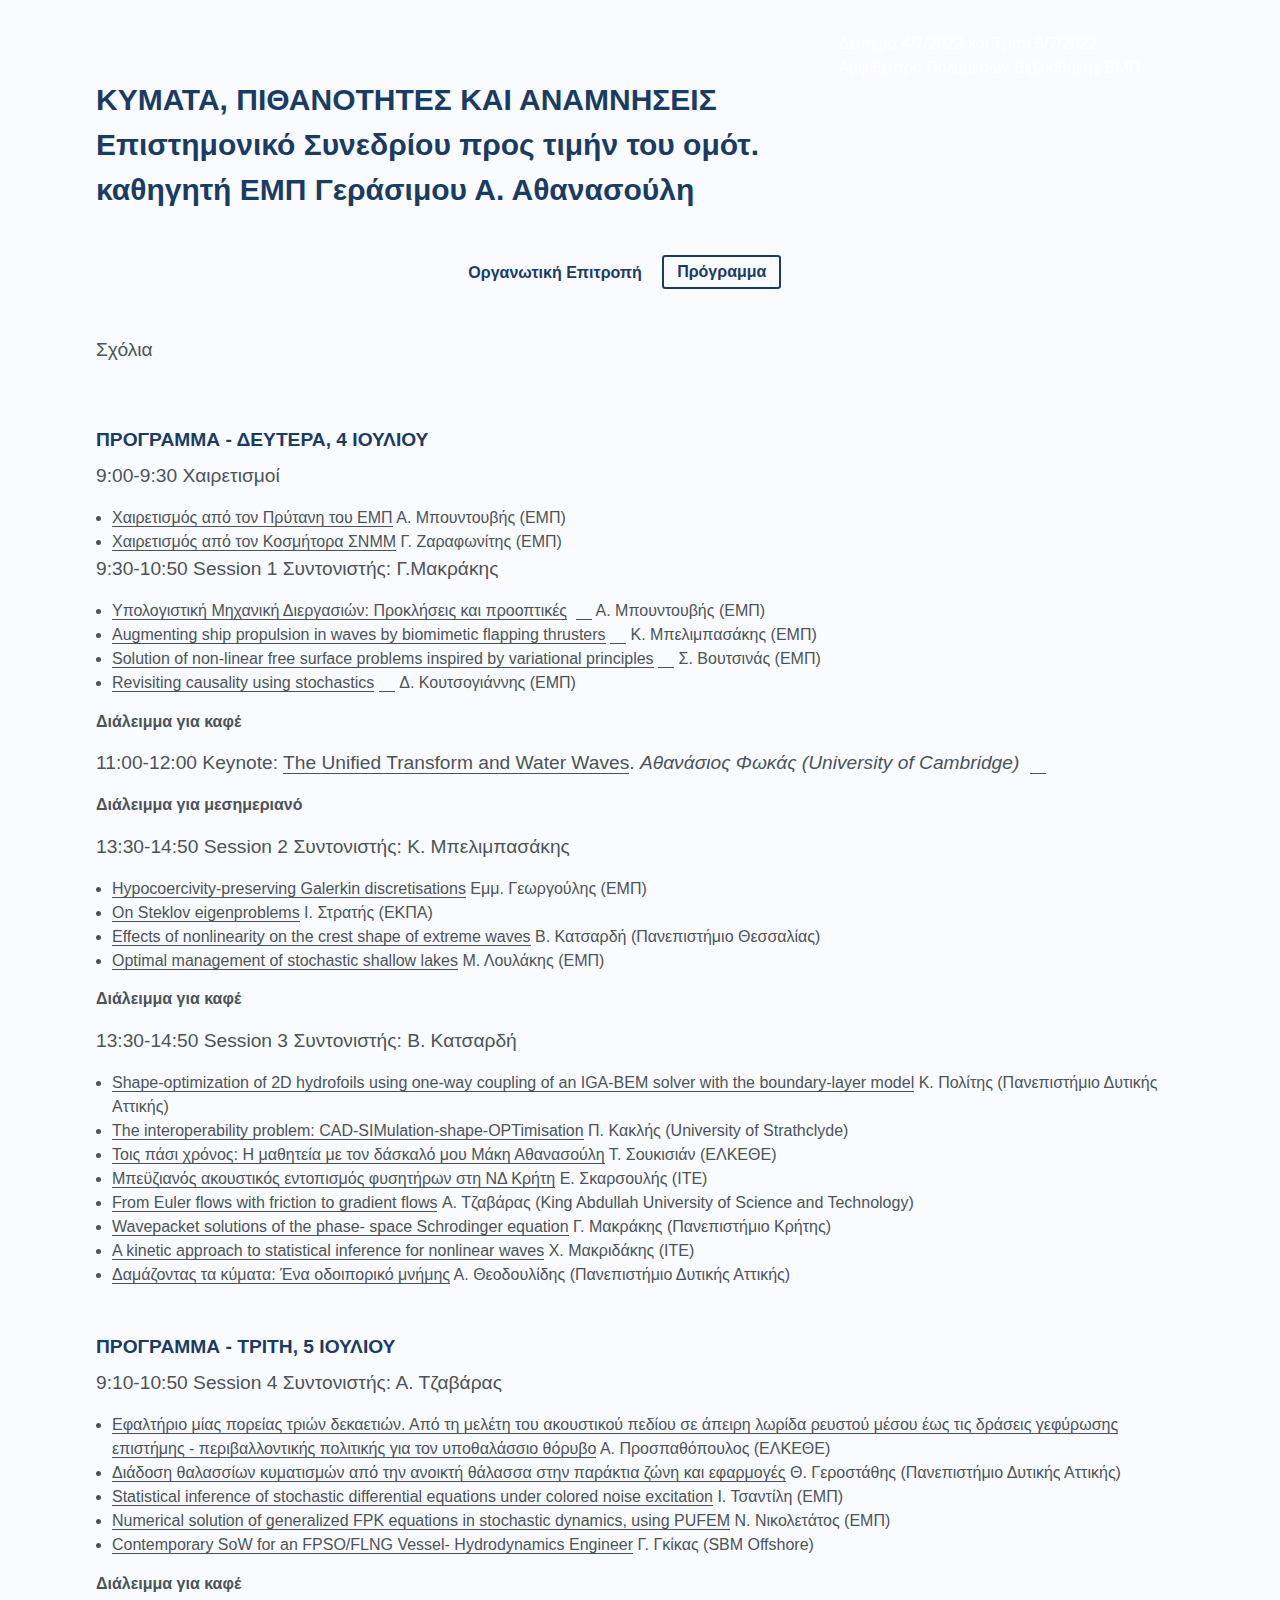
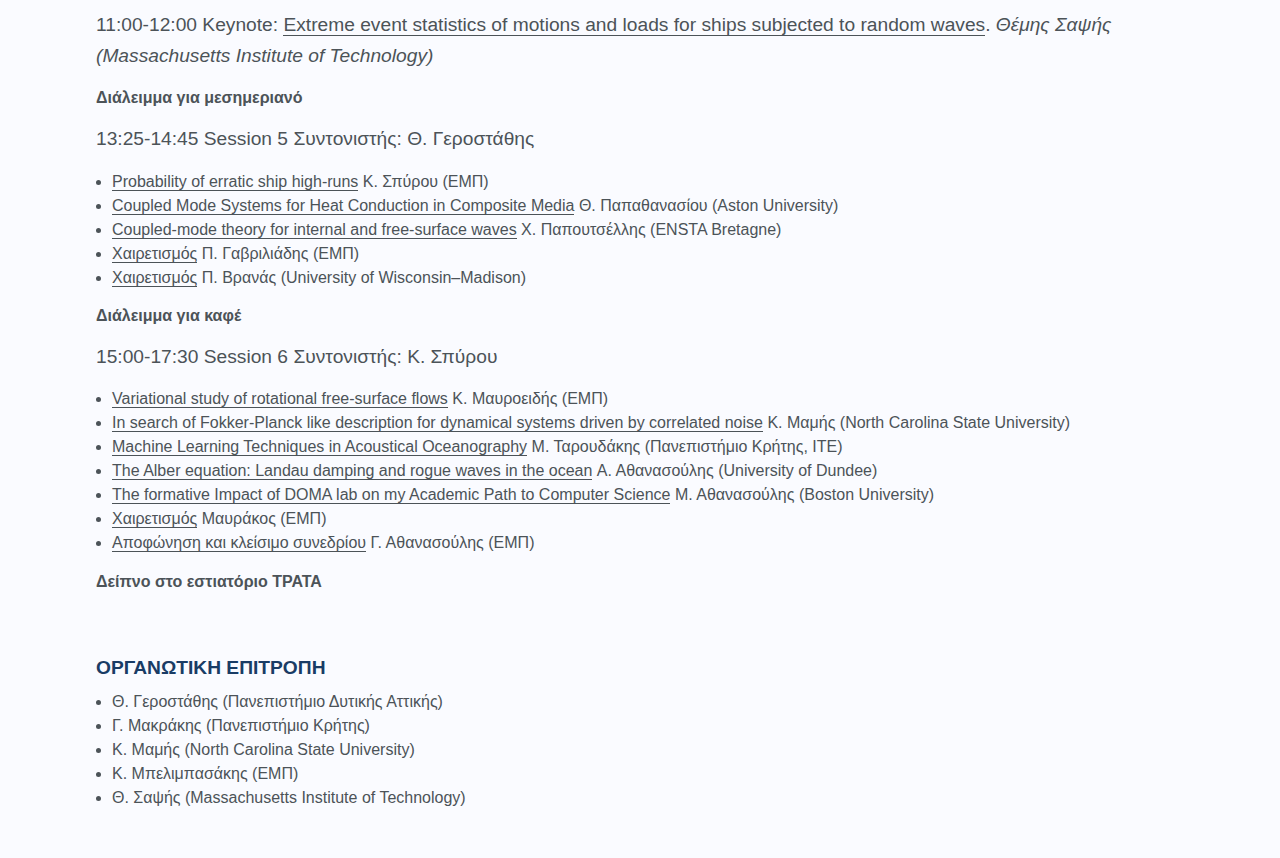
==== commit d5512d08: "minor on: index.html" ====
--- a/index.html
+++ b/index.html
@@ -9,40 +9,40 @@
     <link rel="stylesheet" href="css/vendor/fluidbox.min.css">
     <link rel="stylesheet" href="css/main.css">
 
-    <title>GRADES-NDA 2022</title>
+    <title>ΚΥΜΑΤΑ, ΠΙΘΑΝΟΤΗΤΕΣ ΚΑΙ ΑΝΑΜΝΗΣΕΙΣ</title>
 </head>
 <body>
 
 <header>
-    <div class="photo-grid">
+    <!-- <div class="photo-grid">
         <a href="/"><img src="img/logo.png" alt="GRADES-NDA"></a>
-    </div>
+    </div> -->
     <!--
     <div id="logo-container">
         <div id="logo"><a href="/"><img src="img/grades_nda_v3_twitter.png" alt="Example photo"></a></div>
     </div>
     -->
-    <div id="title-container"> Joint Workshop on Graph Data Management
-        Experiences & Systems (GRADES) and Network Data Analytics (NDA)
+    <div id="title-container"> ΚΥΜΑΤΑ, ΠΙΘΑΝΟΤΗΤΕΣ ΚΑΙ ΑΝΑΜΝΗΣΕΙΣ
+        <p>Επιστημονικό Συνεδρίου προς τιμήν του ομότ. καθηγητή ΕΜΠ Γεράσιμου Α. Αθανασούλη</p>
     </div>
-    <div id="subtitle-container"> Co-located with <a href="http://sigmod2022.org/"> SIGMOD 2022 </a> (12 June 2022, Philadelphia, PA, USA)
+    <div id="subtitle-container"> Δευτέρα 4/7/2022 και Τρίτη 5/7/2022, Αμφιθέατρο Πολυμέσων Βιβλιοθήκης ΕΜΠ
     </div>
-    <div>
-        <a href="https://twitter.com/gradesnda?ref_src=twsrc%5Etfw" class="twitter-follow-button" data-show-count="false" data-size="large">Follow @gradesnda</a><script async src="https://platform.twitter.com/widgets.js" charset="utf-8"></script>
+    <!-- <div> -->
+        <!-- <a href="https://twitter.com/gradesnda?ref_src=twsrc%5Etfw" class="twitter-follow-button" data-show-count="false" data-size="large">Follow @gradesnda</a><script async src="https://platform.twitter.com/widgets.js" charset="utf-8"></script> -->
 <!--        <a href="https://twitter.com/intent/tweet?button_hashtag=gradesnda20&ref_src=twsrc%5Etfw" class="twitter-hashtag-button" data-show-count="false" data-size="large">Tweet #gradesnda20</a><script async src="https://platform.twitter.com/widgets.js" charset="utf-8"></script>-->
-    </div>
+    <!-- </div> -->
     <nav>
         <ul>
-            <li><a href="#pc">Program Committee</a></li>
+            <li><a href="#pc">Οργανωτική Επιτροπή</a></li>
 <!--            <li><a href="#">Accepted Papers</a></li>-->
 <!--            <li><a href="#">Registration</a></li>-->
-            <li><a href="#dates">Important Dates</a></li>
-	    <li><a href="#travel">Travel Awards</a></li>
-            <li><a href="#program" class="bordered">Program</a></li>
+            <!-- <li><a href="#dates">Important Dates</a></li> -->
+	    <!-- <li><a href="#travel">Travel Awards</a></li> -->
+            <li><a href="#program" class="bordered">Πρόγραμμα</a></li>
             <!--li><a href="https://dl.acm.org/doi/proceedings/10.1145/3461837" class="bordered">Proceedings</a></li-->
             <!--			<li><a href="#submission" class="bordered">Paper Submission</a></li>-->
-            <li><a href="#previous">Past Workshops</a></li>
-            <li><a href="#sponsors">Sponsors</a></li>
+            <!-- <li><a href="#previous">Past Workshops</a></li> -->
+            <!-- <li><a href="#sponsors">Sponsors</a></li> -->
 	    </ul>
     </nav>
 </header>
@@ -51,137 +51,261 @@
 
     <section class="row">
         <div class="col-full">
+            <p>Σχόλια</p>
+	    <!-- <h2> Video Recording</h2>
+	    <p> GRADES-NDA 2022 took place in Philadelphia on June 12th, 2022. You can access our recording 
+		<a href="https://acm-org.zoom.us/rec/share/AZDRj0-Mwxi3e4gFNfLzFtMLp7B4DZvNgc4DuYTzUG0Ou3H4wiU8JX9ghE2SbPlN.Rgz9O8dO5elVcpmg">from here</a>.
             <h2>Keynote Speakers</h2>
             <p> We are honored to host the following keynote speakers this year.</p>
             <ul>
                 <li><a href="https://en.wikipedia.org/wiki/James_Hendler">Jim Hendler</a>&nbsp; Rensselaer Polytechnic Institute</li>
                 <li><a href="https://www.linkedin.com/in/jing-huang-935b0216/">Jing Huang</a>&nbsp; Amazon</li>
-            </ul>
+            </ul> -->
         </div>
     </section>
 
     <section class="row">
         <div class="col-full">
-            <h2><a id="program"></a>Program</h2>
-            <p style="color:gray"><i>All times are in EDT (Eastern Daylight Time, UTC/GMT -4 hours).</i></p>
+            <h2><a id="program"></a>Προγραμμα - Δευτερα, 4 Ιουλιου</h2>
+            <!-- <p class='session'>
+            <div class="separator"><b>Opening remarks bright and early at 8:30AM</b></div>
+            </p> -->
             <p class='session'>
-            <div class="separator"><b>Opening remarks bright and early at 8:30AM</b></div>
-            </p>
-            <p class='session'>
-                <span class='time'>8:40AM-10:20AM</span>
-                <span class='stitle'>Session 1 (Research)</span>
+                <span class='time'>9:00-9:30</span>
+                <span class='stitle'>Χαιρετισμοί</span>
             </p>
 	    <ul>
-                <li class='paper'>
-                    <span class='title'><a href="https://dl.acm.org/doi/abs/10.1145/3534540.3534695">Converting Property Graphs to RDF: A Preliminary Study of the Practical Impact of Different Mappings</a></span>
-                    <span class='authors'>Shahrzad Khayatbashi, Sebastian Ferrada and Olaf Hartig</span>
-                </li>
-                <li class='paper'>
-                    <span class='title'><a href="https://dl.acm.org/doi/abs/10.1145/3534540.3534694">Batch Dynamic Algorithm to Find k-Core Hierarchies</a></span>
-                    <span class='authors'>Kasimir Gabert, Ali Pinar and Umit Catalyurek</span>
-                </li>
-                <li class='paper'>
-                    <span class='title'><a href="https://dl.acm.org/doi/abs/10.1145/3534540.3534693">Flexible Application-aware Approximation for Modern Distributed Graph Processing Frameworks</a></span>
-                    <span class='authors'>Michael Schramm, Sukanya Bhowmik and Kurt Rothermel</span>
-                </li>
-                <li class='paper'>
-                    <span class='title'><a href="https://dl.acm.org/doi/abs/10.1145/3534540.3534689">Efficient Provenance-Aware Querying of Graph Databases with Datalog</a></span>
-                    <span class='authors'>Yann Ramusat, Silviu Maniu and Pierre Senellart</span>
-                </li>
-		<li class='paper'>
-                    <span class='title'><a href="https://dl.acm.org/doi/abs/10.1145/3534540.3534692">DyGraph: A Dynamic Graph Generator and Benchmark Suite</a></span>
-                    <span class='authors'>Andrew McCrabb, Hellina Nigatu, Absalat Getachew and Valeria Bertacco</span>
-                </li>
-            </ul>
-            <p class='session'>
-            <div class="separator">Coffee break (40 mins)</div>
-            </p>
-            <p class='session'>
-                <span class='time'>11:00AM-12:00PM</span>
-                <span class='stitle'>Keynote: Knowledge Graph Representation Learning and Graph Neural Networks for Language Understanding. <i>Jing Huang (Alexa AI, Conversational Understanding)</i></span>
-                <span class='abstract'><b>Abstract:</b> As AI technologies become mature in natural language processing, speech recognition and computer vision, “intelligent” user interfaces emerge to handle complex and diverse tasks that require human-like knowledge and reasoning capability. In Part 1, I will present our recent work on knowledge graph representation learning using Graph Neural Networks (GNNs): the first approach is called orthogonal transform embedding (OTE), which integrates graph context into the embedding distance scoring function and improves prediction accuracy on complex relations such as the difficult N-to-1, 1-to-N and N-to-N cases; the second approach is called multi-hop attention GNN (MAGNA), a principled way to incorporate multi-hop context information into every layer of attention computation. MAGNA uses a diffusion prior on attention values, to efficiently account for all paths between the pair of disconnected nodes. Experimental results on knowledge graph completion as well as node classification benchmarks show that MAGNA achieves state-of-the-art results. In Part 2, I will present how we take advantage of GNNs for language understanding and reasoning tasks. We show that combined with large pre-trained language models and knowledge graph embeddings, GNNs are proven effective in multi-hop reading comprehension across documents, improving time sensitivity for question answering over temporal knowledge graphs, and constructing robust syntactic information for aspect-level sentiment analysis.</span>
-                <span class='bio'><b>Speaker bio:</b> Dr. Jing Huang currently works at Alexa AI as a senior science manager. Her teams work on advanced conversational AI technology, pushing the boundaries of human-machine interactions with better understanding of context, commonsense reasoning, and personal preferences; and building multi-modal creative AI technology. Prior to Amazon, she had been a senior director of JD Technology, and JD AI Research since 2018. She managed teams working on NLP, speech recognition and computer vision. Her teams had achieved top rankings on the NIST SRE (Speaker Recognition Evaluation) in 2018, WikiHop leaderboard in 2019, and HotpotQA leaderboard in 2021. From 2019 to 2021, Dr. Huang also spent part-time at Stanford AI Lab as a visiting scholar, collaborating research with Stanford SNAP and NLP groups on knowledge graph, NLP and dialog system. Before joining JD, Dr. Huang worked as a principal research scientist at Visa Research, and a senior researcher at Apple Siri team. She joined IBM T. J. Watson Research center after she obtained PhD in computer science at Cornell University. At IBM she had worked on automatic speech recognition, natural language processing and audio-visual integration. Dr. Huang graduated from Tsinghua University, Beijing China with BS degree in applied mathematics.</span>
-            </p>
-            <p class='session'>
-                <span class='time'>12:00PM-12:30PM</span>
-                <span class='stitle'>Session 2 (Industry)</span>
-            </p>
-	    <ul>
-                <li class='paper'>
-                    <span class='title'>TBD</span>
-                    <span class='authors'>Stefan Plantikow, Neo4j</span>
-                </li>
-                <li class='paper'>
-                    <span class='title'>Developer experience with Graph in SAP HANA</span>
-                    <span class='authors'>Matthias Hauck, SAP</span>
-                </li>
-            </ul>
-            <p class='session'>
-            <div class="separator">Lunch break (1 hour)</div>
-            </p>
-            <p class='session'>
-                <span class='time'>1:30PM-2:30PM</span>
-                <span class='stitle'>Keynote: Knowledge Graph Semantics. <i>James Hendler (Rensselaer Polytechnic Institute)</i></span>
-                <span class='abstract'><b>Abstract:</b> Oh dear, there's that word again - “semantics!”  Isn't that what doomed that Semantic Web thing and led to knowledge graphs instead?  In fact, many of the same problems, and particularly problems with interoperability, arise again for KGs, and thus we must explore the old problem in this new area.  This is even more important when we start to explore the “personal knowledge graph (PKG),” that is, the ability to have private and public information combined in KG technology.  In this talk, I discuss how knowledge graphs, PJGs, linked data and, yes, semantics are all critically linked and why the latter is still relevant to the growth and scaling of knowledge graphs into the future - and specifically to the ability to extract better data from them.</span>
-                <span class='bio'><b>Speaker bio:</b> James Hendler is the Director of the Institute for Data Exploration and Applications and the Tetherless World Professor of Computer, Web and Cognitive Sciences at RPI.  He also is acting director of the RPI-IBM Artificial Intelligence Research Collaboration and serves as a member of the Board of the UK's charitable Web Science Trust.  Hendler is a data scientist with specific interests in open government and scientific data, AI and machine learning, semantic data integration and the use of data in government. One of the originators of the Semantic Web, he has authored over 450 books, technical papers, and articles in the areas of Open Data, the Semantic Web, AI, and data policy and governance. He is also the former Chief Scientist of the Information Systems Office at the US Defense Advanced Research Projects Agency (DARPA) and was awarded a US Air Force Exceptional Civilian Service Medal in 2002. In 2004, he became the first  computer scientist to serve on the Board of Reviewing editors for Science. In 2010, Hendler was selected as an “Internet Web Expert” by the US government and helped in the development and launch of the US data.gov open data website. In 2013, he was appointed as the Open Data Advisor to New York State and in 2015 appointed a member of the US Homeland Security Science and Technology Advisory Committee. In 2016, became a member of the National Academies Board on Research Data and Information, in 2017 a member of the Director's Advisory Committee of the National Security Directorate of PNNL and in 2021 became chair of the ACM's global Technology Policy Council. Hendler is a Fellow of the AAAI, AAAS, ACM, BCS, IEEE and the US National Academy of Public Administration.</span>
-            </p>
-            <p class='session'>
-            <span class='time'>2:30PM-3:30PM</span>
-            <span class='stitle'>Session 3 (Research)</span>
-            </p>
-		<ul>
-                <li class='paper'>
-                    <span class='title'><a href="https://dl.acm.org/doi/abs/10.1145/3534540.3534690">Anti-Vertex for Neighborhood Constraints in Subgraph Queries</a></span>
-                    <span class='authors'>Kasra Jamshidi, Mugilan Mariappan and Keval Vora</span>
-                </li>
-                <li class='paper'>
-                    <span class='title'><a href="https://dl.acm.org/doi/abs/10.1145/3534540.3534691">DynaGraph: Dynamic Graph Neural Networks at Scale</a></span>
-                    <span class='authors'>Mingyu Guan, Anand Iyer and Taesoo Kim</span>
-                </li>
-                <li class='paper'>
-                    <span class='title'><a href="https://dl.acm.org/doi/10.1145/3534540.3534696">Multilayer graphs: A unified data model for graph databases</a></span>
-                    <span class='authors'>Renzo Angles, Aidan Hogan, Ora Lassila, Carlos Rojas, Daniel Schwabe, Pedro Szekely and Domagoj Vrgoc</span>
-                </li>
-            </ul>
-            <p class='session'>
-            <div class="separator">Coffee break (1 hour)</div>
-            </p>
-            <p class='session'>
-                <span class='time'>4:30PM-5:15PM</span>
-                <span class='stitle'>Session 4 (Industry)</span>
-            </p>
-    	    <ul>
-                <li class='paper'>
-                    <span class='title'>LIquid: A relational Graph Database</span>
-                    <span class='authors'>Scott Meyer, LinkedIn</span>
-                </li>
-                <li class='paper'>
-                    <span class='title'>Building the Future of Declarative and Relational Knowledge Graphs</span>
-                    <span class='authors'>Martin Bravenboer, RelationalAI</span>
-                </li>
-		<li class='paper'>
-                    <span class='title'>Applications of Dataflow graphs in graph query answering</span>
-                    <span class='authors'>Kunal Sengupta, Amazon</span>
-                </li>
-            </ul>
-            <p class='session'>
-                <span class='time'>5:15PM-6:00PM</span>
-                <span class='stitle'>Posters and Demos</span>
-		    <u>
-		    <li class='paper'>
-                    <span class='title'><a href="https://dl.acm.org/doi/abs/10.1145/3534540.3534688">ShaderNet: graph-based shader code analysis to accelerate GPU's performance improvement</a></span>
-                    <span class='authors'>Lin Zhao, Arijit Khan and Robby Luo</span>
-                </li>
-		    </u>
-            </ul>
-            </p>
-            <p class='session'>
-            <div class="separator"><b>Closing remarks</b></div>
-            </p>
-
+            <li class='paper'>
+                <span class='title'><a href="">Χαιρετισμός από τον Πρύτανη του ΕΜΠ</a> </span>
+                <span class='authors'>Α. Μπουντουβής (ΕΜΠ)</span>
+            </li>
+            <li class='paper'>
+                <span class='title'><a href="">Χαιρετισμός από τον Κοσμήτορα ΣΝΜΜ</a></span>
+                <span class='authors'>Γ. Ζαραφωνίτης (ΕΜΠ)</span>
+            </li>
+        </ul>
+        <p class='session'>
+            <span class='time'>9:30-10:50</span>
+            <span class='stitle'>Session 1</span>
+            <span class='authors'>Συντονιστής: Γ.Μακράκης</span>
+        </p>
+        <ul>
+            <li class='paper'>
+                <span class='title'><a href="">Υπολογιστική Μηχανική Διεργασιών: Προκλήσεις και προοπτικές</a> &nbsp;<a href="" class="ppt"><img src="img/slides.svg" width="16" height="16"></a></span>
+                <span class='authors'>Α. Μπουντουβής (ΕΜΠ)</span>
+            </li>
+            <li class='paper'>
+                <span class='title'><a href="">Augmenting ship propulsion in waves by biomimetic flapping thrusters</a>&nbsp;<a href="" class="ppt"><img src="img/slides.svg" width="16" height="16"></a></span>
+                <span class='authors'>Κ. Μπελιμπασάκης (ΕΜΠ)</span>
+            </li>
+            <li class='paper'>
+                <span class='title'><a href="">Solution of non-linear free surface problems inspired by variational principles</a>&nbsp;<a href="" class="ppt"><img src="img/slides.svg" width="16" height="16"></a></span>
+                <span class='authors'>Σ. Βουτσινάς (ΕΜΠ)</span>
+            </li>
+            <li class='paper'>
+                <span class='title'><a href="">Revisiting causality using stochastics</a>&nbsp;<a href="" class="ppt"><img src="img/slides.svg" width="16" height="16"></a></span>
+                <span class='authors'>Δ. Κουτσογιάννης (ΕΜΠ)</span>
+            </li>
+        </ul>
+        <p class='session'>
+        <div class="separator"><b>Διάλειμμα για καφέ</b></div>
+        </p>
+        <p class='session'>
+            <span class='time'>11:00-12:00</span>
+            <span class='stitle'>Keynote: <a href="">The Unified Transform and Water Waves</a>. <i>Αθανάσιος Φωκάς (University of Cambridge)</i> &nbsp;<a href="" class="ppt"><img src="img/slides.svg" width="16" height="16"></a></span>
+            <!-- <span class='authors'><i>Αθανάσιος Φωκάς (University of Cambridge)</i></span> -->
+            <!-- <span class='abstract'><b>Abstract:</b> ΤΒΑ </span> -->
+            <!-- <span class='bio'><b>Speaker bio:</b> ΤΒΑ </span> -->
+        </p>
+        <p class='session'>
+        <div class="separator"><b>Διάλειμμα για μεσημεριανό</b></div>
+        </p>
+        <p class='session'>
+            <span class='time'>13:30-14:50</span>
+            <span class='stitle'>Session 2</span>
+            <span class='authors'>Συντονιστής: Κ. Μπελιμπασάκης</span>
+        </p>
+        <ul>
+            <li class='paper'>
+                <span class='title'><a href="">Hypocoercivity-preserving Galerkin discretisations</a></span>
+                <span class='authors'>Εμμ. Γεωργούλης (ΕΜΠ)</span>
+            </li>
+            <li class='paper'>
+                <span class='title'><a href="">On Steklov eigenproblems</a></span>
+                <span class='authors'>Ι. Στρατής (ΕΚΠΑ)</span>
+            </li>
+            <li class='paper'>
+                <span class='title'><a href="">Effects of nonlinearity on the crest shape of extreme waves</a></span>
+                <span class='authors'>Β. Κατσαρδή (Πανεπιστήμιο Θεσσαλίας)</span>
+            </li>
+            <li class='paper'>
+                <span class='title'><a href="">Optimal management of stochastic shallow lakes</a></span>
+                <span class='authors'>Μ. Λουλάκης (ΕΜΠ)</span>
+            </li>
+        </ul>
+        <p class='session'>
+        <div class="separator"><b>Διάλειμμα για καφέ</b></div>
+        </p>
+        <p class='session'>
+            <span class='time'>13:30-14:50</span>
+            <span class='stitle'>Session 3</span>
+            <span class='authors'>Συντονιστής: Β. Κατσαρδή</span>
+        </p>
+        <ul>
+            <li class='paper'>
+                <span class='title'><a href="">Shape-optimization of 2D hydrofoils using one-way coupling of an IGA-BEM solver with the boundary-layer model</a></span>
+                <span class='authors'>Κ. Πολίτης (Πανεπιστήμιο Δυτικής Αττικής)</span>
+            </li>
+            <li class='paper'>
+                <span class='title'><a href="">The interoperability problem: CAD-SIMulation-shape-OPTimisation</a></span>
+                <span class='authors'>Π. Κακλής (University of Strathclyde)</span>
+            </li>
+            <li class='paper'>
+                <span class='title'><a href="">Τοις πάσι χρόνος: Η μαθητεία με τον δάσκαλό μου Μάκη Αθανασούλη</a></span>
+                <span class='authors'>Τ. Σουκισιάν (ΕΛΚΕΘΕ)</span>
+            </li>
+            <li class='paper'>
+                <span class='title'><a href="">Μπεϋζιανός ακουστικός εντοπισμός φυσητήρων στη ΝΔ Κρήτη</a></span>
+                <span class='authors'>Ε. Σκαρσουλής (ΙΤΕ)</span>
+            </li>
+            <li class='paper'>
+                <span class='title'><a href="">From Euler flows with friction to gradient flows</a></span>
+                <span class='authors'>Α. Τζαβάρας (King Abdullah University of Science and Technology)</span>
+            </li>
+            <li class='paper'>
+                <span class='title'><a href="">Wavepacket solutions of the phase- space Schrodinger equation</a></span>
+                <span class='authors'>Γ. Μακράκης (Πανεπιστήμιο Κρήτης)</span>
+            </li>
+            <li class='paper'>
+                <span class='title'><a href="">A kinetic approach to statistical inference for nonlinear waves</a></span>
+                <span class='authors'>Χ. Μακριδάκης (ΙΤΕ)</span>
+            </li>
+            <li class='paper'>
+                <span class='title'><a href="">Δαμάζοντας τα κύματα: Ένα οδοιπορικό μνήμης</a></span>
+                <span class='authors'>Α. Θεοδουλίδης (Πανεπιστήμιο Δυτικής Αττικής)</span>
+            </li>
+
+        </ul>
+
+        <br><br>
+        <h2><a id="program"></a>Προγραμμα - Τριτη, 5 Ιουλιου</h2>
+        <p class='session'>
+            <span class='time'>9:10-10:50</span>
+            <span class='stitle'>Session 4</span>
+            <span class='authors'>Συντονιστής: Α. Τζαβάρας</span>
+        </p>
+        <ul>
+            <li class='paper'>
+                <span class='title'><a href="">Εφαλτήριο μίας πορείας τριών δεκαετιών. Από τη μελέτη του ακουστικού πεδίου σε άπειρη λωρίδα ρευστού μέσου έως τις δράσεις γεφύρωσης επιστήμης - περιβαλλοντικής πολιτικής για τον υποθαλάσσιο θόρυβο</a></span>
+                <span class='authors'>Α. Προσπαθόπουλος (ΕΛΚΕΘΕ)</span>
+            </li>
+            <li class='paper'>
+                <span class='title'><a href="">Διάδοση θαλασσίων κυματισμών από την ανοικτή θάλασσα στην παράκτια ζώνη και εφαρμογές</a></span>
+                <span class='authors'>Θ. Γεροστάθης (Πανεπιστήμιο Δυτικής Αττικής)</span>
+            </li>
+            <li class='paper'>
+                <span class='title'><a href="">Statistical inference of stochastic differential equations under colored noise excitation</a></span>
+                <span class='authors'>Ι. Τσαντίλη (ΕΜΠ)</span>
+            </li>
+            <li class='paper'>
+                <span class='title'><a href="">Numerical solution of generalized FPK equations in stochastic dynamics, using PUFEM</a></span>
+                <span class='authors'>Ν. Νικολετάτος (ΕΜΠ)</span>
+            </li>
+            <li class='paper'>
+                <span class='title'><a href="">Contemporary SoW for an FPSO/FLNG Vessel- Hydrodynamics Engineer</a></span>
+                <span class='authors'>Γ. Γκίκας (SBM Offshore)</span>
+            </li>
+
+        </ul>
+
+        <p class='session'>
+        <div class="separator"><b>Διάλειμμα για καφέ</b></div>
+        </p>
+        <p class='session'>
+            <span class='time'>11:00-12:00</span>
+            <span class='stitle'>Keynote: <a href="">Extreme event statistics of motions and loads for ships subjected to random waves</a>. <i>Θέμης Σαψής (Massachusetts Institute of Technology)</i></span>
+            <!-- <span class='authors'><i>Αθανάσιος Φωκάς (University of Cambridge)</i></span> -->
+            <!-- <span class='abstract'><b>Abstract:</b> ΤΒΑ </span> -->
+            <!-- <span class='bio'><b>Speaker bio:</b> ΤΒΑ </span> -->
+        </p>
+        <p class='session'>
+        <div class="separator"><b>Διάλειμμα για μεσημεριανό</b></div>
+        </p>
+
+        <p class='session'>
+            <span class='time'>13:25-14:45</span>
+            <span class='stitle'>Session 5</span>
+            <span class='authors'>Συντονιστής: Θ. Γεροστάθης</span>
+        </p>
+        <ul>
+            <li class='paper'>
+                <span class='title'><a href="">Probability of erratic ship high-runs</a></span>
+                <span class='authors'>Κ. Σπύρου (EMΠ)</span>
+            </li>
+            <li class='paper'>
+                <span class='title'><a href="">Coupled Mode Systems for Heat Conduction in Composite Media</a></span>
+                <span class='authors'>Θ. Παπαθανασίου (Aston University)</span>
+            </li>
+            <li class='paper'>
+                <span class='title'><a href="">Coupled-mode theory for internal and free-surface waves</a></span>
+                <span class='authors'>Χ. Παπουτσέλλης (ENSTA Bretagne)</span>
+            </li>
+            <li class='paper'>
+                <span class='title'><a href="">Χαιρετισμός</a></span>
+                <span class='authors'>Π. Γαβριλιάδης (ΕΜΠ)</span>
+            </li>
+            <li class='paper'>
+                <span class='title'><a href="">Χαιρετισμός</a></span>
+                <span class='authors'>Π. Βρανάς (University of Wisconsin–Madison)</span>
+            </li>
+        </ul>
+
+        <p class='session'>
+        <div class="separator"><b>Διάλειμμα για καφέ</b></div>
+        </p>
+        <p class='session'>
+            <span class='time'>15:00-17:30</span>
+            <span class='stitle'>Session 6</span>
+            <span class='authors'>Συντονιστής: Κ. Σπύρου</span>
+        </p>
+        <ul>
+            <li class='paper'>
+                <span class='title'><a href="">Variational study of rotational free-surface flows</a></span>
+                <span class='authors'>Κ. Μαυροειδής (ΕΜΠ)</span>
+            </li>
+            <li class='paper'>
+                <span class='title'><a href="">In search of Fokker-Planck like description for dynamical systems driven by correlated noise</a></span>
+                <span class='authors'>Κ. Μαμής (North Carolina State University)</span>
+            </li>
+            <li class='paper'>
+                <span class='title'><a href="">Machine Learning Techniques in Acoustical Oceanography</a></span>
+                <span class='authors'>Μ. Ταρουδάκης (Πανεπιστήμιο Κρήτης, ΙΤΕ)</span>
+            </li>
+            <li class='paper'>
+                <span class='title'><a href="">The Alber equation: Landau damping and rogue waves in the ocean</a></span>
+                <span class='authors'>Α. Αθανασούλης (University of Dundee)</span>
+            </li>
+            <li class='paper'>
+                <span class='title'><a href="">The formative Impact of DOMA lab on my Academic Path to Computer Science</a></span>
+                <span class='authors'>Μ. Αθανασούλης (Boston University)</span>
+            </li>
+            <li class='paper'>
+                <span class='title'><a href="">Χαιρετισμός</a></span>
+                <span class='authors'>Μαυράκος (ΕΜΠ)</span>
+            </li>
+            <li class='paper'>
+                <span class='title'><a href="">Αποφώνηση και κλείσιμο συνεδρίου</a></span>
+                <span class='authors'>Γ. Αθανασούλης (ΕΜΠ)</span>
+            </li>
+        </ul>
+    
+        <p class='session'>
+        <div class="separator"><b>Δείπνο στο εστιατόριο ΤΡΑΤΑ</b></div>
+        </p>
+    
         </div>
     </section>
-
+<!-- 
     <section class="row">
         <div class="col-full">
             <h2>Call for Papers</h2>
@@ -217,9 +341,9 @@
             <br>
             <p> Accepted papers will be published by ACM, indexed by DBLP, and would be available in the ACM DL.</p>
         </div>
-    </section>
-
-	<section class="row">
+    </section> -->
+
+	<!-- <section class="row">
 		<div class="col">
 			<h2><a id="dates"></a>Important Dates</h2>
 			<ul>
@@ -227,15 +351,15 @@
                 <li>Notifications: <strike>April 20</strike> April 25, 2022</li>
                 <li>Camera Ready Submission: <strike>May 3</strike> May 8, 2022</li>
                 <li>Workshop Date: June 12, 2022</li>
-<!--				<li>Paper Submission: <strike>March 23</strike> April 6, 2020</li>-->
-<!--				<li>Notifications: <strike>April 13</strike> April 27, 2020</li>-->
-<!--				<li>Camera Ready Submission: <strike>April 27</strike> May 11, 2020</li>-->
-<!--				<li>Workshop Date: June 14, 2020</li>-->
+				<li>Paper Submission: <strike>March 23</strike> April 6, 2020</li>
+				<li>Notifications: <strike>April 13</strike> April 27, 2020</li>
+				<li>Camera Ready Submission: <strike>April 27</strike> May 11, 2020</li>
+				<li>Workshop Date: June 14, 2020</li>
 			</ul>
 			<p></p>
 			<i>All deadlines are 23:59 Hours AoE</i>
             <p></p>
-<!--            <i> We are aware that many people are trying to adapt to a new and challenging life circumstances due to the global spread of COVID-19. To accommodate for this, we decided to extend the GRADES-NDA submission and review deadlines by 2 weeks.</i>-->
+           <i> We are aware that many people are trying to adapt to a new and challenging life circumstances due to the global spread of COVID-19. To accommodate for this, we decided to extend the GRADES-NDA submission and review deadlines by 2 weeks.</i>
 		</div>
 		<div class="col">
 			<h2>Workshop Organizers</h2>
@@ -250,9 +374,9 @@
                 <li><a href="http://yakovets.ca/">Nikolay Yakovets</a>, TU Eindhoven</li>
 			</ul>
 		</div>
-	</section>
-
-    <section class="row">
+	</section> -->
+
+    <!-- <section class="row">
         <div class="col-full">
             <h2><a id="submission"></a>Paper Submission</h2>
             <p>Authors are invited to submit original, unpublished research papers (full and short), demonstrations and case-studies. </p>
@@ -269,33 +393,22 @@
             <br>
             <p>Submissions will be handled through Easychair. To submit click <a href="https://easychair.org/conferences/?conf=gradesnda2022">here</a>.</p>
         </div>
+    </section> -->
+
+    <section class="row">
+        <div class="col-full">
+            <h2><a id="pc"></a>Οργανωτικη Επιτροπη</h2>
+            <ul>
+                <li>Θ. Γεροστάθης (Πανεπιστήμιο Δυτικής Αττικής) </li>
+                <li>Γ. Μακράκης (Πανεπιστήμιο Κρήτης)</li>
+                <li>Κ. Μαμής (North Carolina State University)</li>
+                <li>Κ. Μπελιμπασάκης (ΕΜΠ)</li>
+                <li>Θ. Σαψής (Massachusetts Institute of Technology)</li>
+            </ul>
+        </div>
     </section>
 
-    <section class="row">
-        <div class="col-full">
-            <h2><a id="pc"></a>Program Committee</h2>
-            <ul>
-		<li>Petra Selmer, Neo4j</li>
-		<li>Juan F. Sequeda, data.world</li>
-		<li>Yinglong Xia, Facebook</li>
-		<li>Wenjie Zhang, The University of New South Wales</li>
-		<li>Hannes Voigt, Neo4j</li>
-		<li>Matei Ripeanu, University of British Columbia</li>
-		<li>Jan Hidders, Birkbeck College, University of London</li>
-		<li>Marco Serafini, University of Massachusetts Amherst</li>
-		<li>Gábor Szárnyas, CWI, Amsterdam</li>
-		<li>Essam Mansour, Concordia University</li>
-		<li>Arijit Khan, Nanyang Technological University</li>
-		<li>Evaggelia Pitoura, University of Ioannina</li>
-		<li>Panos Kalnis, King Abdullah University of Science and Technology</li>
-		<li>George Fletcher, Eindhoven University of Technology</li>
-		<li>Vasileios Trigonakis, Oracle Labs</li>
-		<li>Marcelo Arenas, Pontificia Universidad Católica de Chile</li>
-            </ul>
-        </div>
-    </section>
-
-    <section class="row">
+    <!-- <section class="row">
         <div class="col-full">
             <h2><a id="travel"></a>Student Travel Awards</h2>
             <p>Thanks to the generous support of our Sponsors, we are offering awards for selected students to attend GRADES-NDA and SIGMOD in person. 
@@ -320,9 +433,9 @@
 		<li>If you think your presence could help diversity in the GRADES-NDA or SIGMOD community (in terms of the gender, geography/origin, ethnicity or in other ways), please add an additional paragraph with an explanation (does not count towards the 1 page limit for your research).</li>
             </ul>
         </div>
-    </section>
-
-    <section class="row">
+    </section> -->
+
+    <!-- <section class="row">
         <h2 id="previous">Past Workshops</h2>
         <p>GRADES-NDA is in its fourth edition, and had successful joint meetings collocated with SIGMOD/PODS 2018, 2019, 2020, and 2021 respectively. Specifically, it is the merger of the GRADES and NDA workshops, which were each independently organized and successfully held at previous SIGMOD-PODS meetings, GRADES since 2013 and NDA since 2016. The organizers of GRADES and NDA mutually agreed upon to aim for a joint meeting from 2018 onwards.</p>
         <div class="col">
@@ -349,9 +462,9 @@
                 <li><a href="https://event.cwi.nl/grades/2013/index.shtml">GRADES 2013</a></li>
             </ul>
         </div>
-    </section>
-
-    <section class="row">
+    </section> -->
+
+    <!-- <section class="row">
         <div class="col-full">
             <h2 id="sponsors">Sponsored by</h2>
             <div class="photo-grid">
@@ -364,21 +477,21 @@
 		<a href="https://http://linkedin.com/" class="col-3"><img src="img/linkedin-logo.png" alt="LinkedIn"></a>
 		<a href="https://www.sap.com/index.html" class="col-3"><img src="img/sap-logo.png" alt="SAP"></a>
 	    </div>
-            <!--div class="photo-grid">
+            div class="photo-grid">
                 <a href="https://www.sap.com/index.html" class="col-3"><img src="img/sap-logo.png" alt="SAP"></a>
                 <a href="https://www.google.com/" class="col-3"><img src="img/google.png" alt="GOOGLE"></a>
-            </div-->
-        </div>
-    </section>
-
-    <section class="row">
+            </div
+        </div>
+    </section> -->
+
+    <!-- <section class="row">
         <div class="col-full-b">
             <h2>Get in touch</h2>
             <p>
                 For questions, please <a href="mailto:gradesnda2022@easychair.org">email</a>. Follow us on <a href="https://twitter.com/gradesnda">Twitter</a> for latest updates about the workshop.
             </p>
         </div>
-    </section>
+    </section> -->
 
 </div>
 
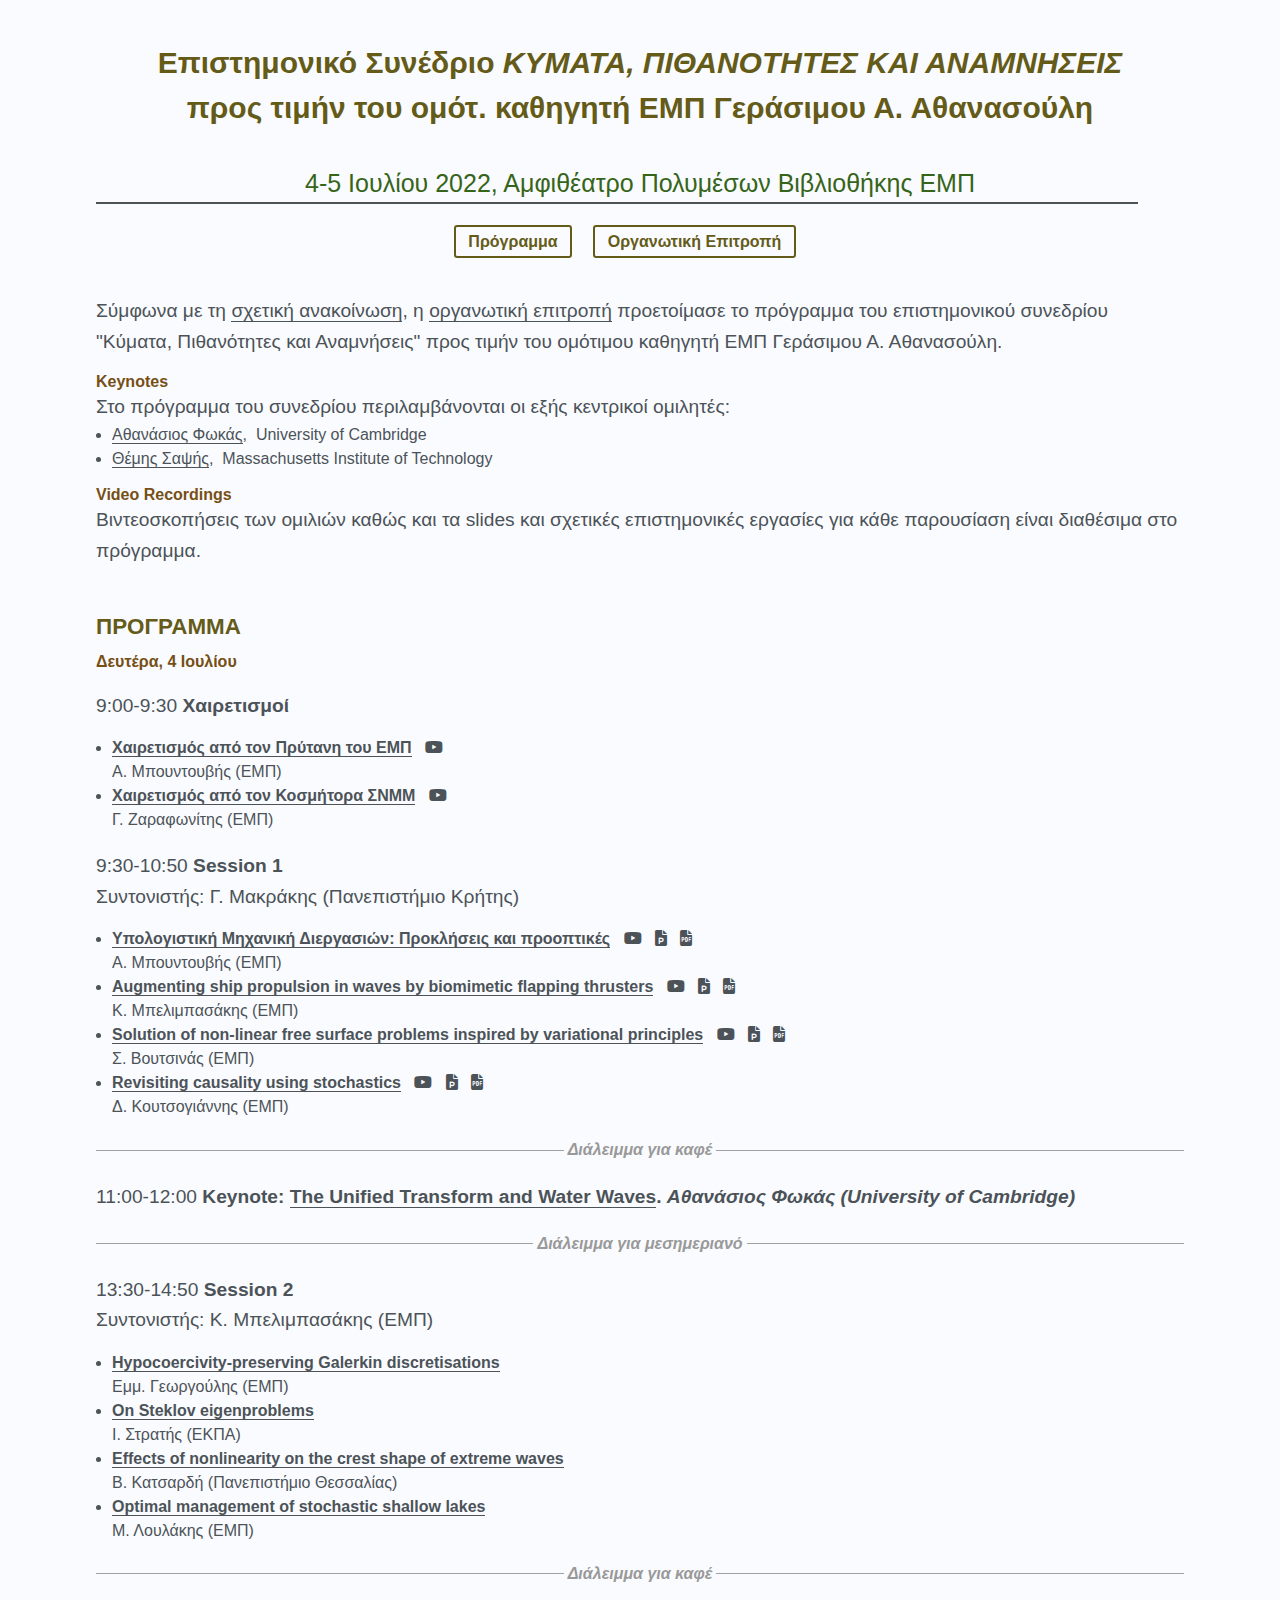
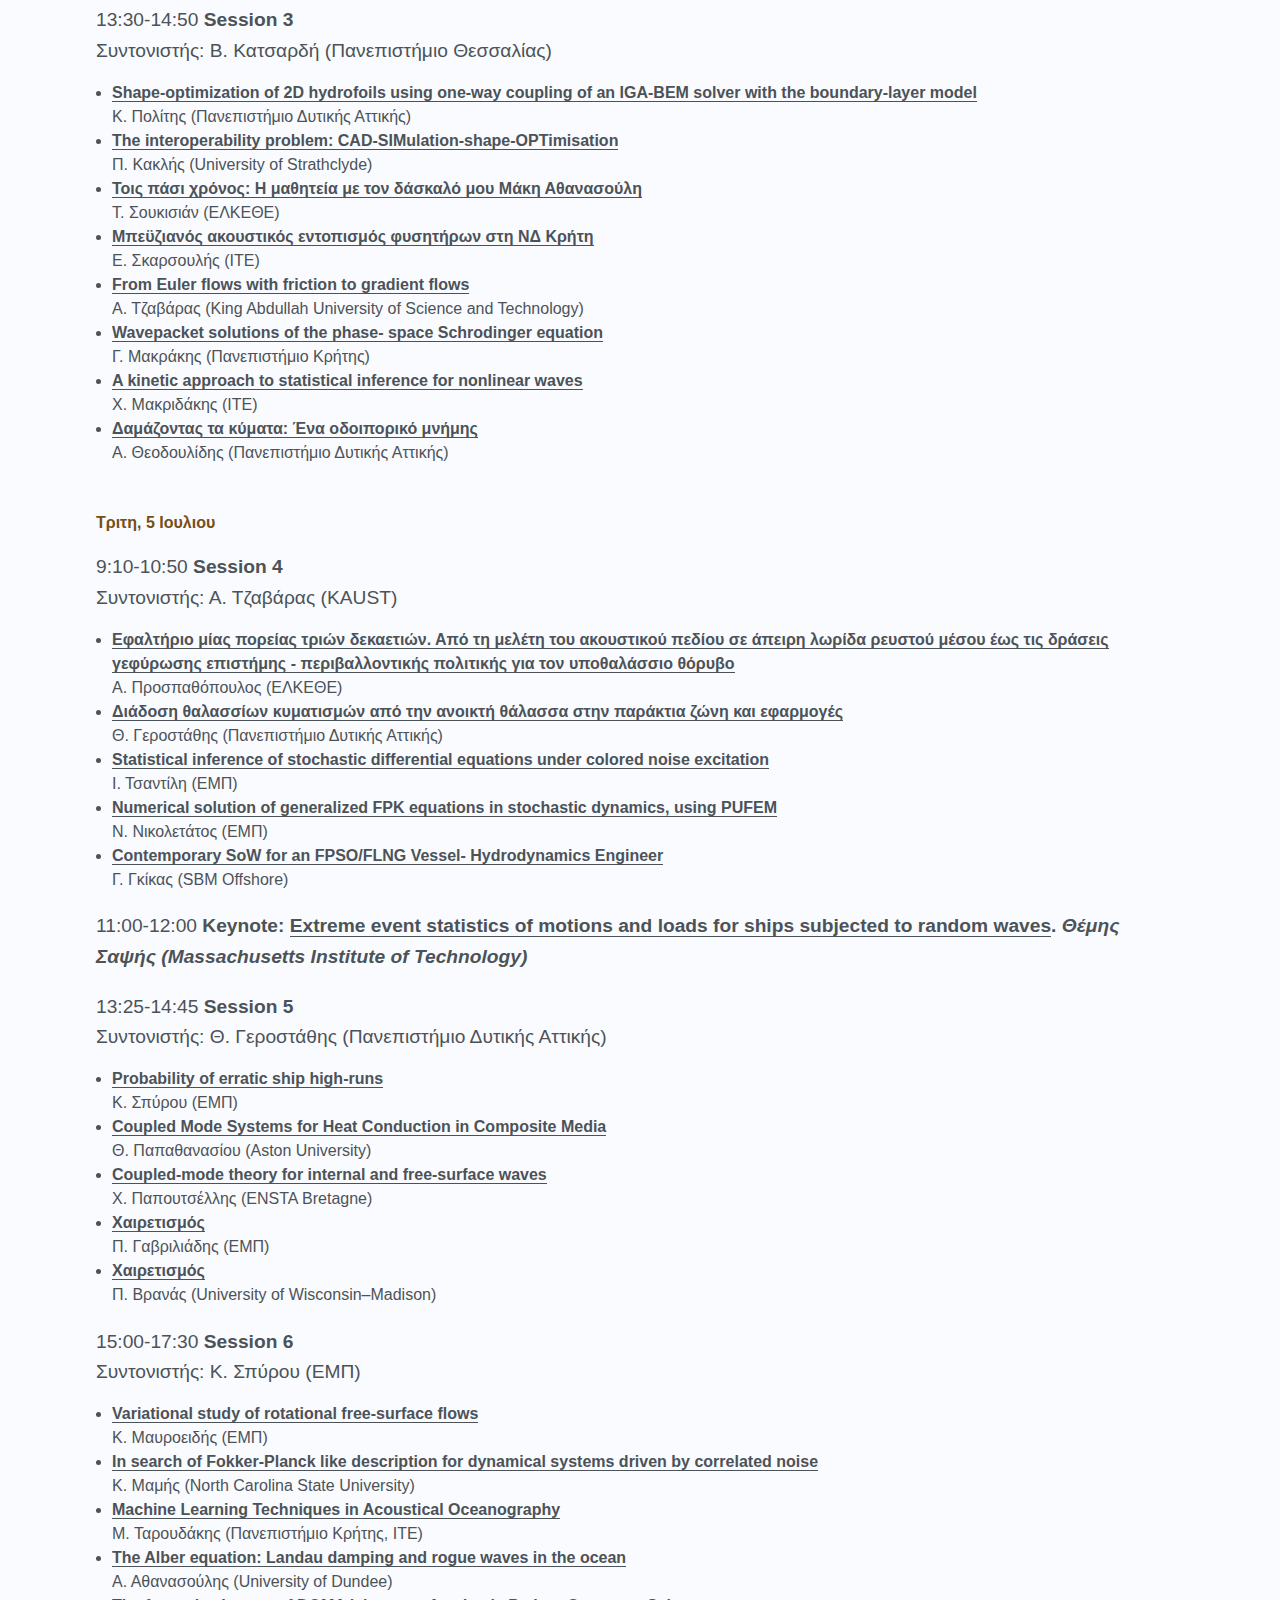
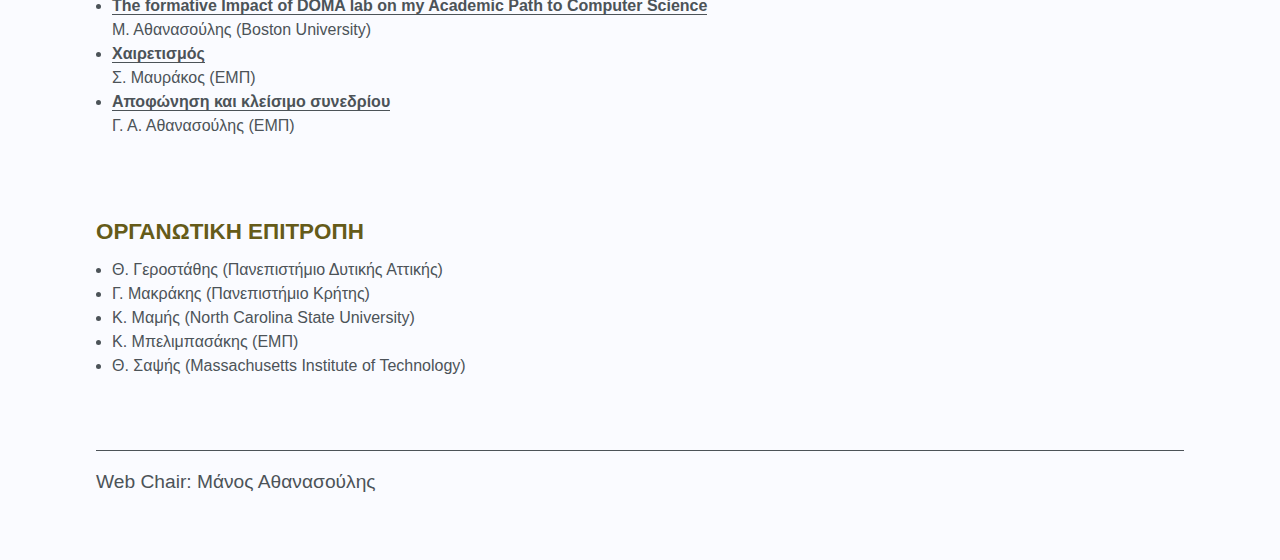
==== commit 7c0f322c: "major edits and formatting, on: css/main.css index.html" ====
--- a/index.html
+++ b/index.html
@@ -4,12 +4,14 @@
     <meta charset="utf-8">
     <meta http-equiv="X-UA-Compatible" content="IE=edge">
     <meta name="viewport" content="width=device-width, initial-scale=1.0">
-
-    <link rel="shortcut icon" href="img/favicon.ico">
+    
+    <!-- <link rel="shortcut icon" href="img/favicon.ico"> -->
     <link rel="stylesheet" href="css/vendor/fluidbox.min.css">
     <link rel="stylesheet" href="css/main.css">
+    <link rel="stylesheet" href="font-awesome-v6/css/all.css"/>
 
     <title>ΚΥΜΑΤΑ, ΠΙΘΑΝΟΤΗΤΕΣ ΚΑΙ ΑΝΑΜΝΗΣΕΙΣ</title>
+
 </head>
 <body>
 
@@ -22,10 +24,11 @@
         <div id="logo"><a href="/"><img src="img/grades_nda_v3_twitter.png" alt="Example photo"></a></div>
     </div>
     -->
-    <div id="title-container"> ΚΥΜΑΤΑ, ΠΙΘΑΝΟΤΗΤΕΣ ΚΑΙ ΑΝΑΜΝΗΣΕΙΣ
-        <p>Επιστημονικό Συνεδρίου προς τιμήν του ομότ. καθηγητή ΕΜΠ Γεράσιμου Α. Αθανασούλη</p>
+    <div id="title-container"> 
+        Επιστημονικό Συνέδριο <i>ΚΥΜΑΤΑ, ΠΙΘΑΝΟΤΗΤΕΣ ΚΑΙ ΑΝΑΜΝΗΣΕΙΣ</i>
+        <p> προς τιμήν του ομότ. καθηγητή ΕΜΠ Γεράσιμου Α. Αθανασούλη</p>
     </div>
-    <div id="subtitle-container"> Δευτέρα 4/7/2022 και Τρίτη 5/7/2022, Αμφιθέατρο Πολυμέσων Βιβλιοθήκης ΕΜΠ
+    <div id="subtitle-container"> 4-5 Ιουλίου 2022, Αμφιθέατρο Πολυμέσων Βιβλιοθήκης ΕΜΠ
     </div>
     <!-- <div> -->
         <!-- <a href="https://twitter.com/gradesnda?ref_src=twsrc%5Etfw" class="twitter-follow-button" data-show-count="false" data-size="large">Follow @gradesnda</a><script async src="https://platform.twitter.com/widgets.js" charset="utf-8"></script> -->
@@ -33,12 +36,13 @@
     <!-- </div> -->
     <nav>
         <ul>
-            <li><a href="#pc">Οργανωτική Επιτροπή</a></li>
+            <li><a href="#program" class="bordered">Πρόγραμμα</a></li>
+            <li><a href="#pc" class="bordered">Οργανωτική Επιτροπή</a></li>
 <!--            <li><a href="#">Accepted Papers</a></li>-->
 <!--            <li><a href="#">Registration</a></li>-->
             <!-- <li><a href="#dates">Important Dates</a></li> -->
 	    <!-- <li><a href="#travel">Travel Awards</a></li> -->
-            <li><a href="#program" class="bordered">Πρόγραμμα</a></li>
+            
             <!--li><a href="https://dl.acm.org/doi/proceedings/10.1145/3461837" class="bordered">Proceedings</a></li-->
             <!--			<li><a href="#submission" class="bordered">Paper Submission</a></li>-->
             <!-- <li><a href="#previous">Past Workshops</a></li> -->
@@ -51,7 +55,22 @@
 
     <section class="row">
         <div class="col-full">
-            <p>Σχόλια</p>
+            <p>Σύμφωνα με τη <a href="http://www.naval.ntua.gr/general_news/1038/epistimoniko_synedrio_me_titlo_">σχετική ανακοίνωση</a>, η <a href="#pc">οργανωτική επιτροπή</a> προετοίμασε το πρόγραμμα του επιστημονικού συνεδρίου "Κύματα, Πιθανότητες και Αναμνήσεις" προς
+                τιμήν του ομότιμου καθηγητή ΕΜΠ Γεράσιμου Α. Αθανασούλη.
+            </p>
+
+            <h3>Keynotes</h3>
+            <p class="no-margin-bottom">Στο πρόγραμμα του συνεδρίου περιλαμβάνονται οι εξής κεντρικοί ομιλητές: 
+                <ul>
+                    <li><a href="https://en.wikipedia.org/wiki/Athanassios_S._Fokas">Αθανάσιος Φωκάς</a>,&nbsp; University of Cambridge</li>
+                    <li><a href="https://sandlab.mit.edu/index.php/people/11-web-articles/46-themistoklis-sapsis">Θέμης Σαψής</a>,&nbsp; Massachusetts Institute of Technology</li>
+                </ul> 
+            </p>
+
+            <h3>Video Recordings</h3>
+            <p>Βιντεοσκοπήσεις των ομιλιών καθώς και τα slides και σχετικές επιστημονικές εργασίες για κάθε παρουσίαση είναι διαθέσιμα στο πρόγραμμα. 
+
+            
 	    <!-- <h2> Video Recording</h2>
 	    <p> GRADES-NDA 2022 took place in Philadelphia on June 12th, 2022. You can access our recording 
 		<a href="https://acm-org.zoom.us/rec/share/AZDRj0-Mwxi3e4gFNfLzFtMLp7B4DZvNgc4DuYTzUG0Ou3H4wiU8JX9ghE2SbPlN.Rgz9O8dO5elVcpmg">from here</a>.
@@ -66,7 +85,8 @@
 
     <section class="row">
         <div class="col-full">
-            <h2><a id="program"></a>Προγραμμα - Δευτερα, 4 Ιουλιου</h2>
+            <h2><a id="program"></a>Προγραμμα</h2>
+            <h3>Δευτέρα, 4 Ιουλίου</h3>
             <!-- <p class='session'>
             <div class="separator"><b>Opening remarks bright and early at 8:30AM</b></div>
             </p> -->
@@ -76,34 +96,96 @@
             </p>
 	    <ul>
             <li class='paper'>
-                <span class='title'><a href="">Χαιρετισμός από τον Πρύτανη του ΕΜΠ</a> </span>
+                <span class='title'><a href="">Χαιρετισμός από τον Πρύτανη του ΕΜΠ</a> 
+                    &nbsp;
+                    <a href="" class="ppt" title="Video">
+                        <i class="fa-brands fa-youtube"></i>
+                    </a>
+                </span>
                 <span class='authors'>Α. Μπουντουβής (ΕΜΠ)</span>
             </li>
             <li class='paper'>
-                <span class='title'><a href="">Χαιρετισμός από τον Κοσμήτορα ΣΝΜΜ</a></span>
+                <span class='title'><a href="">Χαιρετισμός από τον Κοσμήτορα ΣΝΜΜ</a>
+                    &nbsp;
+                    <a href="" class="ppt" title="Video">
+                        <i class="fa-brands fa-youtube"></i>
+                    </a>
+                </span>
                 <span class='authors'>Γ. Ζαραφωνίτης (ΕΜΠ)</span>
             </li>
         </ul>
         <p class='session'>
             <span class='time'>9:30-10:50</span>
             <span class='stitle'>Session 1</span>
-            <span class='authors'>Συντονιστής: Γ.Μακράκης</span>
+            <span class='authors'>Συντονιστής: Γ. Μακράκης (Πανεπιστήμιο Κρήτης)</span>
         </p>
         <ul>
             <li class='paper'>
-                <span class='title'><a href="">Υπολογιστική Μηχανική Διεργασιών: Προκλήσεις και προοπτικές</a> &nbsp;<a href="" class="ppt"><img src="img/slides.svg" width="16" height="16"></a></span>
+                <span class='title'><a href="">Υπολογιστική Μηχανική Διεργασιών: Προκλήσεις και προοπτικές</a> 
+                    &nbsp;
+                    <a href="" class="ppt" title="Video">
+                        <i class="fa-brands fa-youtube"></i>
+                    </a>
+                    &nbsp;
+                    <a href="slides/3_BOUDOUVIS.pdf" class="ppt" title="Slides">
+                        <i class="fa-solid fa-file-powerpoint"></i>
+                    </a>
+                    &nbsp;
+                    <a href="" class="ppt" title="Related Papers">
+                        <i class="fa-solid fa-file-pdf"></i>
+                    </a>
+                </span>
                 <span class='authors'>Α. Μπουντουβής (ΕΜΠ)</span>
             </li>
             <li class='paper'>
-                <span class='title'><a href="">Augmenting ship propulsion in waves by biomimetic flapping thrusters</a>&nbsp;<a href="" class="ppt"><img src="img/slides.svg" width="16" height="16"></a></span>
+                <span class='title'><a href="">Augmenting ship propulsion in waves by biomimetic flapping thrusters</a>
+                    &nbsp;
+                    <a href="" class="ppt" title="Video">
+                        <i class="fa-brands fa-youtube"></i>
+                    </a>
+                    &nbsp;
+                    <a href="slides/4_BELIBASSAKIS.pdf" class="ppt" title="Slides">
+                        <i class="fa-solid fa-file-powerpoint"></i>
+                    </a>
+                    &nbsp;
+                    <a href="" class="ppt" title="Related Papers">
+                        <i class="fa-solid fa-file-pdf"></i>
+                    </a>
+                </span>
                 <span class='authors'>Κ. Μπελιμπασάκης (ΕΜΠ)</span>
             </li>
             <li class='paper'>
-                <span class='title'><a href="">Solution of non-linear free surface problems inspired by variational principles</a>&nbsp;<a href="" class="ppt"><img src="img/slides.svg" width="16" height="16"></a></span>
+                <span class='title'><a href="">Solution of non-linear free surface problems inspired by variational principles</a>
+                    &nbsp;
+                    <a href="" class="ppt" title="Video">
+                        <i class="fa-brands fa-youtube"></i>
+                    </a>
+                    &nbsp;
+                    <a href="slides/5_VOUTSINAS.pdf" class="ppt" title="Slides">
+                        <i class="fa-solid fa-file-powerpoint"></i>
+                    </a>
+                    &nbsp;
+                    <a href="" class="ppt" title="Related Papers">
+                        <i class="fa-solid fa-file-pdf"></i>
+                    </a>
+                </span>
                 <span class='authors'>Σ. Βουτσινάς (ΕΜΠ)</span>
             </li>
             <li class='paper'>
-                <span class='title'><a href="">Revisiting causality using stochastics</a>&nbsp;<a href="" class="ppt"><img src="img/slides.svg" width="16" height="16"></a></span>
+                <span class='title'><a href="">Revisiting causality using stochastics</a>
+                    &nbsp;
+                    <a href="" class="ppt" title="Video">
+                        <i class="fa-brands fa-youtube"></i>
+                    </a>
+                    &nbsp;
+                    <a href="slides/6_KOUTSOGIANNIS.pdf" class="ppt" title="Slides">
+                        <i class="fa-solid fa-file-powerpoint"></i>
+                    </a>
+                    &nbsp;
+                    <a href="" class="ppt" title="Related Papers">
+                        <i class="fa-solid fa-file-pdf"></i>
+                    </a>
+                </span>
                 <span class='authors'>Δ. Κουτσογιάννης (ΕΜΠ)</span>
             </li>
         </ul>
@@ -112,7 +194,8 @@
         </p>
         <p class='session'>
             <span class='time'>11:00-12:00</span>
-            <span class='stitle'>Keynote: <a href="">The Unified Transform and Water Waves</a>. <i>Αθανάσιος Φωκάς (University of Cambridge)</i> &nbsp;<a href="" class="ppt"><img src="img/slides.svg" width="16" height="16"></a></span>
+            <span class='stitle'>Keynote: <a href="">The Unified Transform and Water Waves</a>. <i>Αθανάσιος Φωκάς (University of Cambridge)</i> 
+            </span>
             <!-- <span class='authors'><i>Αθανάσιος Φωκάς (University of Cambridge)</i></span> -->
             <!-- <span class='abstract'><b>Abstract:</b> ΤΒΑ </span> -->
             <!-- <span class='bio'><b>Speaker bio:</b> ΤΒΑ </span> -->
@@ -123,7 +206,7 @@
         <p class='session'>
             <span class='time'>13:30-14:50</span>
             <span class='stitle'>Session 2</span>
-            <span class='authors'>Συντονιστής: Κ. Μπελιμπασάκης</span>
+            <span class='authors'>Συντονιστής: Κ. Μπελιμπασάκης (ΕΜΠ)</span>
         </p>
         <ul>
             <li class='paper'>
@@ -149,7 +232,7 @@
         <p class='session'>
             <span class='time'>13:30-14:50</span>
             <span class='stitle'>Session 3</span>
-            <span class='authors'>Συντονιστής: Β. Κατσαρδή</span>
+            <span class='authors'>Συντονιστής: Β. Κατσαρδή (Πανεπιστήμιο Θεσσαλίας)</span>
         </p>
         <ul>
             <li class='paper'>
@@ -188,11 +271,11 @@
         </ul>
 
         <br><br>
-        <h2><a id="program"></a>Προγραμμα - Τριτη, 5 Ιουλιου</h2>
+        <h3>Τριτη, 5 Ιουλιου</h3>
         <p class='session'>
             <span class='time'>9:10-10:50</span>
             <span class='stitle'>Session 4</span>
-            <span class='authors'>Συντονιστής: Α. Τζαβάρας</span>
+            <span class='authors'>Συντονιστής: Α. Τζαβάρας (KAUST)</span>
         </p>
         <ul>
             <li class='paper'>
@@ -218,9 +301,9 @@
 
         </ul>
 
-        <p class='session'>
+        <!-- <p class='session'>
         <div class="separator"><b>Διάλειμμα για καφέ</b></div>
-        </p>
+        </p> -->
         <p class='session'>
             <span class='time'>11:00-12:00</span>
             <span class='stitle'>Keynote: <a href="">Extreme event statistics of motions and loads for ships subjected to random waves</a>. <i>Θέμης Σαψής (Massachusetts Institute of Technology)</i></span>
@@ -228,14 +311,14 @@
             <!-- <span class='abstract'><b>Abstract:</b> ΤΒΑ </span> -->
             <!-- <span class='bio'><b>Speaker bio:</b> ΤΒΑ </span> -->
         </p>
-        <p class='session'>
+        <!-- <p class='session'>
         <div class="separator"><b>Διάλειμμα για μεσημεριανό</b></div>
-        </p>
+        </p> -->
 
         <p class='session'>
             <span class='time'>13:25-14:45</span>
             <span class='stitle'>Session 5</span>
-            <span class='authors'>Συντονιστής: Θ. Γεροστάθης</span>
+            <span class='authors'>Συντονιστής: Θ. Γεροστάθης (Πανεπιστήμιο Δυτικής Αττικής)</span>
         </p>
         <ul>
             <li class='paper'>
@@ -260,13 +343,13 @@
             </li>
         </ul>
 
-        <p class='session'>
+        <!-- <p class='session'>
         <div class="separator"><b>Διάλειμμα για καφέ</b></div>
-        </p>
+        </p> -->
         <p class='session'>
             <span class='time'>15:00-17:30</span>
             <span class='stitle'>Session 6</span>
-            <span class='authors'>Συντονιστής: Κ. Σπύρου</span>
+            <span class='authors'>Συντονιστής: Κ. Σπύρου (ΕΜΠ)</span>
         </p>
         <ul>
             <li class='paper'>
@@ -291,17 +374,17 @@
             </li>
             <li class='paper'>
                 <span class='title'><a href="">Χαιρετισμός</a></span>
-                <span class='authors'>Μαυράκος (ΕΜΠ)</span>
+                <span class='authors'>Σ. Μαυράκος (ΕΜΠ)</span>
             </li>
             <li class='paper'>
                 <span class='title'><a href="">Αποφώνηση και κλείσιμο συνεδρίου</a></span>
-                <span class='authors'>Γ. Αθανασούλης (ΕΜΠ)</span>
+                <span class='authors'>Γ. Α. Αθανασούλης (ΕΜΠ)</span>
             </li>
         </ul>
     
-        <p class='session'>
+        <!-- <p class='session'>
         <div class="separator"><b>Δείπνο στο εστιατόριο ΤΡΑΤΑ</b></div>
-        </p>
+        </p> -->
     
         </div>
     </section>
@@ -395,7 +478,7 @@
         </div>
     </section> -->
 
-    <section class="row">
+    <section class="row space-above">
         <div class="col-full">
             <h2><a id="pc"></a>Οργανωτικη Επιτροπη</h2>
             <ul>
@@ -484,18 +567,17 @@
         </div>
     </section> -->
 
-    <!-- <section class="row">
+    <section class="row space-above">
         <div class="col-full-b">
-            <h2>Get in touch</h2>
             <p>
-                For questions, please <a href="mailto:gradesnda2022@easychair.org">email</a>. Follow us on <a href="https://twitter.com/gradesnda">Twitter</a> for latest updates about the workshop.
+                Web Chair: Μάνος Αθανασούλης
             </p>
         </div>
-    </section> -->
+    </section>
 
 </div>
 
-<script src="//ajax.googleapis.com/ajax/libs/jquery/1.11.0/jquery.min.js"></script>
+<script src="https://ajax.googleapis.com/ajax/libs/jquery/1.11.0/jquery.min.js"></script>
 <script>
     if (!window.jQuery) {
         document.write('<script src="js/vendor/jquery.1.11.min.js"><\/script>');
@@ -505,7 +587,7 @@
 <script src="js/vendor/jquery.fluidbox.min.js"></script>
 <script src="js/main.js"></script>
 
-<script>
+<!-- <script>
     (function (i, s, o, g, r, a, m) {
         i['GoogleAnalyticsObject'] = r;
         i[r] = i[r] || function () {
@@ -521,7 +603,7 @@
     ga('create', 'YOUR_GOOGLE_ANALYTICS_ID', 'auto');
     ga('send', 'pageview');
 
-</script>
+</script> -->
 
 </body>
 </html>
--- a/css/main.css
+++ b/css/main.css
@@ -19,6 +19,20 @@
   background: transparent;
 }
 
+
+/* edits by manos */
+.ppt {
+	border-bottom: 0px !important;
+}
+
+.no-margin-bottom {
+  margin-bottom: 0em;
+}
+
+.space-above {
+  margin-top: 3em;
+}
+
 html, body {
   font-size: 100%;
 }
@@ -327,7 +341,7 @@
 }
 
 a:hover {
-  color: #193c65;
+  color: #655b19;
 }
 
 header {
@@ -390,7 +404,7 @@
   float: left;
 }
 header #logo-container #subtitle {
-  color: #193c65;
+  color: #655b19;
   font-weight: bold;
   font-size: 18px;
 }
@@ -398,12 +412,13 @@
   float: left;
   display: block;
   margin-right: 2.3576515979%;
-  width: 65.8807828007%;
-  padding-top: 1.5em;
-  color: #193c65;
+  width: 100%;
+  padding-top: 0.25em;
+  color: #655b19;
   font-weight: bold;
   font-size: 30px;
-  text-align: left;
+  text-align: center;
+  /* text-align: left; */
 }
 @media screen and (max-width: 540px) {
   header #title-container {
@@ -412,6 +427,7 @@
     margin-right: 7.4229703521%;
     width: 100%;
     font-size: 20px;
+    
   }
   header #title-container:last-child {
     margin-right: 0;
@@ -420,20 +436,33 @@
 header #title-container:last-child {
   margin-right: 0;
 }
+header #subtitle-container {
+  float: left;
+  display: block;
+  margin-right: 2.3576515979%;
+  /* margin-right: 0%; */
+  width: 100%;
+  padding-top: 0.5em;
+  color: #366519;
+  font-size: 25px;
+  text-align: center;
+  /* text-align: left; */
+}
 header a {
-  color: #193c65;
+  color: #655b19;
   text-decoration: none;
   border: none;
 }
 header a:hover {
-  color: #0a1828;
-  border-color: #0a1828;
+  color: #28240a;
+  border-color: #28240a;
 }
 header a:active, header a:focus {
-  color: #0a1828;
-  border-color: #0a1828;
+  color: #28240a;
+  border-color: #28240a;
 }
 header nav {
+  border-top: 2px solid #4c5358;
   text-align: center;
   float: left;
   display: block;
@@ -478,7 +507,7 @@
   padding: 0.4em;
   padding-left: 0.8em;
   padding-right: 0.8em;
-  border: 2px solid #193c65;
+  border: 2px solid #655b19;
 }
 
 #content {
@@ -560,11 +589,21 @@
 }
 #content section.row h2 {
   text-transform: uppercase;
-  font-size: 1.2em;
+  font-size: 1.4em;
   font-weight: bold;
-  color: #193c65;
+  color: #655b19;
   margin-bottom: 0.5em;
 }
+
+#content section.row h3 {
+  /* text-transform: uppercase; */
+  font-size: 1em;
+  font-weight: bold;
+  color: #764f15;
+  margin-bottom: 0em;
+}
+
+
 #content section.row p {
   font-size: 1.2em;
   line-height: 1.6em;
@@ -574,14 +613,76 @@
   display: block;
   margin-right: 2.3576515979%;
   width: 48.821174201%;
-  padding-top: 1em;
-  padding-bottom: 1em;
+  padding-top: 0.5em;
+  padding-bottom: 0.5em;
 }
 #content section.row .col:last-child, #content section.row .col-full:last-child {
   margin-right: 0;
 }
 #content section.row .col ul, #content section.row .col-full ul {
   padding-left: 1em;
+}
+#content section.row .col .separator, #content section.row .col-full .separator {
+  display: flex;
+  align-items: center;
+  text-align: center;
+  color: #999999;
+  font-style: italic;
+}
+#content section.row .col .separator::before, #content section.row .col .separator::after, #content section.row .col-full .separator::before, #content section.row .col-full .separator::after {
+  content: "";
+  flex: 1;
+  border-bottom: 1px solid #a0a0a0;
+}
+#content section.row .col .separator::before, #content section.row .col-full .separator::before {
+  margin-right: 0.25em;
+}
+#content section.row .col .separator::after, #content section.row .col-full .separator::after {
+  margin-left: 0.25em;
+}
+#content section.row .col p.session, #content section.row .col-full p.session {
+  margin-top: 1em;
+}
+#content section.row .col span.time, #content section.row .col-full span.time {
+  width: 15ex;
+  text-align: left;
+  font-weight: lighter;
+}
+#content section.row .col span.authors, #content section.row .col-full span.authors {
+  display: block;
+}
+#content section.row .col span.title, #content section.row .col-full span.title {
+  display: block;
+  font-weight: bold;
+}
+#content section.row .col span.abstract, #content section.row .col-full span.abstract {
+  margin-top: 1em;
+  display: block;
+  font-size: smaller;
+}
+#content section.row .col span.bio, #content section.row .col-full span.bio {
+  margin-top: 1em;
+  display: block;
+  font-size: smaller;
+}
+#content section.row .col #bio-pic, #content section.row .col-full #bio-pic {
+  float: right;
+  margin: 0 0 0 15px;
+}
+#content section.row .col #bio-pic-2, #content section.row .col-full #bio-pic-2 {
+  float: right;
+  margin: 0 0 0 15px;
+}
+#content section.row .col span.stitle, #content section.row .col-full span.stitle {
+  font-weight: bold;
+}
+#content section.row .col span.toggle, #content section.row .col-full span.toggle {
+  font-size: 10pt;
+  display: block;
+  cursor: pointer;
+}
+#content section.row .col span.toggle:hover, #content section.row .col-full span.toggle:hover {
+  text-decoration: underline;
 }
 @media screen and (max-width: 540px) {
   #content section.row .col, #content section.row .col-full {
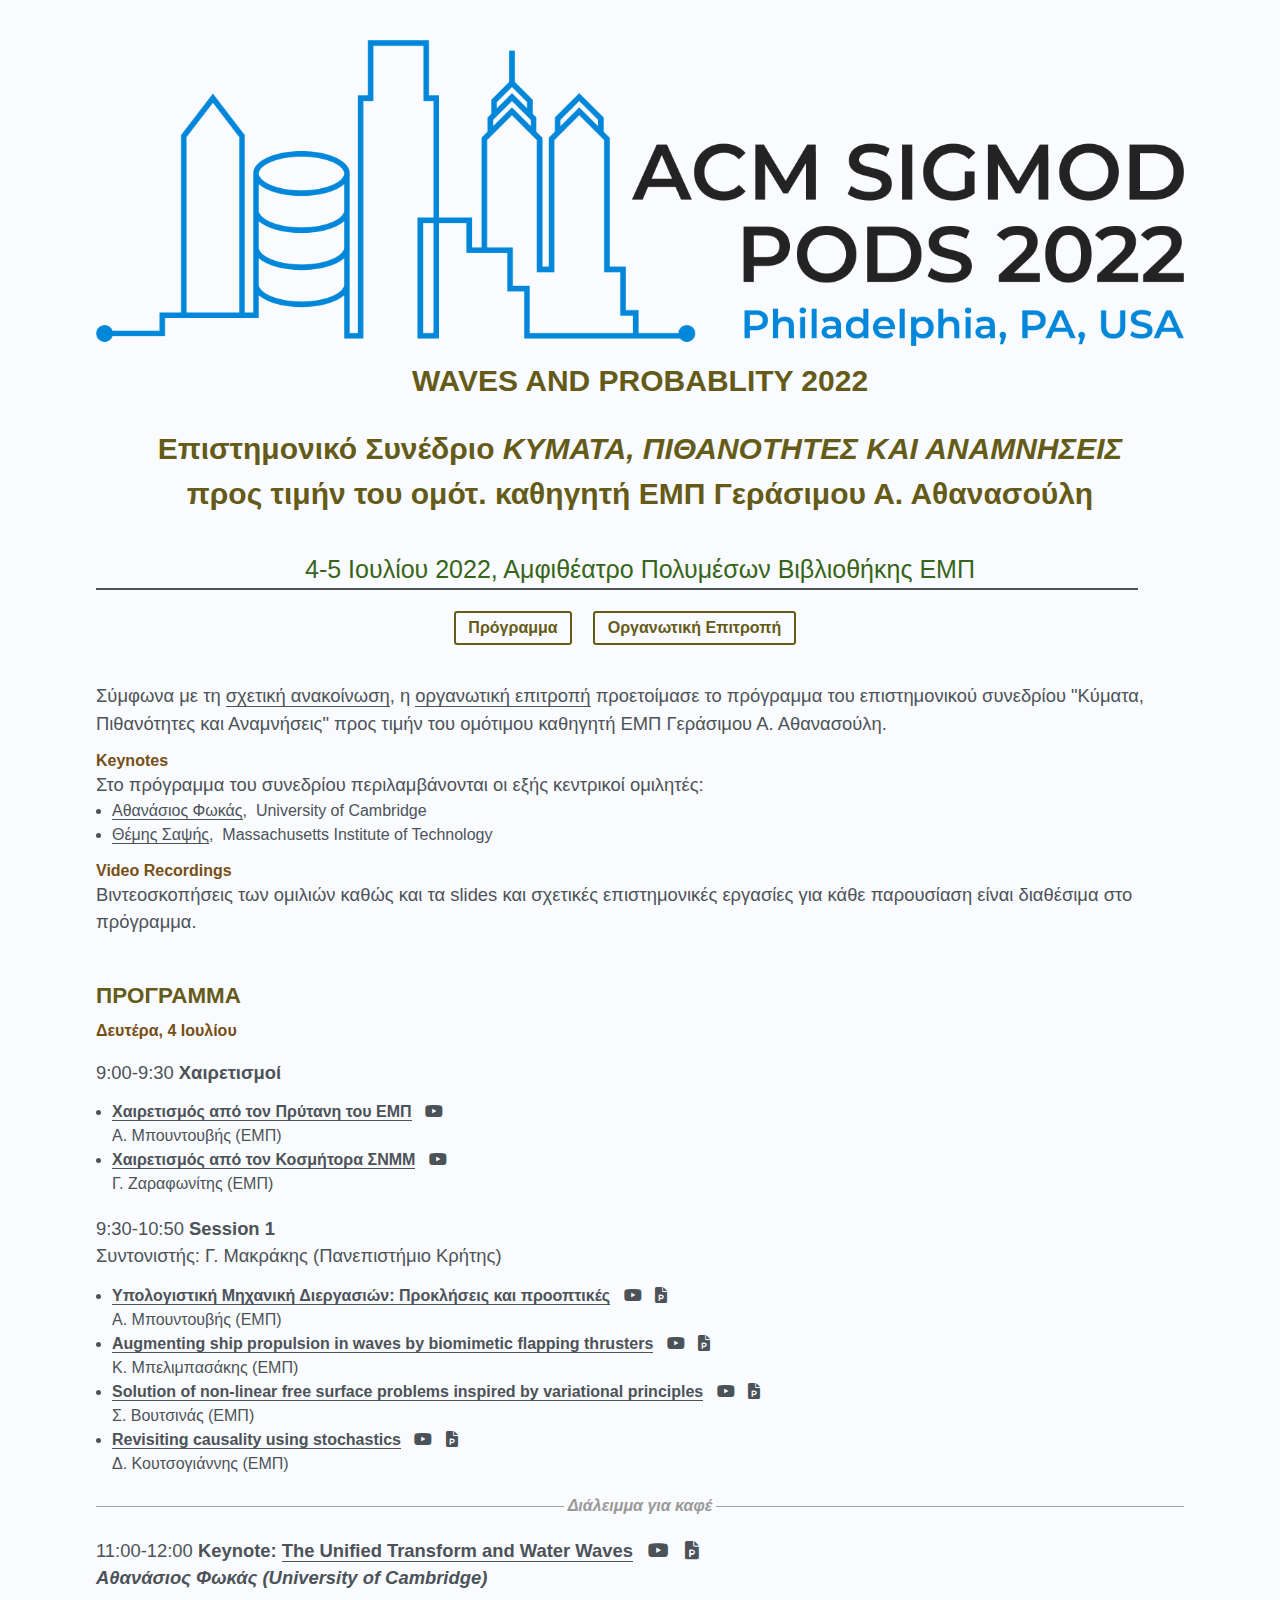
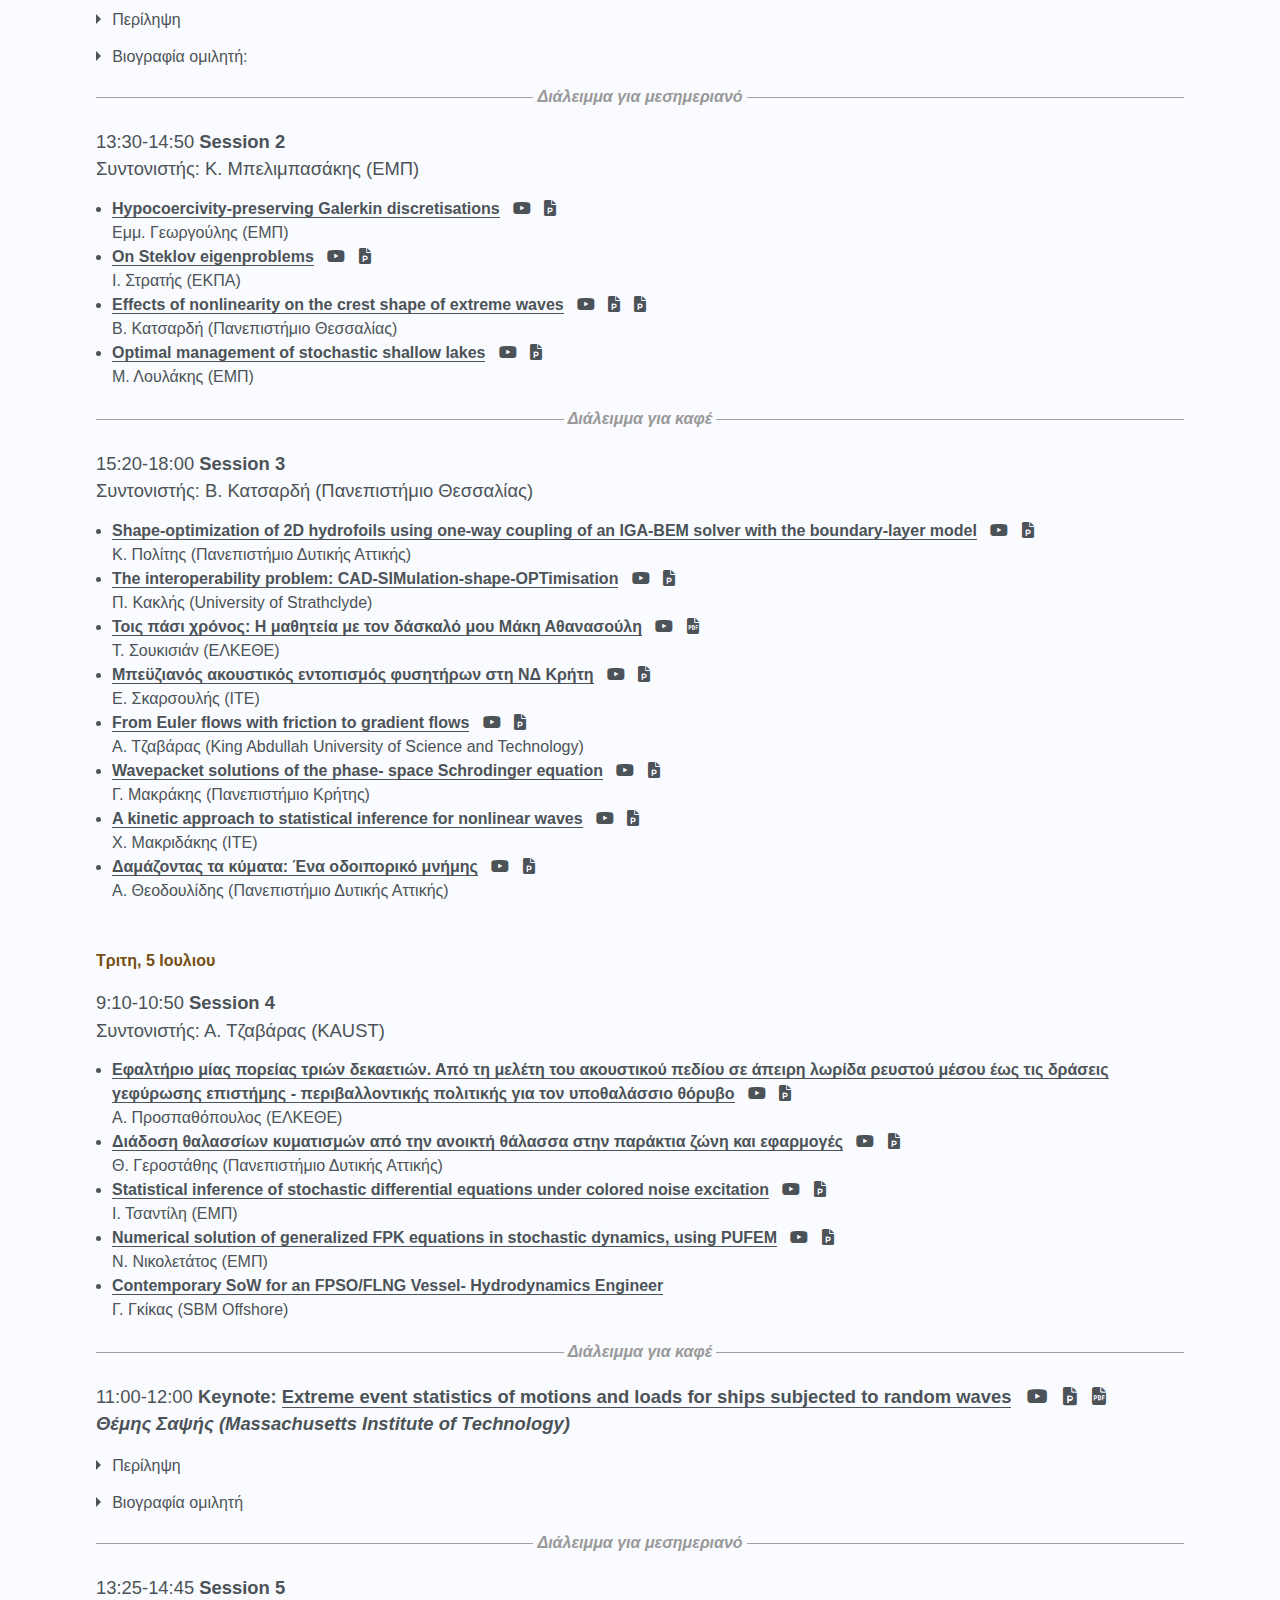
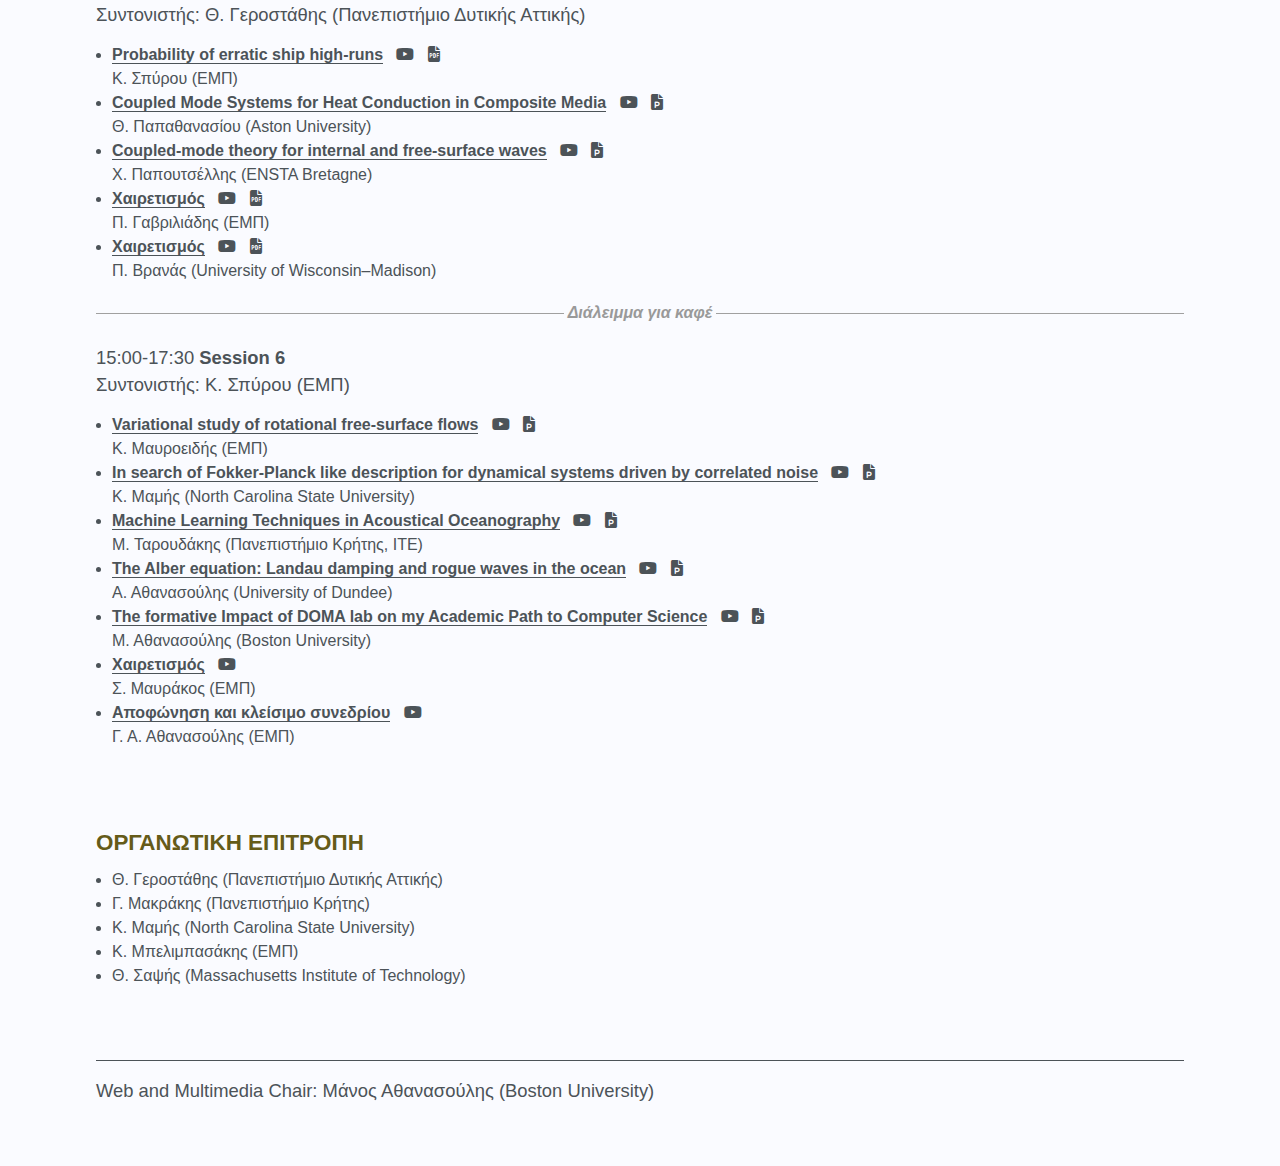
==== commit cbca5700: "formatting, on: css/main.css index.html" ====
--- a/index.html
+++ b/index.html
@@ -7,7 +7,7 @@
     
     <!-- <link rel="shortcut icon" href="img/favicon.ico"> -->
     <link rel="stylesheet" href="css/vendor/fluidbox.min.css">
-    <link rel="stylesheet" href="css/main.css">
+    <link rel="stylesheet" href="css/main.css?ver=54231">
     <link rel="stylesheet" href="font-awesome-v6/css/all.css"/>
 
     <title>ΚΥΜΑΤΑ, ΠΙΘΑΝΟΤΗΤΕΣ ΚΑΙ ΑΝΑΜΝΗΣΕΙΣ</title>
@@ -16,15 +16,16 @@
 <body>
 
 <header>
-    <!-- <div class="photo-grid">
-        <a href="/"><img src="img/logo.png" alt="GRADES-NDA"></a>
-    </div> -->
     <!--
     <div id="logo-container">
         <div id="logo"><a href="/"><img src="img/grades_nda_v3_twitter.png" alt="Example photo"></a></div>
     </div>
     -->
     <div id="title-container"> 
+        <div class="photo-grid">
+            <a href="/"><img src="img/logo.png" alt="Waves and Probability"></a>
+        </div>
+            <p>WAVES AND PROBABLITY 2022</p>
         Επιστημονικό Συνέδριο <i>ΚΥΜΑΤΑ, ΠΙΘΑΝΟΤΗΤΕΣ ΚΑΙ ΑΝΑΜΝΗΣΕΙΣ</i>
         <p> προς τιμήν του ομότ. καθηγητή ΕΜΠ Γεράσιμου Α. Αθανασούλη</p>
     </div>
@@ -71,15 +72,6 @@
             <p>Βιντεοσκοπήσεις των ομιλιών καθώς και τα slides και σχετικές επιστημονικές εργασίες για κάθε παρουσίαση είναι διαθέσιμα στο πρόγραμμα. 
 
             
-	    <!-- <h2> Video Recording</h2>
-	    <p> GRADES-NDA 2022 took place in Philadelphia on June 12th, 2022. You can access our recording 
-		<a href="https://acm-org.zoom.us/rec/share/AZDRj0-Mwxi3e4gFNfLzFtMLp7B4DZvNgc4DuYTzUG0Ou3H4wiU8JX9ghE2SbPlN.Rgz9O8dO5elVcpmg">from here</a>.
-            <h2>Keynote Speakers</h2>
-            <p> We are honored to host the following keynote speakers this year.</p>
-            <ul>
-                <li><a href="https://en.wikipedia.org/wiki/James_Hendler">Jim Hendler</a>&nbsp; Rensselaer Polytechnic Institute</li>
-                <li><a href="https://www.linkedin.com/in/jing-huang-935b0216/">Jing Huang</a>&nbsp; Amazon</li>
-            </ul> -->
         </div>
     </section>
 
@@ -96,18 +88,18 @@
             </p>
 	    <ul>
             <li class='paper'>
-                <span class='title'><a href="">Χαιρετισμός από τον Πρύτανη του ΕΜΠ</a> 
+                <span class='title'><a href="https://www.youtube.com/watch?v=Hnl0HD8Okwo&t=3" target="_blank">Χαιρετισμός από τον Πρύτανη του ΕΜΠ</a> 
                     &nbsp;
-                    <a href="" class="ppt" title="Video">
+                    <a href="https://www.youtube.com/watch?v=Hnl0HD8Okwo&t=3" target="_blank" class="ppt" title="Video">
                         <i class="fa-brands fa-youtube"></i>
                     </a>
                 </span>
                 <span class='authors'>Α. Μπουντουβής (ΕΜΠ)</span>
             </li>
             <li class='paper'>
-                <span class='title'><a href="">Χαιρετισμός από τον Κοσμήτορα ΣΝΜΜ</a>
+                <span class='title'><a href="https://www.youtube.com/watch?v=XDiP9WI-4qY&t=4" target="_blank">Χαιρετισμός από τον Κοσμήτορα ΣΝΜΜ</a>
                     &nbsp;
-                    <a href="" class="ppt" title="Video">
+                    <a href="https://www.youtube.com/watch?v=XDiP9WI-4qY&t=4" target="_blank" class="ppt" title="Video">
                         <i class="fa-brands fa-youtube"></i>
                     </a>
                 </span>
@@ -121,70 +113,70 @@
         </p>
         <ul>
             <li class='paper'>
-                <span class='title'><a href="">Υπολογιστική Μηχανική Διεργασιών: Προκλήσεις και προοπτικές</a> 
+                <span class='title'><a href="https://www.youtube.com/watch?v=DGvL-twkuxo&t=3" target="_blank">Υπολογιστική Μηχανική Διεργασιών: Προκλήσεις και προοπτικές</a> 
                     &nbsp;
-                    <a href="" class="ppt" title="Video">
+                    <a href="https://www.youtube.com/watch?v=DGvL-twkuxo&t=3" target="_blank" class="ppt" title="Video">
                         <i class="fa-brands fa-youtube"></i>
                     </a>
                     &nbsp;
-                    <a href="slides/3_BOUDOUVIS.pdf" class="ppt" title="Slides">
+                    <a href="slides/3_BOUDOUVIS.pdf" target="_blank" class="ppt" title="Slides">
                         <i class="fa-solid fa-file-powerpoint"></i>
                     </a>
+                    <!-- &nbsp;
+                    <a href="" target="_blank" class="ppt" title="Related Papers and/or Documents">
+                        <i class="fa-solid fa-file-pdf"></i>
+                    </a> -->
+                </span>
+                <span class='authors'>Α. Μπουντουβής (ΕΜΠ)</span>
+            </li>
+            <li class='paper'>
+                <span class='title'><a href="https://www.youtube.com/watch?v=oGO1Y6_B32o&t=6s" target="_blank">Augmenting ship propulsion in waves by biomimetic flapping thrusters</a>
                     &nbsp;
-                    <a href="" class="ppt" title="Related Papers">
-                        <i class="fa-solid fa-file-pdf"></i>
-                    </a>
-                </span>
-                <span class='authors'>Α. Μπουντουβής (ΕΜΠ)</span>
-            </li>
-            <li class='paper'>
-                <span class='title'><a href="">Augmenting ship propulsion in waves by biomimetic flapping thrusters</a>
-                    &nbsp;
-                    <a href="" class="ppt" title="Video">
+                    <a href="https://www.youtube.com/watch?v=oGO1Y6_B32o&t=6s" target="_blank" class="ppt" title="Video">
                         <i class="fa-brands fa-youtube"></i>
                     </a>
                     &nbsp;
-                    <a href="slides/4_BELIBASSAKIS.pdf" class="ppt" title="Slides">
+                    <a href="slides/4_BELIBASSAKIS.pdf" target="_blank" class="ppt" title="Slides">
                         <i class="fa-solid fa-file-powerpoint"></i>
                     </a>
+                    <!-- &nbsp;
+                    <a href="" target="_blank" class="ppt" title="Related Papers and/or Documents">
+                        <i class="fa-solid fa-file-pdf"></i>
+                    </a> -->
+                </span>
+                <span class='authors'>Κ. Μπελιμπασάκης (ΕΜΠ)</span>
+            </li>
+            <li class='paper'>
+                <span class='title'><a href="https://www.youtube.com/watch?v=j157mj_3WQo&t=6s" target="_blank">Solution of non-linear free surface problems inspired by variational principles</a>
                     &nbsp;
-                    <a href="" class="ppt" title="Related Papers">
-                        <i class="fa-solid fa-file-pdf"></i>
-                    </a>
-                </span>
-                <span class='authors'>Κ. Μπελιμπασάκης (ΕΜΠ)</span>
-            </li>
-            <li class='paper'>
-                <span class='title'><a href="">Solution of non-linear free surface problems inspired by variational principles</a>
-                    &nbsp;
-                    <a href="" class="ppt" title="Video">
+                    <a href="https://www.youtube.com/watch?v=j157mj_3WQo&t=6s" target="_blank" class="ppt" title="Video">
                         <i class="fa-brands fa-youtube"></i>
                     </a>
                     &nbsp;
-                    <a href="slides/5_VOUTSINAS.pdf" class="ppt" title="Slides">
+                    <a href="slides/5_VOUTSINAS.pdf" target="_blank" class="ppt" title="Slides">
                         <i class="fa-solid fa-file-powerpoint"></i>
                     </a>
+                    <!-- &nbsp;
+                    <a href="" target="_blank" class="ppt" title="Related Papers and/or Documents">
+                        <i class="fa-solid fa-file-pdf"></i>
+                    </a> -->
+                </span>
+                <span class='authors'>Σ. Βουτσινάς (ΕΜΠ)</span>
+            </li>
+            <li class='paper'>
+                <span class='title'><a href="https://www.youtube.com/watch?v=ikYZagnG95U&t=3" target="_blank">Revisiting causality using stochastics</a>
                     &nbsp;
-                    <a href="" class="ppt" title="Related Papers">
-                        <i class="fa-solid fa-file-pdf"></i>
-                    </a>
-                </span>
-                <span class='authors'>Σ. Βουτσινάς (ΕΜΠ)</span>
-            </li>
-            <li class='paper'>
-                <span class='title'><a href="">Revisiting causality using stochastics</a>
-                    &nbsp;
-                    <a href="" class="ppt" title="Video">
+                    <a href="https://www.youtube.com/watch?v=ikYZagnG95U&t=3" target="_blank" class="ppt" title="Video">
                         <i class="fa-brands fa-youtube"></i>
                     </a>
                     &nbsp;
-                    <a href="slides/6_KOUTSOGIANNIS.pdf" class="ppt" title="Slides">
+                    <a href="slides/6_KOUTSOGIANNIS.pdf" target="_blank" class="ppt" title="Slides">
                         <i class="fa-solid fa-file-powerpoint"></i>
                     </a>
-                    &nbsp;
-                    <a href="" class="ppt" title="Related Papers">
+                    <!-- &nbsp;
+                    <a href="" target="_blank" class="ppt" title="Related Papers and/or Documents">
                         <i class="fa-solid fa-file-pdf"></i>
-                    </a>
+                    </a> -->
                 </span>
                 <span class='authors'>Δ. Κουτσογιάννης (ΕΜΠ)</span>
             </li>
@@ -194,11 +186,35 @@
         </p>
         <p class='session'>
             <span class='time'>11:00-12:00</span>
-            <span class='stitle'>Keynote: <a href="">The Unified Transform and Water Waves</a>. <i>Αθανάσιος Φωκάς (University of Cambridge)</i> 
-            </span>
+            <span class='stitle'>Keynote: <a href="https://www.youtube.com/watch?v=UhRM2RrRDpQ&t=3s" target="_blank">The Unified Transform and Water Waves</a>
+                &nbsp;
+                <a href="https://www.youtube.com/watch?v=UhRM2RrRDpQ&t=3s" target="_blank" class="ppt" title="Video">
+                    <i class="fa-brands fa-youtube"></i>
+                </a>
+                &nbsp;
+                <a href="slides/7_FOKAS.pdf" target="_blank" class="ppt" title="Slides">
+                    <i class="fa-solid fa-file-powerpoint"></i>
+                </a>
+                <!-- &nbsp;
+                <a href="" target="_blank" class="ppt" title="Related Papers and/or Documents">
+                    <i class="fa-solid fa-file-pdf"></i>
+                </a> -->
+            </span><br>
+            <span class='stitle'><i>Αθανάσιος Φωκάς (University of Cambridge)</i> </span>
             <!-- <span class='authors'><i>Αθανάσιος Φωκάς (University of Cambridge)</i></span> -->
-            <!-- <span class='abstract'><b>Abstract:</b> ΤΒΑ </span> -->
-            <!-- <span class='bio'><b>Speaker bio:</b> ΤΒΑ </span> -->
+            <!-- <span class='abstract tight-text'><b>Περίληψη:</b> ΤΒΑ </span> -->
+            <!-- <span class='bio tight-text'><b>Βιογραφία ομιλητή:</b> ΤΒΑ </span> -->
+             
+            <div class="abstract wrap-collabsible tight-text"> <input id="collapsible"
+             class="toggle" type="checkbox"> <label for="collapsible"
+             class="lbl-toggle">Περίληψη</label><div
+             class="collapsible-content"><div class="content-inner abstract"><p class="tight-text"> ΤΒΑ</p></div></div></div>
+
+             <div class="abstract wrap-collabsible tight-text"> <input id="collapsible2"
+            class="toggle" type="checkbox"> <label for="collapsible2"
+            class="lbl-toggle">Βιογραφία ομιλητή:</label><div
+            class="collapsible-content"><div class="content-inner bio"><p class="tight-text"> ΤΒΑ</p></div></div></div>
+             
         </p>
         <p class='session'>
         <div class="separator"><b>Διάλειμμα για μεσημεριανό</b></div>
@@ -210,19 +226,74 @@
         </p>
         <ul>
             <li class='paper'>
-                <span class='title'><a href="">Hypocoercivity-preserving Galerkin discretisations</a></span>
+                <span class='title'><a href="https://www.youtube.com/watch?v=iinfzvTlgkY&t=3" target="_blank">Hypocoercivity-preserving Galerkin discretisations</a>
+                &nbsp;
+                <a href="https://www.youtube.com/watch?v=iinfzvTlgkY&t=3" target="_blank" class="ppt" title="Video">
+                    <i class="fa-brands fa-youtube"></i>
+                </a>
+                &nbsp;
+                <a href="slides/8_GEORGOULIS.pdf" target="_blank" class="ppt" title="Slides">
+                    <i class="fa-solid fa-file-powerpoint"></i>
+                </a>
+                <!-- &nbsp;
+                <a href="" target="_blank" class="ppt" title="Related Papers and/or Documents">
+                    <i class="fa-solid fa-file-pdf"></i>
+                </a> -->
+                </span>
                 <span class='authors'>Εμμ. Γεωργούλης (ΕΜΠ)</span>
             </li>
             <li class='paper'>
-                <span class='title'><a href="">On Steklov eigenproblems</a></span>
+                <span class='title'><a href="https://www.youtube.com/watch?v=RyqNb1fbV14&t=3" target="_blank">On Steklov eigenproblems</a>
+                &nbsp;
+                <a href="https://www.youtube.com/watch?v=RyqNb1fbV14&t=3" target="_blank" class="ppt" title="Video">
+                    <i class="fa-brands fa-youtube"></i>
+                </a>
+                &nbsp;
+                <a href="slides/9_STRATIS.pdf" target="_blank" class="ppt" title="Slides">
+                    <i class="fa-solid fa-file-powerpoint"></i>
+                </a>
+                <!-- &nbsp;
+                <a href="" target="_blank" class="ppt" title="Related Papers and/or Documents">
+                    <i class="fa-solid fa-file-pdf"></i>
+                </a> -->
+                </span>
                 <span class='authors'>Ι. Στρατής (ΕΚΠΑ)</span>
             </li>
             <li class='paper'>
-                <span class='title'><a href="">Effects of nonlinearity on the crest shape of extreme waves</a></span>
+                <span class='title'><a href="https://www.youtube.com/watch?v=YKbzYRjm7FI&t=3s" target="_blank">Effects of nonlinearity on the crest shape of extreme waves</a>
+                &nbsp;
+                <a href="https://www.youtube.com/watch?v=YKbzYRjm7FI&t=3s" target="_blank" class="ppt" title="Video">
+                    <i class="fa-brands fa-youtube"></i>
+                </a>
+                &nbsp;
+                <a href="slides/10A_KATSARDI.pdf" target="_blank" class="ppt" title="Slides">
+                    <i class="fa-solid fa-file-powerpoint"></i>
+                </a>
+                &nbsp;
+                <a href="slides/10B_KATSARDI.pdf" target="_blank" class="ppt" title="Slides">
+                    <i class="fa-solid fa-file-powerpoint"></i>
+                </a>
+                <!-- &nbsp;
+                <a href="" target="_blank" class="ppt" title="Related Papers and/or Documents">
+                    <i class="fa-solid fa-file-pdf"></i>
+                </a> -->
+                </span>
                 <span class='authors'>Β. Κατσαρδή (Πανεπιστήμιο Θεσσαλίας)</span>
             </li>
             <li class='paper'>
-                <span class='title'><a href="">Optimal management of stochastic shallow lakes</a></span>
+                <span class='title'><a href="https://www.youtube.com/watch?v=MJuBcgEhN4E&t=3" target="_blank">Optimal management of stochastic shallow lakes</a>
+                &nbsp;
+                <a href="https://www.youtube.com/watch?v=MJuBcgEhN4E&t=3" target="_blank" class="ppt" title="Video">
+                    <i class="fa-brands fa-youtube"></i>
+                </a>
+                &nbsp;
+                <a href="slides/11_LOULAKIS.pdf" target="_blank" class="ppt" title="Slides">
+                    <i class="fa-solid fa-file-powerpoint"></i>
+                </a>
+                <!-- &nbsp;
+                <a href="" target="_blank" class="ppt" title="Related Papers and/or Documents">
+                    <i class="fa-solid fa-file-pdf"></i>
+                </a> -->                </span>
                 <span class='authors'>Μ. Λουλάκης (ΕΜΠ)</span>
             </li>
         </ul>
@@ -230,41 +301,145 @@
         <div class="separator"><b>Διάλειμμα για καφέ</b></div>
         </p>
         <p class='session'>
-            <span class='time'>13:30-14:50</span>
+            <span class='time'>15:20-18:00</span>
             <span class='stitle'>Session 3</span>
             <span class='authors'>Συντονιστής: Β. Κατσαρδή (Πανεπιστήμιο Θεσσαλίας)</span>
         </p>
         <ul>
             <li class='paper'>
-                <span class='title'><a href="">Shape-optimization of 2D hydrofoils using one-way coupling of an IGA-BEM solver with the boundary-layer model</a></span>
+                <span class='title'><a href="https://www.youtube.com/watch?v=MTHuJ1owiL4&t=3s" target="_blank">Shape-optimization of 2D hydrofoils using one-way coupling of an IGA-BEM solver with the boundary-layer model</a>
+                &nbsp;
+                <a href="https://www.youtube.com/watch?v=MTHuJ1owiL4&t=3s" target="_blank" class="ppt" title="Video">
+                    <i class="fa-brands fa-youtube"></i>
+                </a>
+                &nbsp;
+                <a href="slides/12_POLITIS.pdf" target="_blank" class="ppt" title="Slides">
+                    <i class="fa-solid fa-file-powerpoint"></i>
+                </a>
+                <!-- &nbsp;
+                <a href="" target="_blank" class="ppt" title="Related Papers and/or Documents">
+                    <i class="fa-solid fa-file-pdf"></i>
+                </a> -->                    
+                </span>
                 <span class='authors'>Κ. Πολίτης (Πανεπιστήμιο Δυτικής Αττικής)</span>
             </li>
             <li class='paper'>
-                <span class='title'><a href="">The interoperability problem: CAD-SIMulation-shape-OPTimisation</a></span>
+                <span class='title'><a href="https://www.youtube.com/watch?v=CX9fEbC5HQY&t=4s" target="_blank">The interoperability problem: CAD-SIMulation-shape-OPTimisation</a>
+                &nbsp;
+                <a href="https://www.youtube.com/watch?v=CX9fEbC5HQY&t=4s" target="_blank" class="ppt" title="Video">
+                    <i class="fa-brands fa-youtube"></i>
+                </a>
+                &nbsp;
+                <a href="slides/13_KAKLIS.pdf" target="_blank" class="ppt" title="Slides">
+                    <i class="fa-solid fa-file-powerpoint"></i>
+                </a>
+                <!-- &nbsp;
+                <a href="" target="_blank" class="ppt" title="Related Papers and/or Documents">
+                    <i class="fa-solid fa-file-pdf"></i>
+                </a> -->                    
+                </span>
                 <span class='authors'>Π. Κακλής (University of Strathclyde)</span>
             </li>
             <li class='paper'>
-                <span class='title'><a href="">Τοις πάσι χρόνος: Η μαθητεία με τον δάσκαλό μου Μάκη Αθανασούλη</a></span>
+                <span class='title'><a href="https://www.youtube.com/watch?v=s9FZR66iLBU&t=3" target="_blank">Τοις πάσι χρόνος: Η μαθητεία με τον δάσκαλό μου Μάκη Αθανασούλη</a>
+                &nbsp;
+                <a href="https://www.youtube.com/watch?v=s9FZR66iLBU&t=3" target="_blank" class="ppt" title="Video">
+                    <i class="fa-brands fa-youtube"></i>
+                </a>
+                <!-- &nbsp;
+                <a href="" target="_blank" target="_blank" class="ppt" title="Slides">
+                    <i class="fa-solid fa-file-powerpoint"></i>
+                </a> -->
+                &nbsp;
+                <a href="slides/14_SOUKISIAN.pdf" target="_blank" class="ppt" title="Related Papers and/or Documents">
+                    <i class="fa-solid fa-file-pdf"></i>
+                </a>    
+                </span>
                 <span class='authors'>Τ. Σουκισιάν (ΕΛΚΕΘΕ)</span>
             </li>
             <li class='paper'>
-                <span class='title'><a href="">Μπεϋζιανός ακουστικός εντοπισμός φυσητήρων στη ΝΔ Κρήτη</a></span>
+                <span class='title'><a href="https://www.youtube.com/watch?v=KuVdWi-WRro&t=5s" target="_blank">Μπεϋζιανός ακουστικός εντοπισμός φυσητήρων στη ΝΔ Κρήτη</a>
+                &nbsp;
+                <a href="https://www.youtube.com/watch?v=KuVdWi-WRro&t=5s" target="_blank" class="ppt" title="Video">
+                    <i class="fa-brands fa-youtube"></i>
+                </a>
+                &nbsp;
+                <a href="slides/15_SKARSOULIS.pdf" target="_blank" class="ppt" title="Slides">
+                    <i class="fa-solid fa-file-powerpoint"></i>
+                </a>
+                <!-- &nbsp;
+                <a href="" target="_blank" class="ppt" title="Related Papers and/or Documents">
+                    <i class="fa-solid fa-file-pdf"></i>
+                </a> -->                    
+                </span>
                 <span class='authors'>Ε. Σκαρσουλής (ΙΤΕ)</span>
             </li>
             <li class='paper'>
-                <span class='title'><a href="">From Euler flows with friction to gradient flows</a></span>
+                <span class='title'><a href="https://www.youtube.com/watch?v=oyGpZOi1CQA&t=6s" target="_blank">From Euler flows with friction to gradient flows</a>
+                &nbsp;
+                <a href="https://www.youtube.com/watch?v=oyGpZOi1CQA&t=6s" target="_blank" class="ppt" title="Video">
+                    <i class="fa-brands fa-youtube"></i>
+                </a>
+                &nbsp;
+                <a href="slides/16_TZAVARAS.pdf" target="_blank" class="ppt" title="Slides">
+                    <i class="fa-solid fa-file-powerpoint"></i>
+                </a>
+                <!-- &nbsp;
+                <a href="" target="_blank" class="ppt" title="Related Papers and/or Documents">
+                    <i class="fa-solid fa-file-pdf"></i>
+                </a> -->                    
+                </span>
                 <span class='authors'>Α. Τζαβάρας (King Abdullah University of Science and Technology)</span>
             </li>
             <li class='paper'>
-                <span class='title'><a href="">Wavepacket solutions of the phase- space Schrodinger equation</a></span>
+                <span class='title'><a href="https://www.youtube.com/watch?v=7SNWMVid5MU&t=3s" target="_blank">Wavepacket solutions of the phase- space Schrodinger equation</a>
+                &nbsp;
+                <a href="https://www.youtube.com/watch?v=7SNWMVid5MU&t=3s" target="_blank" class="ppt" title="Video">
+                    <i class="fa-brands fa-youtube"></i>
+                </a>
+                &nbsp;
+                <a href="slides/17_MAKRAKIS.pdf" target="_blank" class="ppt" title="Slides">
+                    <i class="fa-solid fa-file-powerpoint"></i>
+                </a>
+                <!-- &nbsp;
+                <a href="" target="_blank" class="ppt" title="Related Papers and/or Documents">
+                    <i class="fa-solid fa-file-pdf"></i>
+                </a> -->                    
+                </span>
                 <span class='authors'>Γ. Μακράκης (Πανεπιστήμιο Κρήτης)</span>
             </li>
             <li class='paper'>
-                <span class='title'><a href="">A kinetic approach to statistical inference for nonlinear waves</a></span>
+                <span class='title'><a href="https://www.youtube.com/watch?v=Zvm50poCXyg&t=3" target="_blank">A kinetic approach to statistical inference for nonlinear waves</a>
+                &nbsp;
+                <a href="https://www.youtube.com/watch?v=Zvm50poCXyg&t=3" target="_blank" class="ppt" title="Video">
+                    <i class="fa-brands fa-youtube"></i>
+                </a>
+                &nbsp;
+                <a href="slides/18_MAKRIDAKIS.pdf" target="_blank" class="ppt" title="Slides">
+                    <i class="fa-solid fa-file-powerpoint"></i>
+                </a>
+                <!-- &nbsp;
+                <a href="" target="_blank" class="ppt" title="Related Papers and/or Documents">
+                    <i class="fa-solid fa-file-pdf"></i>
+                </a> -->                    
+                </span>
                 <span class='authors'>Χ. Μακριδάκης (ΙΤΕ)</span>
             </li>
             <li class='paper'>
-                <span class='title'><a href="">Δαμάζοντας τα κύματα: Ένα οδοιπορικό μνήμης</a></span>
+                <span class='title'><a href="https://www.youtube.com/watch?v=I9T1DUJkD1I&t=3s" target="_blank">Δαμάζοντας τα κύματα: Ένα οδοιπορικό μνήμης</a>
+                &nbsp;
+                <a href="https://www.youtube.com/watch?v=I9T1DUJkD1I&t=3s" target="_blank" class="ppt" title="Video">
+                    <i class="fa-brands fa-youtube"></i>
+                </a>
+                &nbsp;
+                <a href="slides/19_THEODOULIDIS.pdf" target="_blank" class="ppt" title="Slides">
+                    <i class="fa-solid fa-file-powerpoint"></i>
+                </a>
+                <!-- &nbsp;
+                <a href="" target="_blank" class="ppt" title="Related Papers and/or Documents">
+                    <i class="fa-solid fa-file-pdf"></i>
+                </a> -->                    
+                </span>
                 <span class='authors'>Α. Θεοδουλίδης (Πανεπιστήμιο Δυτικής Αττικής)</span>
             </li>
 
@@ -279,41 +454,186 @@
         </p>
         <ul>
             <li class='paper'>
-                <span class='title'><a href="">Εφαλτήριο μίας πορείας τριών δεκαετιών. Από τη μελέτη του ακουστικού πεδίου σε άπειρη λωρίδα ρευστού μέσου έως τις δράσεις γεφύρωσης επιστήμης - περιβαλλοντικής πολιτικής για τον υποθαλάσσιο θόρυβο</a></span>
+                <span class='title'><a href="https://www.youtube.com/watch?v=2dXdtqkLEAw&t=3s" target="_blank">Εφαλτήριο μίας πορείας τριών δεκαετιών. Από τη μελέτη του ακουστικού πεδίου σε άπειρη λωρίδα ρευστού μέσου έως τις δράσεις γεφύρωσης επιστήμης - περιβαλλοντικής πολιτικής για τον υποθαλάσσιο θόρυβο</a>
+                &nbsp;
+                <a href="https://www.youtube.com/watch?v=2dXdtqkLEAw&t=3s" target="_blank" class="ppt" title="Video">
+                    <i class="fa-brands fa-youtube"></i>
+                </a>
+                &nbsp;
+                <a href="slides/20_PROSPATHOPOULOS.pdf" target="_blank" class="ppt" title="Slides">
+                    <i class="fa-solid fa-file-powerpoint"></i>
+                </a>
+                <!-- &nbsp;
+                <a href="" target="_blank" class="ppt" title="Related Papers and/or Documents">
+                    <i class="fa-solid fa-file-pdf"></i>
+                </a> -->                   
+                </span>
                 <span class='authors'>Α. Προσπαθόπουλος (ΕΛΚΕΘΕ)</span>
             </li>
             <li class='paper'>
-                <span class='title'><a href="">Διάδοση θαλασσίων κυματισμών από την ανοικτή θάλασσα στην παράκτια ζώνη και εφαρμογές</a></span>
+                <span class='title'><a href="https://www.youtube.com/watch?v=94e_vYt0e1I&t=4s" target="_blank">Διάδοση θαλασσίων κυματισμών από την ανοικτή θάλασσα στην παράκτια ζώνη και εφαρμογές</a>
+                &nbsp;
+                <a href="https://www.youtube.com/watch?v=94e_vYt0e1I&t=4s" target="_blank" class="ppt" title="Video">
+                    <i class="fa-brands fa-youtube"></i>
+                </a>
+                &nbsp;
+                <a href="slides/21_GEROSTATHIS.pdf" target="_blank" class="ppt" title="Slides">
+                    <i class="fa-solid fa-file-powerpoint"></i>
+                </a>
+                <!-- &nbsp;
+                <a href="" target="_blank" class="ppt" title="Related Papers and/or Documents">
+                    <i class="fa-solid fa-file-pdf"></i>
+                </a> -->                   
+                </span>
                 <span class='authors'>Θ. Γεροστάθης (Πανεπιστήμιο Δυτικής Αττικής)</span>
             </li>
             <li class='paper'>
-                <span class='title'><a href="">Statistical inference of stochastic differential equations under colored noise excitation</a></span>
+                <span class='title'><a href="https://www.youtube.com/watch?v=gyGIPfLRyBs&t=3s" target="_blank">Statistical inference of stochastic differential equations under colored noise excitation</a>
+                &nbsp;
+                <a href="https://www.youtube.com/watch?v=gyGIPfLRyBs&t=3s" target="_blank" class="ppt" title="Video">
+                    <i class="fa-brands fa-youtube"></i>
+                </a>
+                &nbsp;
+                <a href="slides/22_TSANTILI.pdf" target="_blank" class="ppt" title="Slides">
+                    <i class="fa-solid fa-file-powerpoint"></i>
+                </a>
+                <!-- &nbsp;
+                <a href="" target="_blank" class="ppt" title="Related Papers and/or Documents">
+                    <i class="fa-solid fa-file-pdf"></i>
+                </a> -->                   
+                </span>
                 <span class='authors'>Ι. Τσαντίλη (ΕΜΠ)</span>
             </li>
             <li class='paper'>
-                <span class='title'><a href="">Numerical solution of generalized FPK equations in stochastic dynamics, using PUFEM</a></span>
+                <span class='title'><a href="https://www.youtube.com/watch?v=2319PTMz_XQ&t=3s" target="_blank">Numerical solution of generalized FPK equations in stochastic dynamics, using PUFEM</a>
+                &nbsp;
+                <a href="https://www.youtube.com/watch?v=2319PTMz_XQ&t=3s" target="_blank" class="ppt" title="Video">
+                    <i class="fa-brands fa-youtube"></i>
+                </a>
+                &nbsp;
+                <a href="slides/23_NIKOLETATOS.pdf" target="_blank" class="ppt" title="Slides">
+                    <i class="fa-solid fa-file-powerpoint"></i>
+                </a>
+                <!-- &nbsp;
+                <a href="" target="_blank" class="ppt" title="Related Papers and/or Documents">
+                    <i class="fa-solid fa-file-pdf"></i>
+                </a> -->                   
+                </span>
                 <span class='authors'>Ν. Νικολετάτος (ΕΜΠ)</span>
             </li>
             <li class='paper'>
-                <span class='title'><a href="">Contemporary SoW for an FPSO/FLNG Vessel- Hydrodynamics Engineer</a></span>
+                <span class='title'><a href="" target="_blank">Contemporary SoW for an FPSO/FLNG Vessel- Hydrodynamics Engineer</a>
+               <!-- &nbsp;
+                <a href="" target="_blank" class="ppt" title="Video">
+                    <i class="fa-brands fa-youtube"></i>
+                </a> -->
+                <!-- &nbsp;
+                <a href="" target="_blank" target="_blank" class="ppt" title="Slides">
+                    <i class="fa-solid fa-file-powerpoint"></i>
+                </a> -->
+                <!-- &nbsp;
+                <a href="" target="_blank" class="ppt" title="Related Papers and/or Documents">
+                    <i class="fa-solid fa-file-pdf"></i>
+                </a> -->                      
+                </span>
                 <span class='authors'>Γ. Γκίκας (SBM Offshore)</span>
             </li>
 
         </ul>
 
-        <!-- <p class='session'>
+        <p class='session'>
         <div class="separator"><b>Διάλειμμα για καφέ</b></div>
-        </p> -->
+        </p>
         <p class='session'>
             <span class='time'>11:00-12:00</span>
-            <span class='stitle'>Keynote: <a href="">Extreme event statistics of motions and loads for ships subjected to random waves</a>. <i>Θέμης Σαψής (Massachusetts Institute of Technology)</i></span>
-            <!-- <span class='authors'><i>Αθανάσιος Φωκάς (University of Cambridge)</i></span> -->
-            <!-- <span class='abstract'><b>Abstract:</b> ΤΒΑ </span> -->
-            <!-- <span class='bio'><b>Speaker bio:</b> ΤΒΑ </span> -->
-        </p>
-        <!-- <p class='session'>
+            <span class='stitle'>Keynote: <a href="https://www.youtube.com/watch?v=EgJzA26izy0&t=3s" target="_blank">Extreme event statistics of motions and loads for ships subjected to random waves</a>
+                &nbsp;
+                <a href="https://www.youtube.com/watch?v=EgJzA26izy0&t=3s" target="_blank" class="ppt" title="Video">
+                    <i class="fa-brands fa-youtube"></i>
+                </a>
+                &nbsp;
+                <a href="slides/25_SAPSIS.pdf" target="_blank" class="ppt" title="Slides">
+                    <i class="fa-solid fa-file-powerpoint"></i>
+                </a>
+                &nbsp;
+                <a href="slides/25_SPANOS-Letter.pdf" class="ppt" title="Related Papers and/or Documents">
+                    <i class="fa-solid fa-file-pdf"></i>
+                </a>
+                <!-- &nbsp;
+                <a href="" target="_blank" class="ppt" title="Related Papers and/or Documents">
+                    <i class="fa-solid fa-file-pdf"></i>
+                </a> -->
+            </span><br>
+            <span class='stitle'><i>Θέμης Σαψής (Massachusetts Institute of Technology)</i> </span>
+            <!-- <span class='abstract tight-text'><b>Περίληψη:</b>  </span> 
+             <span class='bio tight-text'><b>Βιογραφία ομιλητή:</b>  </span> </p> -->
+
+            <div class="abstract wrap-collabsible tight-text"> <input id="collapsible3"
+                class="toggle" type="checkbox"> <label for="collapsible3"
+                class="lbl-toggle">Περίληψη</label><div
+                class="collapsible-content"><div class="content-inner abstract"><p class="tight-text"> For a number of structural
+                    and fatigue problems in marine science, engineers need accurate
+                    statistics for kinematic and dynamical quantities, such as
+                    displacements and bending moments. For many such problems the
+                    response statistics depend nonlinearly on input stochastic
+                    processes, such as sea surface elevation. Nonlinearity prevents the
+                    use of standard linear methods, leading to the adoption of
+                    expensive experiments and time-consuming numerical simulations. In
+                    order to avoid this cost we present a machine learning framework to
+                    minimize the training set requirements. This framework consists of
+                    two parts. First, we use the Karhunen-Loève theorem to represent
+                    stochastic sea states with finite-time wave episodes, which have
+                    low dimensionality that nonetheless captures the features important
+                    to hydrodynamics and structural mechanics. However, the choice of
+                    the wave episode duration is ‘caught’ between the Scylla of slow
+                    Karhunen- Loève series convergence for long time durations and the
+                    Charybdis of missing transient behaviors when the interval is
+                    short. To combat this dilemma, we propose a division into a region,
+                    designed for parametric interpolation and machine learning, and a
+                    stochastic prelude region, designed to probabilistically model
+                    transients. The second part of the framework consists of a Gaussian
+                    Process Regression (GPR) model designed to learn the mapping from
+                    wave episodes to structural outputs. GPR is able to take advantage
+                    of the low dimensional parametric representation of the sea state
+                    in order to converge with reasonably-sized training sets (on the
+                    order n ≈ 100). At the same time, we use a low-dimensional
+                    representation in order to represent the stochastic response time
+                    series. The principal advantages of the Gaussian process surrogate
+                    are the blazing speed of evaluation – ten thousand times faster
+                    than the direct method – and the built in uncertainty
+                    quantification. Taken together, we can reconstruct the statistics
+                    of the responses by sampling sea states via the Karhunen-Loève
+                    construction, estimating the corresponding model outputs using the
+                    trained GPR, and estimating statistics of interest through
+                    Monte-Carlo calculation on the surrogate model.</p></div></div></div>
+   
+                <div class="abstract wrap-collabsible tight-text"> <input id="collapsible4"
+               class="toggle" type="checkbox"> <label for="collapsible4"
+               class="lbl-toggle">Βιογραφία ομιλητή</label><div
+               class="collapsible-content"><div class="content-inner bio"><p class="tight-text"> Dr. Sapsis is Professor of
+                Mechanical and Ocean Engineering at MIT. He is also affiliated
+                with the Institute for Data, Systems and Society (IDSS) and the
+                Center for Computational Science and Engineering (CSSE). He
+                received a Diploma in Naval Architecture and Marine Engineering
+                from Technical University of Athens, Greece and a Ph.D. in
+                Mechanical and Ocean Engineering from MIT. Before his faculty
+                appointment at MIT he served as Research Scientist at the Courant
+                Institute of Mathematical Sciences at New York University. He has
+                also been a visiting faculty at ETH-Zurich. Prof. Sapsis work lies
+                on the interface of nonlinear dynamical systems, probabilistic
+                modeling and data-driven methods. A particular emphasis of his
+                work is the formulation of mathematical methods for the
+                prediction, statistical quantification and optimization of complex
+                engineering and physical systems such as turbulent fluid flows in
+                engineering and geophysical settings, nonlinear ocean waves, and
+                extreme ship motions. He has received numerous awards including
+                three Young Investigator Awards (Navy, Army and Air-Force research
+                office), the Alfred P. Sloan Foundation Award, and more recently
+                the Bodossaki Award on Basic Sciences: Mathematics.</p></div></div></div>
+   
+        <p class='session'>
         <div class="separator"><b>Διάλειμμα για μεσημεριανό</b></div>
-        </p> -->
+        </p>
 
         <p class='session'>
             <span class='time'>13:25-14:45</span>
@@ -322,30 +642,95 @@
         </p>
         <ul>
             <li class='paper'>
-                <span class='title'><a href="">Probability of erratic ship high-runs</a></span>
+                <span class='title'><a href="https://www.youtube.com/watch?v=1vDxMVczlhk&t=3" target="_blank">Probability of erratic ship high-runs</a>
+                &nbsp;
+                <a href="https://www.youtube.com/watch?v=1vDxMVczlhk&t=3" target="_blank" class="ppt" title="Video">
+                    <i class="fa-brands fa-youtube"></i>
+                </a>
+                <!-- &nbsp;
+                <a href="" target="_blank" target="_blank" class="ppt" title="Slides">
+                    <i class="fa-solid fa-file-powerpoint"></i>
+                </a> -->
+                &nbsp;
+                <a href="https://doi.org/10.5957/jsr.2020.64.1.81" class="ppt" title="Related Papers and/or Documents">
+                    <i class="fa-solid fa-file-pdf"></i>
+                </a>                   
+                </span>
                 <span class='authors'>Κ. Σπύρου (EMΠ)</span>
             </li>
             <li class='paper'>
-                <span class='title'><a href="">Coupled Mode Systems for Heat Conduction in Composite Media</a></span>
+                <span class='title'><a href="https://www.youtube.com/watch?v=kcnN8BO22AY&t=3s" target="_blank">Coupled Mode Systems for Heat Conduction in Composite Media</a>
+                &nbsp;
+                <a href="https://www.youtube.com/watch?v=kcnN8BO22AY&t=3s" target="_blank" class="ppt" title="Video">
+                    <i class="fa-brands fa-youtube"></i>
+                </a>
+                &nbsp;
+                <a href="slides/27_PAPATHANASIOU.pdf" target="_blank" class="ppt" title="Slides">
+                    <i class="fa-solid fa-file-powerpoint"></i>
+                </a>
+                <!-- &nbsp;
+                <a href="" target="_blank" class="ppt" title="Related Papers and/or Documents">
+                    <i class="fa-solid fa-file-pdf"></i>
+                </a> -->
+                </span>
                 <span class='authors'>Θ. Παπαθανασίου (Aston University)</span>
             </li>
             <li class='paper'>
-                <span class='title'><a href="">Coupled-mode theory for internal and free-surface waves</a></span>
+                <span class='title'><a href="https://www.youtube.com/watch?v=9RTce3Dj1-Q&t=3" target="_blank">Coupled-mode theory for internal and free-surface waves</a>
+                &nbsp;
+                <a href="https://www.youtube.com/watch?v=9RTce3Dj1-Q&t=3" target="_blank" class="ppt" title="Video">
+                    <i class="fa-brands fa-youtube"></i>
+                </a>
+                &nbsp;
+                <a href="slides/28_PAPOUTSELLIS.pdf" target="_blank" class="ppt" title="Slides">
+                    <i class="fa-solid fa-file-powerpoint"></i>
+                </a>
+                <!-- &nbsp;
+                <a href="" target="_blank" class="ppt" title="Related Papers and/or Documents">
+                    <i class="fa-solid fa-file-pdf"></i>
+                </a> -->                   
+                </span>
                 <span class='authors'>Χ. Παπουτσέλλης (ENSTA Bretagne)</span>
             </li>
             <li class='paper'>
-                <span class='title'><a href="">Χαιρετισμός</a></span>
+                <span class='title'><a href="https://www.youtube.com/watch?v=cIEpgt2Kpas&t=3s" target="_blank">Χαιρετισμός</a>
+                &nbsp;
+                <a href="https://www.youtube.com/watch?v=cIEpgt2Kpas&t=3s" target="_blank" class="ppt" title="Video">
+                    <i class="fa-brands fa-youtube"></i>
+                </a>
+                <!-- &nbsp;
+                <a href="" target="_blank" target="_blank" class="ppt" title="Slides">
+                    <i class="fa-solid fa-file-powerpoint"></i>
+                </a> -->
+                &nbsp;
+                <a href="slides/29_GAVRILIADIS.pdf" class="ppt" title="Related Papers and/or Documents">
+                    <i class="fa-solid fa-file-pdf"></i>
+                </a>                   
+                </span>
                 <span class='authors'>Π. Γαβριλιάδης (ΕΜΠ)</span>
             </li>
             <li class='paper'>
-                <span class='title'><a href="">Χαιρετισμός</a></span>
+                <span class='title'><a href="https://www.youtube.com/watch?v=UPyf7WYF_YM&t=5s" target="_blank">Χαιρετισμός</a>
+                &nbsp;
+                <a href="https://www.youtube.com/watch?v=UPyf7WYF_YM&t=5s" target="_blank" class="ppt" title="Video">
+                    <i class="fa-brands fa-youtube"></i>
+                </a>
+                <!-- &nbsp;
+                <a href="" target="_blank" target="_blank" class="ppt" title="Slides">
+                    <i class="fa-solid fa-file-powerpoint"></i>
+                </a> -->
+                &nbsp;
+                <a href="slides/30_VRANAS.pdf" class="ppt" title="Related Papers and/or Documents">
+                    <i class="fa-solid fa-file-pdf"></i>
+                </a>                   
+                </span>
                 <span class='authors'>Π. Βρανάς (University of Wisconsin–Madison)</span>
             </li>
         </ul>
 
-        <!-- <p class='session'>
+        <p class='session'>
         <div class="separator"><b>Διάλειμμα για καφέ</b></div>
-        </p> -->
+        </p>
         <p class='session'>
             <span class='time'>15:00-17:30</span>
             <span class='stitle'>Session 6</span>
@@ -353,31 +738,122 @@
         </p>
         <ul>
             <li class='paper'>
-                <span class='title'><a href="">Variational study of rotational free-surface flows</a></span>
+                <span class='title'><a href="https://www.youtube.com/watch?v=SVHYC8FPK50&t=3s" target="_blank">Variational study of rotational free-surface flows</a>
+                &nbsp;
+                <a href="https://www.youtube.com/watch?v=SVHYC8FPK50&t=3s" target="_blank" class="ppt" title="Video">
+                    <i class="fa-brands fa-youtube"></i>
+                </a>
+                &nbsp;
+                <a href="slides/31_MAVROEIDIS.pdf" target="_blank" class="ppt" title="Slides">
+                    <i class="fa-solid fa-file-powerpoint"></i>
+                </a>
+                <!-- &nbsp;
+                <a href="" target="_blank" class="ppt" title="Related Papers and/or Documents">
+                    <i class="fa-solid fa-file-pdf"></i>
+                </a> -->
+                </span>
                 <span class='authors'>Κ. Μαυροειδής (ΕΜΠ)</span>
             </li>
             <li class='paper'>
-                <span class='title'><a href="">In search of Fokker-Planck like description for dynamical systems driven by correlated noise</a></span>
+                <span class='title'><a href="https://www.youtube.com/watch?v=r0o_PRlaN7o&t=3s" target="_blank">In search of Fokker-Planck like description for dynamical systems driven by correlated noise</a>
+                &nbsp;
+                <a href="https://www.youtube.com/watch?v=r0o_PRlaN7o&t=3s" target="_blank" class="ppt" title="Video">
+                    <i class="fa-brands fa-youtube"></i>
+                </a>
+                &nbsp;
+                <a href="slides/32_MAMIS.pdf" target="_blank" class="ppt" title="Slides">
+                    <i class="fa-solid fa-file-powerpoint"></i>
+                </a>
+                <!-- &nbsp;
+                <a href="" target="_blank" class="ppt" title="Related Papers and/or Documents">
+                    <i class="fa-solid fa-file-pdf"></i>
+                </a> -->
+                </span>
                 <span class='authors'>Κ. Μαμής (North Carolina State University)</span>
             </li>
             <li class='paper'>
-                <span class='title'><a href="">Machine Learning Techniques in Acoustical Oceanography</a></span>
+                <span class='title'><a href="https://www.youtube.com/watch?v=0M1Tjn2EU7Y&t=3s" target="_blank">Machine Learning Techniques in Acoustical Oceanography</a>
+                &nbsp;
+                <a href="https://www.youtube.com/watch?v=0M1Tjn2EU7Y&t=3s" target="_blank" class="ppt" title="Video">
+                    <i class="fa-brands fa-youtube"></i>
+                </a>
+                &nbsp;
+                <a href="slides/33_TAROUDAKIS.pdf" target="_blank" class="ppt" title="Slides">
+                    <i class="fa-solid fa-file-powerpoint"></i>
+                </a>
+                <!-- &nbsp;
+                <a href="" target="_blank" class="ppt" title="Related Papers and/or Documents">
+                    <i class="fa-solid fa-file-pdf"></i>
+                </a> -->
+                </span>
                 <span class='authors'>Μ. Ταρουδάκης (Πανεπιστήμιο Κρήτης, ΙΤΕ)</span>
             </li>
             <li class='paper'>
-                <span class='title'><a href="">The Alber equation: Landau damping and rogue waves in the ocean</a></span>
+                <span class='title'><a href="https://www.youtube.com/watch?v=zunDmMbmhD8&t=3s" target="_blank">The Alber equation: Landau damping and rogue waves in the ocean</a>
+                &nbsp;
+                <a href="https://www.youtube.com/watch?v=zunDmMbmhD8&t=3s" target="_blank" class="ppt" title="Video">
+                    <i class="fa-brands fa-youtube"></i>
+                </a>
+                &nbsp;
+                <a href="slides/34_ATHANASSOULIS_AGIS.pdf" target="_blank" class="ppt" title="Slides">
+                    <i class="fa-solid fa-file-powerpoint"></i>
+                </a>
+                <!-- &nbsp;
+                <a href="" target="_blank" class="ppt" title="Related Papers and/or Documents">
+                    <i class="fa-solid fa-file-pdf"></i>
+                </a> -->
+                </span>
                 <span class='authors'>Α. Αθανασούλης (University of Dundee)</span>
             </li>
             <li class='paper'>
-                <span class='title'><a href="">The formative Impact of DOMA lab on my Academic Path to Computer Science</a></span>
+                <span class='title'><a href="https://www.youtube.com/watch?v=CwnmsO59VU0&t=3s" target="_blank">The formative Impact of DOMA lab on my Academic Path to Computer Science</a>
+                &nbsp;
+                <a href="https://www.youtube.com/watch?v=CwnmsO59VU0&t=3s" target="_blank" class="ppt" title="Video">
+                    <i class="fa-brands fa-youtube"></i>
+                </a>
+                &nbsp;
+                <a href="slides/35_ATHANASSOULIS_MANOS.pdf" target="_blank" class="ppt" title="Slides">
+                    <i class="fa-solid fa-file-powerpoint"></i>
+                </a>
+                <!-- &nbsp;
+                <a href="" target="_blank" class="ppt" title="Related Papers and/or Documents">
+                    <i class="fa-solid fa-file-pdf"></i>
+                </a> -->
+                </span>
                 <span class='authors'>Μ. Αθανασούλης (Boston University)</span>
             </li>
             <li class='paper'>
-                <span class='title'><a href="">Χαιρετισμός</a></span>
+                <span class='title'><a href="https://www.youtube.com/watch?v=GeKskHryn2A&t=3s" target="_blank">Χαιρετισμός</a>
+                &nbsp;
+                <a href="https://www.youtube.com/watch?v=GeKskHryn2A&t=3s" target="_blank" class="ppt" title="Video">
+                    <i class="fa-brands fa-youtube"></i>
+                </a>
+                <!-- &nbsp;
+                <a href="" target="_blank" target="_blank" class="ppt" title="Slides">
+                    <i class="fa-solid fa-file-powerpoint"></i>
+                </a> -->
+                <!-- &nbsp;
+                <a href="" target="_blank" class="ppt" title="Related Papers and/or Documents">
+                    <i class="fa-solid fa-file-pdf"></i>
+                </a> -->
+                </span>
                 <span class='authors'>Σ. Μαυράκος (ΕΜΠ)</span>
             </li>
             <li class='paper'>
-                <span class='title'><a href="">Αποφώνηση και κλείσιμο συνεδρίου</a></span>
+                <span class='title'><a href="https://www.youtube.com/watch?v=Qbn4Btaizro&t=3s" target="_blank">Αποφώνηση και κλείσιμο συνεδρίου</a>
+                &nbsp;
+                <a href="https://www.youtube.com/watch?v=Qbn4Btaizro&t=3s" target="_blank" class="ppt" title="Video">
+                    <i class="fa-brands fa-youtube"></i>
+                </a>
+                <!-- &nbsp;
+                <a href="" target="_blank" target="_blank" class="ppt" title="Slides">
+                    <i class="fa-solid fa-file-powerpoint"></i>
+                </a> -->
+                <!-- &nbsp;
+                <a href="" target="_blank" class="ppt" title="Related Papers and/or Documents">
+                    <i class="fa-solid fa-file-pdf"></i>
+                </a> -->
+            </span>
                 <span class='authors'>Γ. Α. Αθανασούλης (ΕΜΠ)</span>
             </li>
         </ul>
@@ -388,95 +864,7 @@
     
         </div>
     </section>
-<!-- 
-    <section class="row">
-        <div class="col-full">
-            <h2>Call for Papers</h2>
-            <p> The goal of GRADES-NDA is to bring together researchers from academia, industry, and government, (1) to
-                create a forum for discussing recent advances in (large-scale) graph data management and analytics
-                systems, as well as propose and discuss novel methods and techniques towards (2) addressing domain
-                specific challenges or (3) handling noise in real-world graphs.</p>
-            <p>The workshop will be of interest to researchers in the development of novel data-management applications
-                and systems for large-scale graph analytics. More specifically, the intended audience are, but not
-                limited to, academic and industrial computer scientists interested in databases and data mining, machine
-                learning, data streaming, graph theory and algorithms. Along with novel research work, we encourage
-                submissions with demonstrations and case studies from real-life experiences in various domains such as
-                Social Networks, Biological Network Data, Marketing and Media, Business Data Analysis, Healthcare Data,
-                Cybersecurity etc.
-            </p>
-            <p>Topics of interest include but are not limited to the following.</p>
-            <ul>
-                <li>Graph query languages, visualization techniques and querying interfaces, and their effective realization</li>
-                <li>Graph platform and parallel platforms,  e.g., Flink/Gelly, Titan, SPARK/GraphX, GraphLab/PowerGraph, Giraph, GraphChi etc.</li>
-                <li>Network data representation, storage, indexing and querying methods.</li>
-                <li>Experiences or techniques for graph specific operations such as traversals or inference/reasoning in the context of large data sets and on the systems that implement those operations.</li>
-                <li>RDF data management and analytics</li>
-                <li>Dynamic Graphs: managing graph updates; graph stream analytics; analyzing evolution and detection of community structures in real-world evolving graphs</li>
-                <li>Mining and machine learning on heterogeneous networks -- knowledge graphs etc.</li>
-                <li>Graph summarization and sampling</li>
-                <li>Game Theory, Social contagion and Information propagation on networks</li>
-                <li>Analytics on dirty, noisy, or uncertain graphs</li>
-                <li>Spatial and temporal graph analytics</li>
-                <li>Analytics on social, biological, retail, marketing, customer care, financial, healthcare, transportation network data sets</li>
-                <li> Descriptions of graph data management use cases and query workloads, and experiences with applying data management technologies in such situations</li>
-                <li>Vision and systems papers describing potential or real applications and benefits of graph management</li>
-            </ul>
-            <br>
-            <p> Accepted papers will be published by ACM, indexed by DBLP, and would be available in the ACM DL.</p>
-        </div>
-    </section> -->
-
-	<!-- <section class="row">
-		<div class="col">
-			<h2><a id="dates"></a>Important Dates</h2>
-			<ul>
-                <li>Paper Submission: <strike>March 23</strike> March 25, 2022</li>
-                <li>Notifications: <strike>April 20</strike> April 25, 2022</li>
-                <li>Camera Ready Submission: <strike>May 3</strike> May 8, 2022</li>
-                <li>Workshop Date: June 12, 2022</li>
-				<li>Paper Submission: <strike>March 23</strike> April 6, 2020</li>
-				<li>Notifications: <strike>April 13</strike> April 27, 2020</li>
-				<li>Camera Ready Submission: <strike>April 27</strike> May 11, 2020</li>
-				<li>Workshop Date: June 14, 2020</li>
-			</ul>
-			<p></p>
-			<i>All deadlines are 23:59 Hours AoE</i>
-            <p></p>
-           <i> We are aware that many people are trying to adapt to a new and challenging life circumstances due to the global spread of COVID-19. To accommodate for this, we decided to extend the GRADES-NDA submission and review deadlines by 2 weeks.</i>
-		</div>
-		<div class="col">
-			<h2>Workshop Organizers</h2>
-			<ul>
-                <li><a href="https://cs.uwaterloo.ca/~ssalihog/">Semih Salihoglu</a>, University of Waterloo</li>
-				<li><a href="https://cs-people.bu.edu/vkalavri/">Vasiliki Kalavri</a>, Boston University</li>
-			</ul><br>
-			<h2>Steering Committee</h2>
-			<ul>
-                <li><a href="http://eliassi.org/">Tina Eliassi-Rad</a>, Northeastern University</li>
-                <li><a href="https://dlab.epfl.ch/people/aarora/">Akhil Arora</a>, EPFL</li>
-                <li><a href="http://yakovets.ca/">Nikolay Yakovets</a>, TU Eindhoven</li>
-			</ul>
-		</div>
-	</section> -->
-
-    <!-- <section class="row">
-        <div class="col-full">
-            <h2><a id="submission"></a>Paper Submission</h2>
-            <p>Authors are invited to submit original, unpublished research papers (full and short), demonstrations and case-studies. </p>
-            <p>Submissions must follow the latest 2-column ACM Master article "sigconf" proceedings LaTeX <a href="https://www.acm.org/binaries/content/assets/publications/consolidated-tex-template/acmart-master.zip"> template</a> with 10pt font size, and should be double-blind. 
-Use the following latex command to change the default font size: <code>\documentclass[sigconf,10pt]{acmart}</code>.
-Details on the anonymity requirements for submitted manuscripts are present at the <a href="https://2022.sigmod.org/calls_papers_sigmod_research.shtml">SIGMOD 2022 Call for Papers page</a>.
-            </p>
-            <p>Length Requirements:</p>
-            <ul>
-                <li>Full papers should be a maximum of 8 pages in length, excluding references and appendix.</li>
-                <li>Case studies should be a maximum of 4 pages in length, excluding references and appendix.</li>
-                <li>Short papers and demonstration papers should be a maximum of 4 pages in length, excluding references and appendix.</li>
-            </ul>
-            <br>
-            <p>Submissions will be handled through Easychair. To submit click <a href="https://easychair.org/conferences/?conf=gradesnda2022">here</a>.</p>
-        </div>
-    </section> -->
+
 
     <section class="row space-above">
         <div class="col-full">
@@ -491,86 +879,13 @@
         </div>
     </section>
 
-    <!-- <section class="row">
-        <div class="col-full">
-            <h2><a id="travel"></a>Student Travel Awards</h2>
-            <p>Thanks to the generous support of our Sponsors, we are offering awards for selected students to attend GRADES-NDA and SIGMOD in person. 
-		    Each awardee will receive a stipend to partially cover the expense to attend the conference in-person. 
-		    Awardees are expected to register to SIGMOD in-person full conference and attend the GRADES-NDA Workshop 
-		    and later the SIGMOD conference. Students will have to make their own arrangements for travel and accommodation. 
-		    These awards are only for students who can attend in person. 
-		    If you cannot attend in person, we advise you to check with SIGMOD travel awards committee (https://2022.sigmod.org/grants.shtml). </p>
-            <p><b>Eligibility:</b> Applicants need to be a full-time undergraduate or graduate student. 
-		    You  do not need to have an accepted paper to GRADES-NDA (or SIGMOD) to be eligible. 
-		    We will primarily prioritize students whose advisors cannot provide financial support. 
-		    We will also prioritize students who have a GRADES-NDA accepted paper, who are not from North America and Europe, 
-		    as well as female and minority students. </p>
-            <p><b>Application Procedure:</b> To apply for a grant, the student must email the necessary materials to GRADES-NDA chairs 
-		    (please email both Vasiliki and Semih) by <b>April 22nd</b>. We will notify applicants by <b>April 29th</b>.
-		Please submit the following information in a single PDF file with your application:</p>
-            <ul>
-                <li>Your full name, school, and email address.</li>
-                <li>Your advisor's full name and email address.</li>
-                <li>Your CV.</li>
-		<li>An at most 1 page (in single column format) abstract, summarizing your thesis research, its connection to graph data management or analytics.</li>
-		<li>If you think your presence could help diversity in the GRADES-NDA or SIGMOD community (in terms of the gender, geography/origin, ethnicity or in other ways), please add an additional paragraph with an explanation (does not count towards the 1 page limit for your research).</li>
-            </ul>
-        </div>
-    </section> -->
-
-    <!-- <section class="row">
-        <h2 id="previous">Past Workshops</h2>
-        <p>GRADES-NDA is in its fourth edition, and had successful joint meetings collocated with SIGMOD/PODS 2018, 2019, 2020, and 2021 respectively. Specifically, it is the merger of the GRADES and NDA workshops, which were each independently organized and successfully held at previous SIGMOD-PODS meetings, GRADES since 2013 and NDA since 2016. The organizers of GRADES and NDA mutually agreed upon to aim for a joint meeting from 2018 onwards.</p>
-        <div class="col">
-            <h2>GRADES-NDA</h2>
-            <ul>
-                <li><a href="http://gradesnda.github.io/2021/">GRADES-NDA 2021</a></li>
-                <li><a href="http://gradesnda.github.io/2020/">GRADES-NDA 2020</a></li>
-                <li><a href="https://sites.google.com/site/gradesnda2019/">GRADES-NDA 2019</a></li>
-                <li><a href="https://sites.google.com/site/gradesnda2018/">GRADES-NDA 2018</a></li>
-            </ul><br>
-            <h2>NDA</h2>
-            <ul>
-                <li><a href="https://sites.google.com/site/networkdataanalytics2017/">NDA 2017</a></li>
-                <li><a href="https://sites.google.com/site/networkdataanalytics2016/">NDA 2016</a></li>
-            </ul>
-        </div>
-        <div class="col">
-            <h2>GRADES</h2>
-            <ul>
-                <li><a href="https://event.cwi.nl/grades/2017/index.shtml">GRADES 2017</a></li>
-                <li><a href="https://event.cwi.nl/grades/2016/index.shtml">GRADES 2016</a></li>
-                <li><a href="https://event.cwi.nl/grades/2015/index.shtml">GRADES 2015</a></li>
-                <li><a href="https://event.cwi.nl/grades/2014/index.shtml">GRADES 2014</a></li>
-                <li><a href="https://event.cwi.nl/grades/2013/index.shtml">GRADES 2013</a></li>
-            </ul>
-        </div>
-    </section> -->
-
-    <!-- <section class="row">
-        <div class="col-full">
-            <h2 id="sponsors">Sponsored by</h2>
-            <div class="photo-grid">
-                <a href="https://neo4j.com/" class="col-3"><img src="img/neo4j-logo.png" alt="Neo4j"></a>
-                <a href="https://http://huawei.com/" class="col-3"><img src="img/huawei-logo.png" alt="Huawei"></a>
-		<a href="https://relational.ai/" class="col-3"><img src="img/Logo-RAI-Color-4x.png" alt="RelationalAI"></a>
-            </div>
-	    <div class="photo-grid">
-		<a href="https://www.amazon.com/" class="col-3"><img src="img/amazon-logo.png" alt="Amazon"></a>
-		<a href="https://http://linkedin.com/" class="col-3"><img src="img/linkedin-logo.png" alt="LinkedIn"></a>
-		<a href="https://www.sap.com/index.html" class="col-3"><img src="img/sap-logo.png" alt="SAP"></a>
-	    </div>
-            div class="photo-grid">
-                <a href="https://www.sap.com/index.html" class="col-3"><img src="img/sap-logo.png" alt="SAP"></a>
-                <a href="https://www.google.com/" class="col-3"><img src="img/google.png" alt="GOOGLE"></a>
-            </div
-        </div>
-    </section> -->
+
+
 
     <section class="row space-above">
         <div class="col-full-b">
             <p>
-                Web Chair: Μάνος Αθανασούλης
+                Web and Multimedia Chair: Μάνος Αθανασούλης (Boston University)
             </p>
         </div>
     </section>
@@ -587,23 +902,7 @@
 <script src="js/vendor/jquery.fluidbox.min.js"></script>
 <script src="js/main.js"></script>
 
-<!-- <script>
-    (function (i, s, o, g, r, a, m) {
-        i['GoogleAnalyticsObject'] = r;
-        i[r] = i[r] || function () {
-            (i[r].q = i[r].q || []).push(arguments)
-        }, i[r].l = 1 * new Date();
-        a = s.createElement(o),
-            m = s.getElementsByTagName(o)[0];
-        a.async = 1;
-        a.src = g;
-        m.parentNode.insertBefore(a, m)
-    })(window, document, 'script', '//www.google-analytics.com/analytics.js', 'ga');
-
-    ga('create', 'YOUR_GOOGLE_ANALYTICS_ID', 'auto');
-    ga('send', 'pageview');
-
-</script> -->
+
 
 </body>
 </html>
--- a/css/main.css
+++ b/css/main.css
@@ -21,6 +21,55 @@
 
 
 /* edits by manos */
+ input[type='checkbox'] { display: none; } 
+ .wrap-collabsible { margin: 1.2rem 0; } 
+ .lbl-toggle:active .lbl-toggle:checked {
+  background-color: #efefef !important;
+ }
+ 
+ .lbl-toggle { 
+  display: block; 
+  /* font-weight: bold;  */
+  /* font-family: monospace; */
+  /* font-size: 1.2rem;  */
+  /* text-transform: uppercase;  */
+  /* text-align: center;  */
+  /* padding: 1rem;  */
+  /* color: #DDD;  */
+  /* background: #0069ff;  */
+  cursor: pointer; 
+  border-radius: 7px;
+  transition: all 0.25s ease-out; } 
+  
+  .lbl-toggle:hover { color: #222; }
+ 
+ .lbl-toggle::before { content: ' '; display: inline-block; border-top: 5px
+ solid transparent; border-bottom: 5px solid transparent; border-left: 5px solid
+ currentColor; vertical-align: middle; margin-right: .7rem; transform:
+ translateY(-2px); transition: transform .2s ease-out; }
+ 
+ .toggle:checked+.lbl-toggle::before { transform: rotate(90deg)
+ translateX(-3px); } .collapsible-content { max-height: 0px; overflow: hidden;
+ transition: max-height .25s ease-in-out; } 
+ 
+ .toggle:checked + .lbl-toggle + .collapsible-content { max-height: 500px; } 
+ 
+ .toggle:checked+.lbl-toggle {
+ border-bottom-right-radius: 0; border-bottom-left-radius: 0; }
+ 
+ .collapsible-content .content-inner { 
+  background: rgba(0, 105, 255, .2);
+  border-bottom: 1px solid rgba(10, 10, 10, .0); 
+  background-color: #efefef;
+  border-bottom-left-radius: 7px; 
+  border-bottom-right-radius: 7px; 
+  padding: .5rem 1rem; }
+ 
+ .collapsible-content p { margin-bottom: 0; }
+
+.tight-text {
+  line-height: normal !important;
+}
 .ppt {
 	border-bottom: 0px !important;
 }
@@ -605,8 +654,8 @@
 
 
 #content section.row p {
-  font-size: 1.2em;
-  line-height: 1.6em;
+  font-size: 1.15em;
+  line-height: 1.5em;
 }
 #content section.row .col, #content section.row .col-full {
   float: left;
